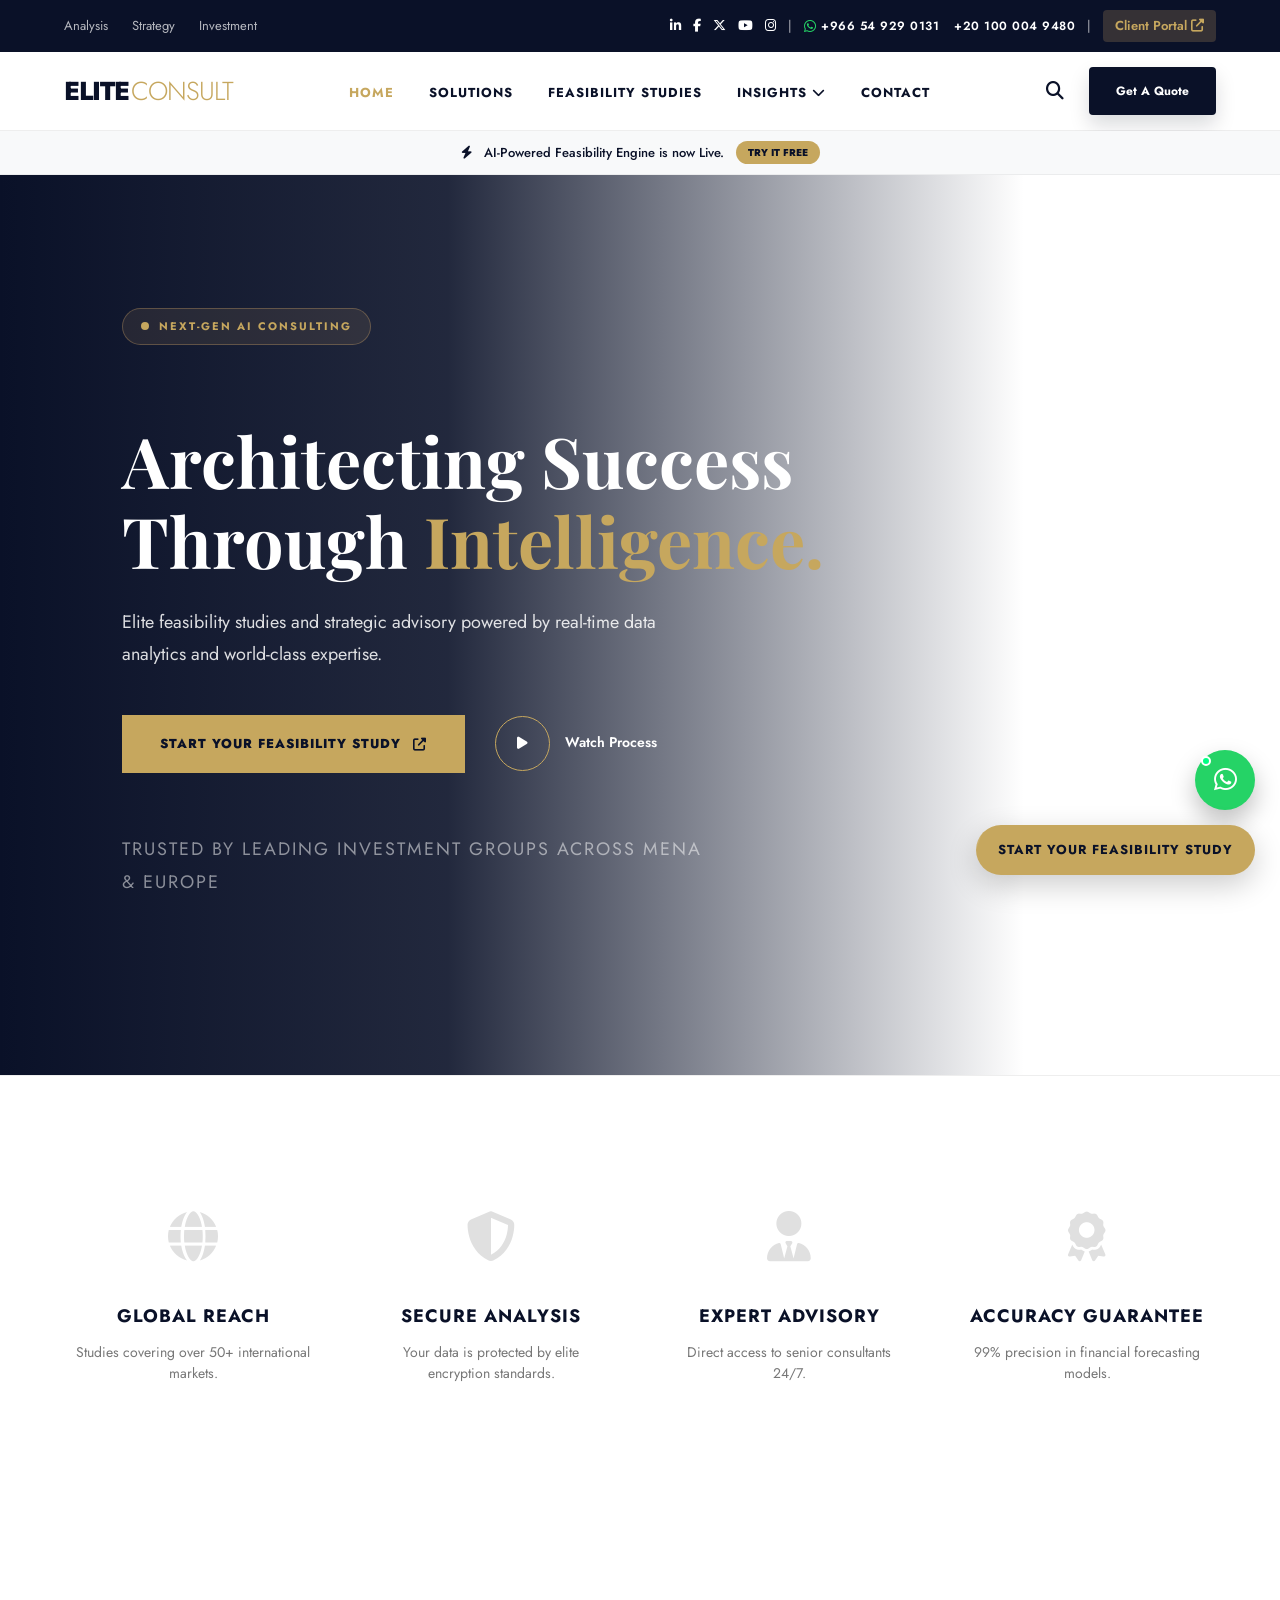
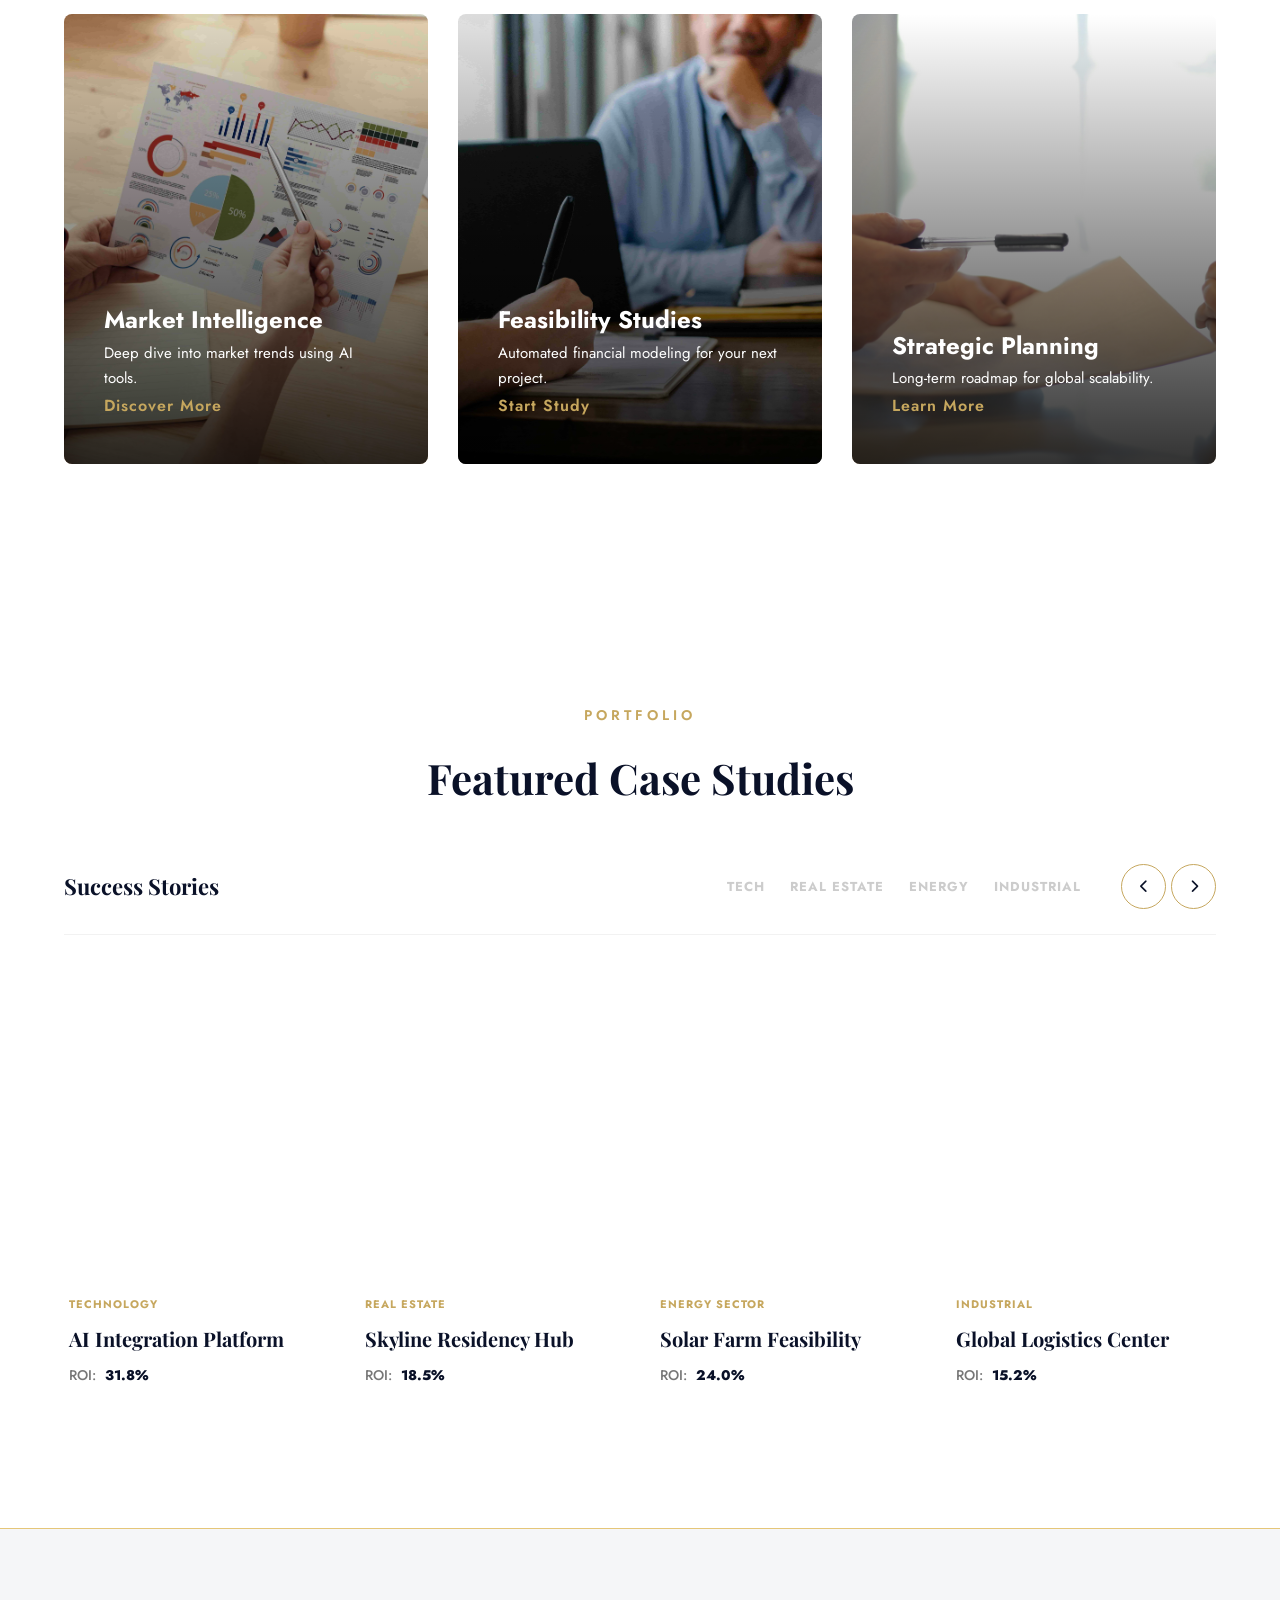
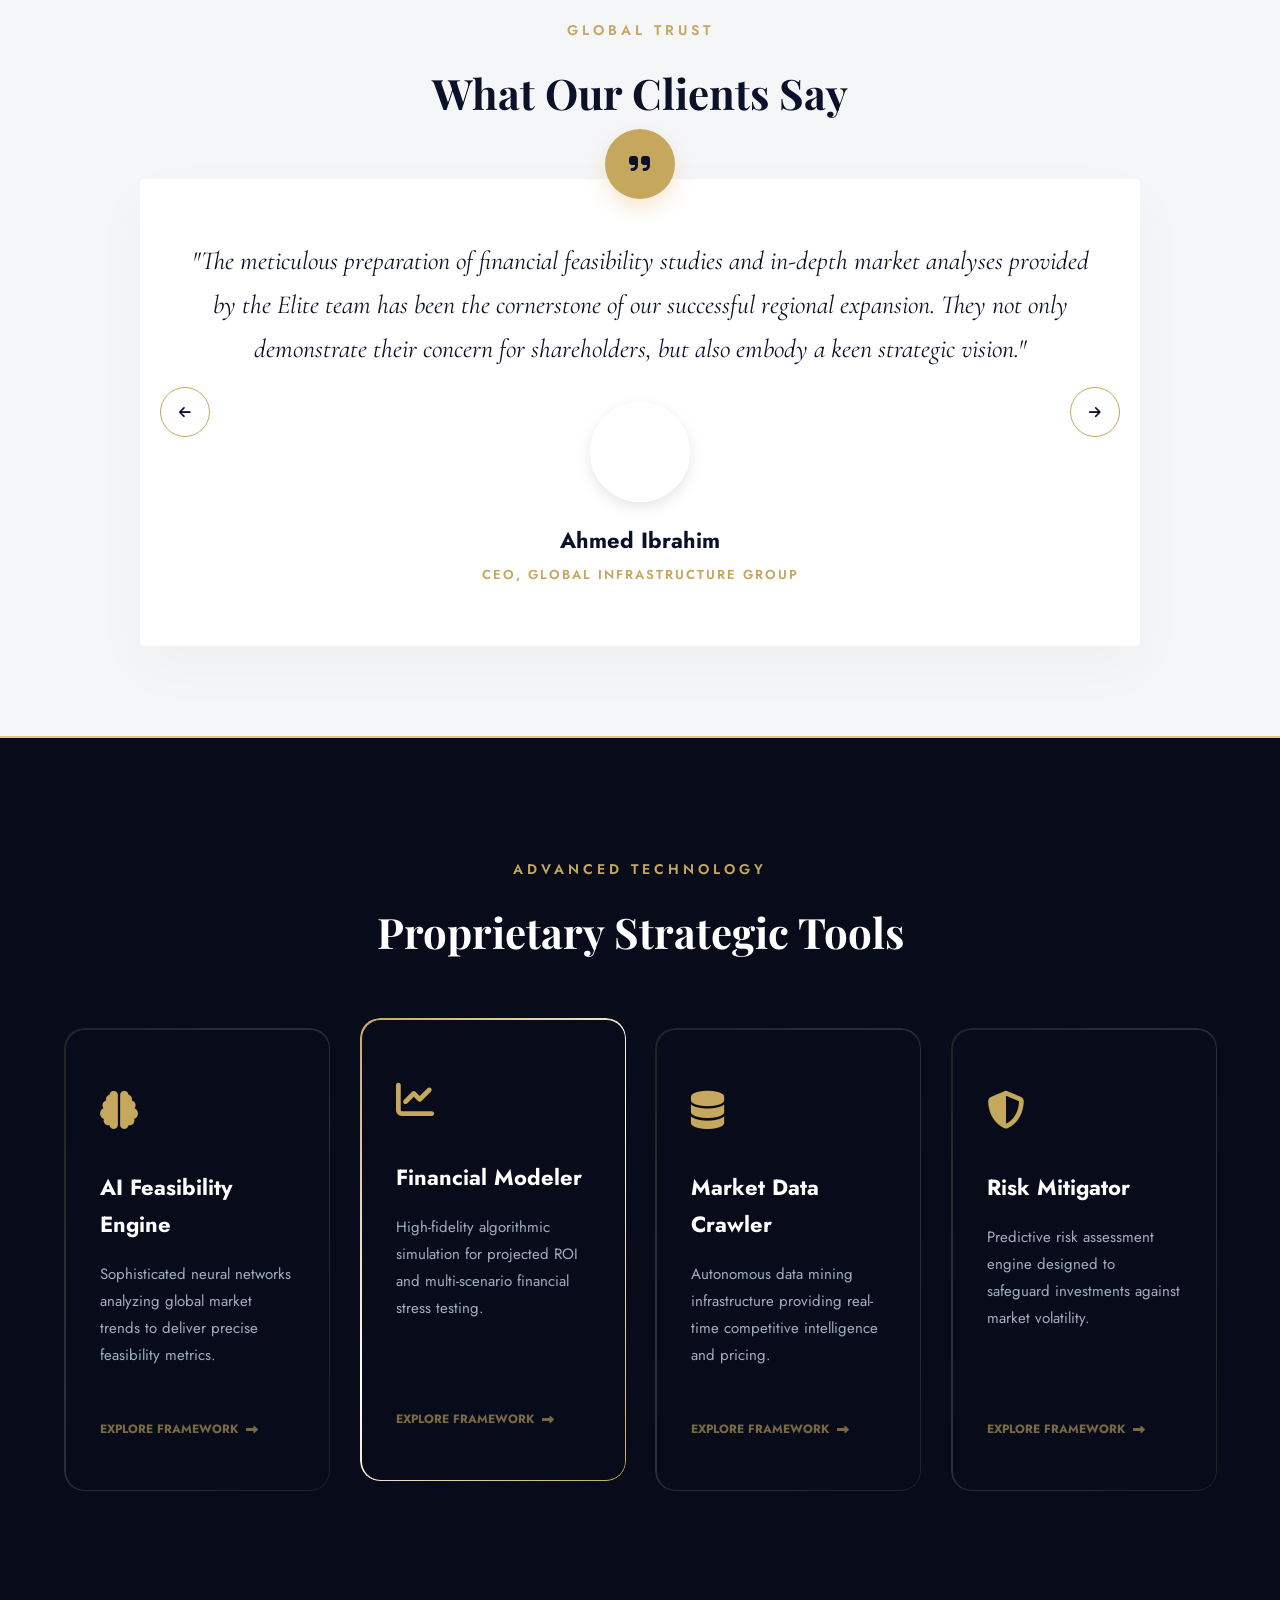
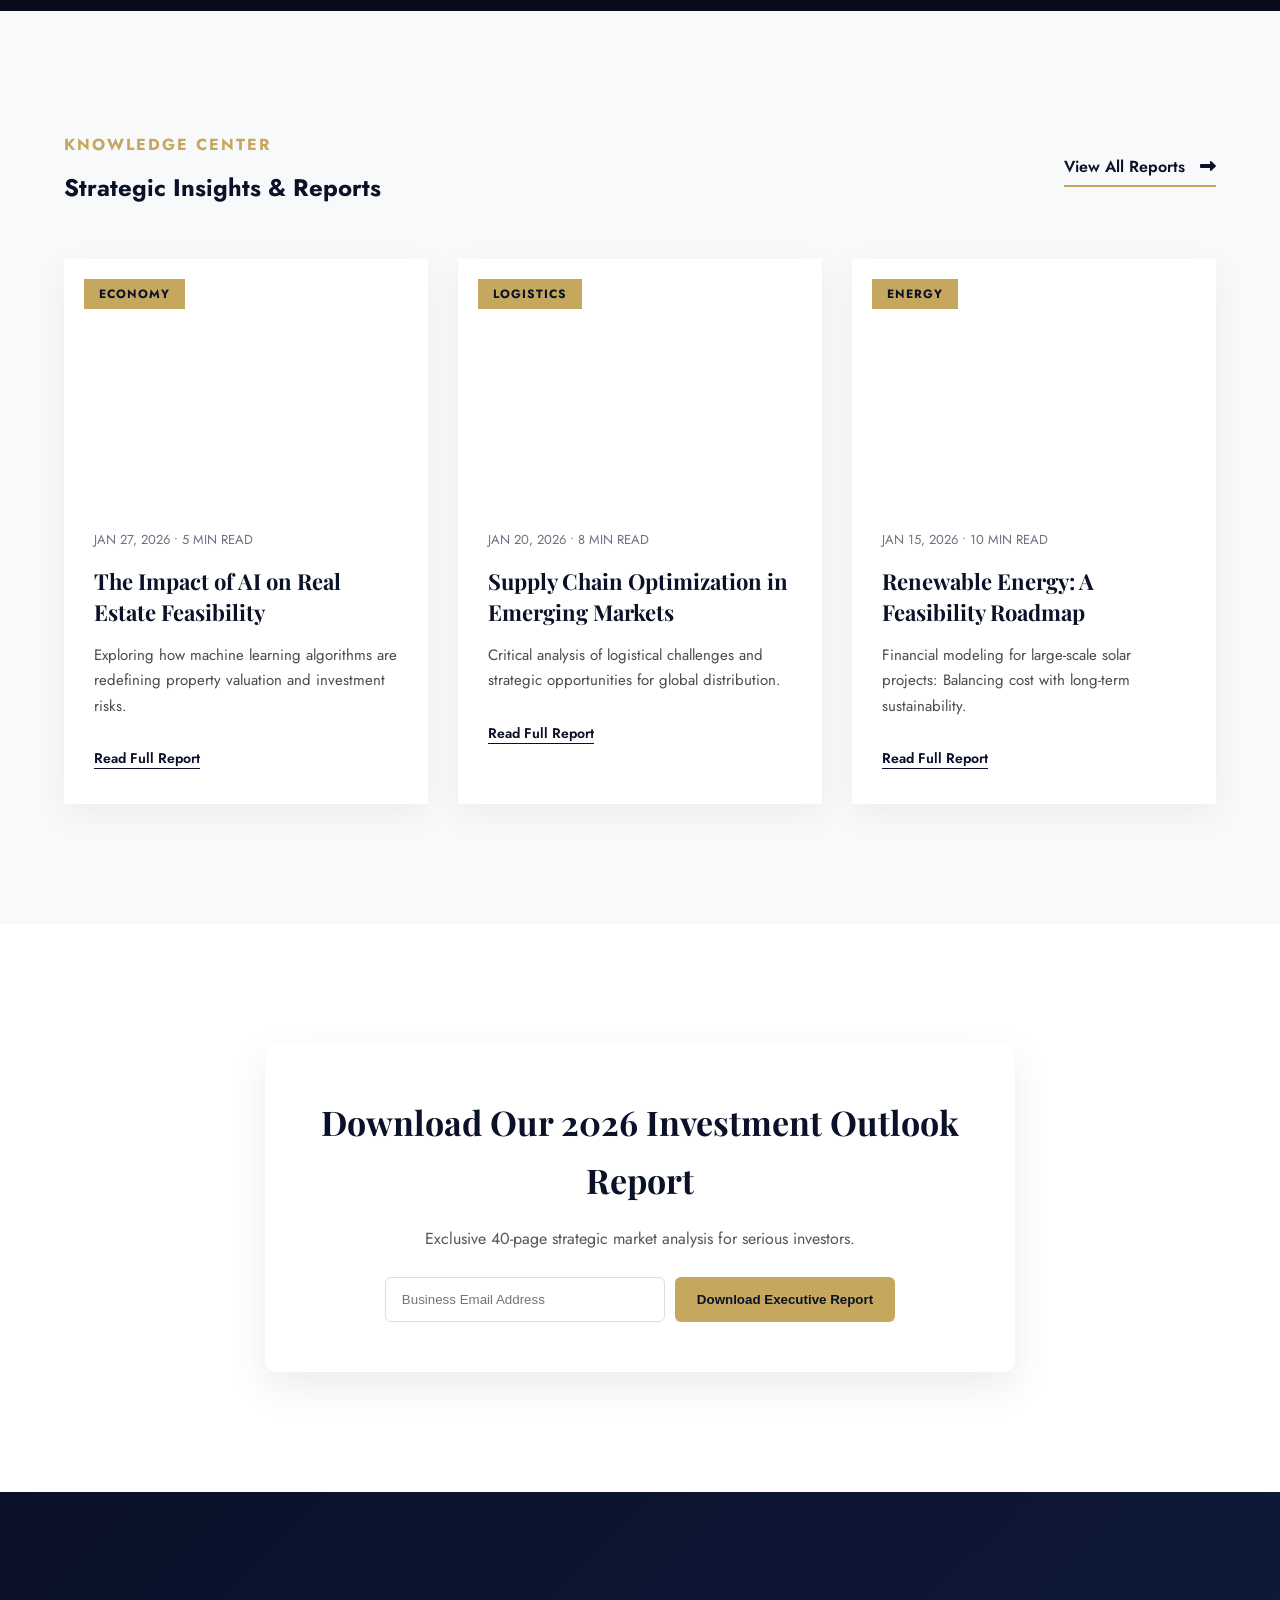
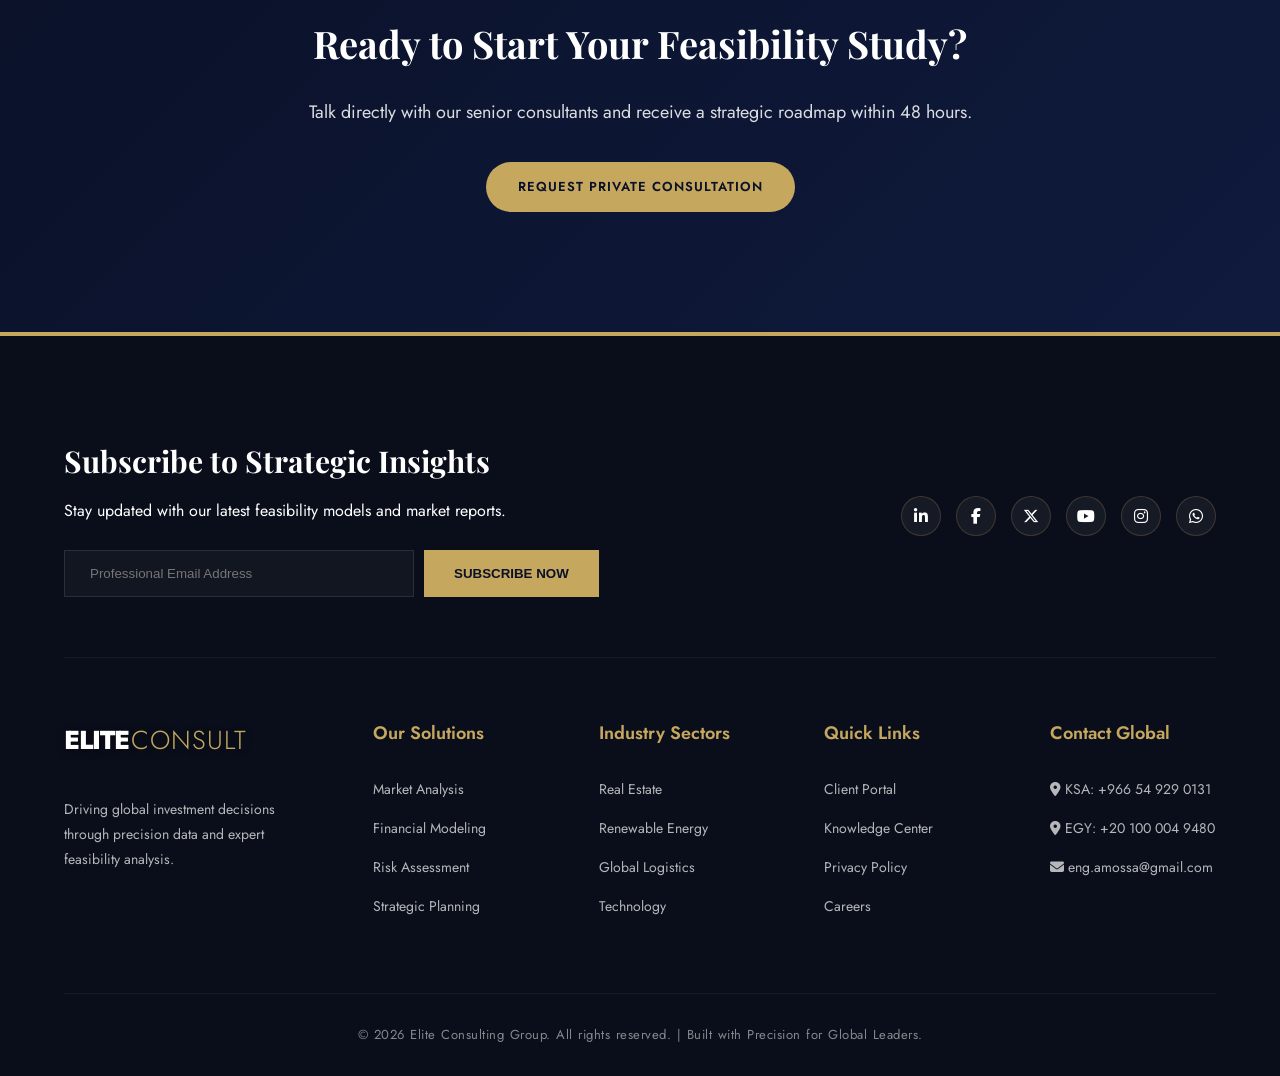
==== index.html @ f47760cb "First Ubload" ====
<!DOCTYPE html>
<html lang="en" dir="ltr">
    <head>
        <meta charset="UTF-8">
        <meta name="viewport" content="width=device-width, initial-scale=1.0">
        <link rel="preconnect" href="https://fonts.googleapis.com">
        <link rel="preconnect" href="https://fonts.gstatic.com" crossorigin>
        <link rel="preload" as="style" href="https://fonts.googleapis.com/css2?family=Jost:wght@300;400;600;700&display=swap">
        <link href="https://fonts.googleapis.com/css2?family=Jost:wght@300;400;600;700&family=Playfair+Display:wght@700&display=swap" rel="stylesheet">
        <link href="https://fonts.googleapis.com/css2?family=Cormorant+Garamond:wght@400;500;600&display=swap" rel="stylesheet">
       
        <title>AI Feasibility Studies & Strategic Advisory in MENA and Europe | Elite Consulting Group</title>
        <link rel="stylesheet" href="https://cdnjs.cloudflare.com/ajax/libs/font-awesome/6.5.1/css/all.min.css">
 
        <link rel="preload" 
            as="image" 
            href="images/hero-section.webp" 
            type="image/webp"
            fetchpriority="high"
        >

        <link rel="stylesheet" href="css/style.css">
    </head>
    <body>

        <header class="site-header">
            <div class="top-bar">
                <div class="container flex-between">
                    <div class="top-links">
                        <a href="#">Analysis</a> <a href="#">Strategy</a> <a href="#">Investment</a>
                    </div>
                    <div class="top-social">
                        <a href="#" title="LinkedIn"><i class="fab fa-linkedin-in"></i></a>
                        <a href="#" title="Facebook"><i class="fab fa-facebook-f"></i></a>
                        <a href="#" title="X (Twitter)"><i class="fa-brands fa-x-twitter"></i></a>
                        <a href="#" title="YouTube"><i class="fab fa-youtube"></i></a>
                        <a href="#" title="Instagram"><i class="fab fa-instagram"></i></a>
                        
                        <span class="divider">|</span>

                        <div class="contact-numbers">
                            <a href="tel:+966549290131" class="phone-link">
                                <i class="fab fa-whatsapp"></i> +966 54 929 0131
                            </a>
                            <a href="tel:+201000049480" class="phone-link">
                                +20 100 004 9480
                            </a>
                        </div>

                        <span class="divider">|</span>
                        <a href="#" class="portal-link">Client Portal <i class="fa fa-external-link-alt"></i></a>
                    </div>
                </div>
            </div>

            <nav class="main-nav">
                <div class="container flex-between">
                    <div class="logo">
                        ELITE<span>CONSULT</span>
                    </div>
                    <ul class="nav-list">
                            <li><a href="#" class="active">Home</a></li>
                            <li><a href="#">Solutions</a></li>
                            <li><a href="#">Feasibility Studies</a></li>
                            <li class="has-mega">
                                <a href="#" aria-haspopup="true" aria-expanded="false">
                                    Insights <i class="fa fa-chevron-down"></i>
                                </a>
                                <div class="mega-dropdown">
                                    <div class="mega-col">
                                        <h3>Digital Tools</h3>
                                        <a href="#">AI Feasibility Tool</a>
                                        <a href="#">Risk Assessment</a>
                                        <a href="#">Market Analysis</a>
                                    </div>
                                    <div class="mega-col">
                                        <h3>Resources</h3>
                                        <a href="#">Annual Reports</a>
                                        <a href="#">Case Studies</a>
                                    </div>
                                </div>
                            </li>
                            <li><a href="#">Contact</a></li>
                    </ul>
                    <div class="nav-actions">
                            <button class="search-btn" aria-label="Search">
                                <i class="fa fa-search"></i>
                            </button>
                            <a href="#" class="btn-quote">Get A Quote</a>
                    </div>
                </div>
            </nav>

            <div class="ticker-bar">
                <p><i class="fa fa-bolt"></i> AI-Powered Feasibility Engine is now Live. <span>Try it Free</span></p>
            </div>
        </header>
        
        <main>
            <section class="hero-section">
                <picture class="hero-bg-picture">
                    <source 
                        srcset="
                        images/hero-section-768w.webp 768w,
                        images/hero-section-1280w.webp 1280w,
                        images/hero-section.webp 1920w"
                        sizes="100vw"
                        type="image/webp">

                    <source 
                        srcset="
                        images/hero-768.jpg 768w,
                        images/hero-1280.jpg 1280w,
                        images/hero-1920.jpg 1920w"
                        sizes="100vw"
                        type="image/jpeg">

                    <img src="images/hero-section.webp"
                        alt="AI executive analyzing data in futuristic environment"
                        fetchpriority="high"
                        decoding="async"
                        loading="lazy">
                </picture>
                <div class="hero-overlay">
                    <div class="container">
                        <div class="hero-content">
                            <div class="hero-badge">
                                <span class="pulse"></span>
                                Next-Gen AI Consulting
                            </div>
                            
                            <h1>Architecting Success Through <span class="highlight">Intelligence.</span></h1>
                            
                            <p>Elite feasibility studies and strategic advisory powered by real-time data analytics and world-class expertise.</p>
                            
                            <div class="hero-btns">
                                <a href="contact.html" class="btn-main">Start Your Feasibility Study <i class="fas fa-external-link-alt"></i></a>
                                <a href="#" class="btn-secondary">
                                    <span class="play-icon"><i class="fa fa-play"></i></span>
                                    Watch Process
                                </a>
                            </div>

                            <div class="hero-trust">
                                <p>Trusted by Leading Investment Groups Across MENA & Europe</p>
                            </div>
                        </div>
                    </div>
                </div>
            </section>

            <section class="global-features section-padding">
                <div class="container">
                    <div class="features-wrapper">
                        <div class="f-item">
                            <div class="icon-stack">
                                <i class="fas fa-globe"></i>
                                <i class="fas fa-globe-americas f-top"></i>
                            </div>
                            <h4>Global Reach</h4>
                            <p>Studies covering over 50+ international markets.</p>
                        </div>

                        <div class="f-item">
                            <div class="icon-stack">
                                <i class="fas fa-shield-alt"></i>
                                <i class="fas fa-lock f-top"></i>
                            </div>
                            <h4>Secure Analysis</h4>
                            <p>Your data is protected by elite encryption standards.</p>
                        </div>

                        <div class="f-item">
                            <div class="icon-stack">
                                <i class="fas fa-user-tie"></i>
                                <i class="fas fa-headset f-top"></i>
                            </div>
                            <h4>Expert Advisory</h4>
                            <p>Direct access to senior consultants 24/7.</p>
                        </div>

                        <div class="f-item">
                            <div class="icon-stack">
                                <i class="fas fa-award"></i>
                                <i class="fas fa-check-circle f-top"></i>
                            </div>
                            <h4>Accuracy Guarantee</h4>
                            <p>99% precision in financial forecasting models.</p>
                        </div>
                    </div>
                </div>
            </section>

            <section class="services-overview container section-padding">
                <div class="glass-grid">
                    <div class="service-card">
                        <div class="card-bg" style="background-image: url('images/Market-Intelligence.jpg');"></div>
                        <div class="card-content">
                            <h2>Market Intelligence</h2>
                            <p>Deep dive into market trends using AI tools.</p>
                            <a href="#" class="arrow-link">Discover More</a>
                        </div>
                    </div>
                    <div class="service-card active">
                        <div class="card-bg" style="background-image: url('images/Feasibility-Studies.jpg');"></div>
                        <div class="card-content">
                            <h2>Feasibility Studies</h2>
                            <p>Automated financial modeling for your next project.</p>
                            <a href="#" class="arrow-link">Start Study</a>
                        </div>
                    </div>
                    <div class="service-card">
                        <div class="card-bg" style="background-image: url('images/Strategic-Planning.webp');"></div>
                        <div class="card-content">
                            <h2>Strategic Planning</h2>
                            <p>Long-term roadmap for global scalability.</p>
                            <a href="#" class="arrow-link">Learn More</a>
                        </div>
                    </div>
                </div>
            </section>

            <section class="projects-section section-padding">
                <div class="container">
                    <div class="section-head-center">
                        <span class="sub-title">Portfolio</span>
                        <h2>Featured Case Studies</h2>
                    </div>

                    <div class="projects-nav-bar">
                        <div class="nav-left">
                            <span class="nav-label">Success Stories</span>
                        </div>
                        <div class="nav-right">
                            <div class="categories-list">
                                <span class="cat-item" data-category="tech">Tech</span>
                                <span class="cat-item" data-category="real">Real Estate</span>
                                <span class="cat-item" data-category="energy">Energy</span>
                                <span class="cat-item" data-category="indus">Industrial</span>
                            </div>
                            <div class="slider-arrows">
                                <button class="prev-slide" aria-label="Previous"><i class="fas fa-chevron-left"></i></button>
                                <button class="next-slide" aria-label="Next"><i class="fas fa-chevron-right"></i></button>
                            </div>
                        </div>
                    </div>
                    
                    <div class="projects-slider">
                        <div class="project-card" data-target="tech">
                            <div class="image-flip-box">
                                <div class="flip-inner">
                                    <div class="flip-front">
                                        <img src="images/Technology-Project.jpg" 
                                            alt="Technology Project"
                                            loading="lazy"
                                            decoding="async">
                                    </div>
                                    <div class="flip-back">
                                        <div class="back-content">
                                            <h4>Technical Review</h4>
                                            <p>Deep dive into AI infrastructure and cloud scalability solutions.</p>
                                            <div class="back-tools">
                                                <div class="tool-wrapper">
                                                    <span class="tooltip">Download Case Study</span>
                                                    <a href="#"><i class="fa fa-file-pdf"></i></a>
                                                </div>
                                                <div class="tool-wrapper">
                                                    <span class="tooltip">Share Project</span>
                                                    <a href="#"><i class="fa fa-share-alt"></i></a>
                                                </div>
                                            </div>
                                        </div>
                                    </div>
                                </div>
                            </div>
                            <div class="static-data">
                                <p class="sector">Technology</p>
                                <h3>AI Integration Platform</h3>
                                <div class="stats">ROI: <span>31.8%</span></div>
                            </div>
                        </div>

                        <div class="project-card" data-target="real">
                            <div class="image-flip-box">
                                <div class="flip-inner">
                                    <div class="flip-front">
                                        <img src="images/Real-Estate-Project.jpg" 
                                        alt="Real Estate Project"
                                        loading="lazy"
                                        decoding="async">
                                    </div>
                                    <div class="flip-back">
                                        <div class="back-content">
                                            <h4>Property Analysis</h4>
                                            <p>Financial modeling for luxury residential towers and urban hubs.</p>
                                            <div class="back-tools">
                                                <div class="tool-wrapper">
                                                    <span class="tooltip">Download Case Study</span>
                                                    <a href="#"><i class="fa fa-file-pdf"></i></a>
                                                </div>
                                                <div class="tool-wrapper">
                                                    <span class="tooltip">Share Project</span>
                                                    <a href="#"><i class="fa fa-share-alt"></i></a>
                                                </div>
                                            </div>
                                        </div>
                                    </div>
                                </div>
                            </div>
                            <div class="static-data">
                                <p class="sector">Real Estate</p>
                                <h3>Skyline Residency Hub</h3>
                                <div class="stats">ROI: <span>18.5%</span></div>
                            </div>
                        </div>

                        <div class="project-card" data-target="energy">
                            <div class="image-flip-box">
                                <div class="flip-inner">
                                    <div class="flip-front">
                                        <img src="images/Energy-Project.jpg" 
                                        alt="Energy Project"
                                        loading="lazy"
                                        decoding="async">
                                    </div>
                                    <div class="flip-back">
                                        <div class="back-content">
                                            <h4>Energy Audit</h4>
                                            <p>Sustainability modeling and long-term grid impact assessment.</p>
                                            <div class="back-tools">
                                                <div class="tool-wrapper">
                                                    <span class="tooltip">Download Case Study</span>
                                                    <a href="#"><i class="fa fa-file-pdf"></i></a>
                                                </div>
                                                <div class="tool-wrapper">
                                                    <span class="tooltip">Share Project</span>
                                                    <a href="#"><i class="fa fa-share-alt"></i></a>
                                                </div>
                                            </div>
                                        </div>
                                    </div>
                                </div>
                            </div>
                            <div class="static-data">
                                <p class="sector">Energy Sector</p>
                                <h3>Solar Farm Feasibility</h3>
                                <div class="stats">ROI: <span>24.0%</span></div>
                            </div>
                        </div>

                        <div class="project-card" data-target="indus">
                            <div class="image-flip-box">
                                <div class="flip-inner">
                                    <div class="flip-front">
                                        <img src="images/Industrial-Project.jpg" 
                                        alt="Industrial Project"
                                        loading="lazy"
                                        decoding="async">
                                    </div>
                                    <div class="flip-back">
                                        <div class="back-content">
                                            <h4>Logistics Plan</h4>
                                            <p>Automation optimization and global supply chain management.</p>
                                            <div class="back-tools">
                                                <div class="tool-wrapper">
                                                    <span class="tooltip">Download Case Study</span>
                                                    <a href="#"><i class="fa fa-file-pdf"></i></a>
                                                </div>
                                                <div class="tool-wrapper">
                                                    <span class="tooltip">Share Project</span>
                                                    <a href="#"><i class="fa fa-share-alt"></i></a>
                                                </div>
                                            </div>
                                        </div>
                                    </div>
                                </div>
                            </div>
                            <div class="static-data">
                                <p class="sector">Industrial</p>
                                <h3>Global Logistics Center</h3>
                                <div class="stats">ROI: <span>15.2%</span></div>
                            </div>
                        </div>
                    </div>
                </div>
            </section>

            <section class="testimonial-section section-padding">
                <div class="container">
                    <div class="section-head-center">
                        <span class="sub-title">Global Trust</span>
                        <h2>What Our Clients Say</h2>
                    </div>

                    <div class="testimonial-wrapper">
                        <div class="quote-icon"><i class="fas fa-quote-right"></i></div>
                        
                        <div class="testimonial-content">
                            <blockquote class="testimonial-text">
                                "The meticulous preparation of financial feasibility studies and in-depth market analyses provided by the Elite team has been the cornerstone of our successful regional expansion. They not only demonstrate their concern for shareholders, but also embody a keen strategic vision."
                            </blockquote>
                            
                            <div class="client-profile">
                                <div class="client-img">
                                    <img src="images/Executive-CEO.webp" 
                                    alt="Executive CEO"
                                    loading="lazy"
                                    decoding="async">
                                </div>
                                <div class="client-info">
                                    <h4>Ahmed Ibrahim</h4>
                                    <p>CEO, Global Infrastructure Group</p>
                                </div>
                            </div>
                        </div>

                        <div class="testimonial-controls">
                            <button class="control-btn prev"><i class="fas fa-arrow-left"></i></button>
                            <button class="control-btn next"><i class="fas fa-arrow-right"></i></button>
                        </div>
                    </div>
                </div>
            </section>

            <section class="tools-section section-padding">
                <div class="container">
                    <div class="section-head-center">
                        <span class="sub-title">Advanced Technology</span>
                        <h2 class="section-main-title">Proprietary Strategic Tools</h2>
                    </div>

                    <div class="tools-grid-final">
                        <div class="pro-tool-card">
                            <div class="pro-tool-inner">
                                <div class="pro-icon-box">
                                    <i class="fas fa-brain"></i>
                                </div>
                                <h3>AI Feasibility Engine</h3>
                                <p>Sophisticated neural networks analyzing global market trends to deliver precise feasibility metrics.</p>
                                <div class="pro-footer">
                                    <a href="#">Explore Framework <i class="fas fa-long-arrow-alt-right"></i></a>
                                </div>
                            </div>
                        </div>

                        <div class="pro-tool-card active">
                            <div class="pro-tool-inner">
                                <div class="pro-icon-box">
                                    <i class="fas fa-chart-line"></i>
                                </div>
                                <h3>Financial Modeler</h3>
                                <p>High-fidelity algorithmic simulation for projected ROI and multi-scenario financial stress testing.</p>
                                <div class="pro-footer">
                                    <a href="#">Explore Framework <i class="fas fa-long-arrow-alt-right"></i></a>
                                </div>
                            </div>
                        </div>

                        <div class="pro-tool-card">
                            <div class="pro-tool-inner">
                                <div class="pro-icon-box">
                                    <i class="fas fa-database"></i>
                                </div>
                                <h3>Market Data Crawler</h3>
                                <p>Autonomous data mining infrastructure providing real-time competitive intelligence and pricing.</p>
                                <div class="pro-footer">
                                    <a href="#">Explore Framework <i class="fas fa-long-arrow-alt-right"></i></a>
                                </div>
                            </div>
                        </div>

                        <div class="pro-tool-card">
                            <div class="pro-tool-inner">
                                <div class="pro-icon-box">
                                    <i class="fas fa-shield-alt"></i>
                                </div>
                                <h3>Risk Mitigator</h3>
                                <p>Predictive risk assessment engine designed to safeguard investments against market volatility.</p>
                                <div class="pro-footer">
                                    <a href="#">Explore Framework <i class="fas fa-long-arrow-alt-right"></i></a>
                                </div>
                            </div>
                        </div>
                    </div>
                </div>
            </section>

            <section class="insights-section section-padding bg-light">
                <div class="container">
                    <div class="section-head flex-between">
                        <div class="title-area">
                            <span class="sub-title">Knowledge Center</span>
                            <h2>Strategic Insights & Reports</h2>
                        </div>
                        <a href="#" class="btn-text">View All Reports <i class="fas fa-long-arrow-alt-right"></i></a>
                    </div>

                    <div class="insights-grid">
                        <article class="insight-card">
                            <div class="insight-img">
                                <img src="images/Market-Report.jpg" 
                                alt="Market Report"
                                loading="lazy"
                                decoding="async">
                                <span class="category">Economy</span>
                            </div>
                            <div class="insight-body">
                                <div class="meta">Jan 27, 2026 • 5 Min Read</div>
                                <h3>The Impact of AI on Real Estate Feasibility</h3>
                                <p>Exploring how machine learning algorithms are redefining property valuation and investment risks.</p>
                                <a href="#" class="read-more">Read Full Report</a>
                            </div>
                        </article>

                        <article class="insight-card">
                            <div class="insight-img">
                                <img src="images/Global-Trade.jpg" 
                                alt="Global Trade"
                                loading="lazy"
                                decoding="async">
                                <span class="category">Logistics</span>
                            </div>
                            <div class="insight-body">
                                <div class="meta">Jan 20, 2026 • 8 Min Read</div>
                                <h3>Supply Chain Optimization in Emerging Markets</h3>
                                <p>Critical analysis of logistical challenges and strategic opportunities for global distribution.</p>
                                <a href="#" class="read-more">Read Full Report</a>
                            </div>
                        </article>

                        <article class="insight-card">
                            <div class="insight-img">
                                <img src="images/Energy-Sector.jpg" 
                                alt="Energy Sector"
                                loading="lazy"
                                decoding="async">
                                <span class="category">Energy</span>
                            </div>
                            <div class="insight-body">
                                <div class="meta">Jan 15, 2026 • 10 Min Read</div>
                                <h3>Renewable Energy: A Feasibility Roadmap</h3>
                                <p>Financial modeling for large-scale solar projects: Balancing cost with long-term sustainability.</p>
                                <a href="#" class="read-more">Read Full Report</a>
                            </div>
                        </article>
                    </div>
                </div>
            </section>

            <section class="lead-magnet section-padding bg-light">
                <div class="container">
                    <div class="lead-box">
                        <h2>Download Our 2026 Investment Outlook Report</h2>
                        <p>Exclusive 40-page strategic market analysis for serious investors.</p>
                        <form class="lead-form" autocomplete="on">
                            <input  type="email"
                                    placeholder="Business Email Address"
                                    required
                                    aria-label="Business Email Address"
                                    autocomplete="email">
                            <button type="submit">Download Executive Report</button>
                        </form>
                    </div>
                </div>
            </section>

            <section id="contact" class="contact-cta section-padding">
            <div class="container">
                <div class="cta-box">
                    <h2>Ready to Start Your Feasibility Study?</h2>
                    <p>Talk directly with our senior consultants and receive a strategic roadmap within 48 hours.</p>
                    <a href="mailto:eng.amossa@gmail.com" class="btn-main">
                        Request Private Consultation
                    </a>
                </div>
            </div>
            </section>
        </main>

        <footer class="main-footer">
            <div class="container">
                <div class="footer-top-row">
                    <div class="footer-subscribe">
                        <h2>Subscribe to Strategic Insights</h2>
                        <p>Stay updated with our latest feasibility models and market reports.</p>
                        <form class="newsletter-form" action="#" method="POST">
                            <input  type="email" 
                                    placeholder="Professional Email Address"
                                    required
                                    aria-label="Professional Email Address">
                            <button class="btn-subscribe">Subscribe Now</button>
                        </form>
                    </div>
                    <div class="footer-social-box">
                        <a href="#" class="social-icon"><i class="fab fa-linkedin-in"></i></a>
                        <a href="#" class="social-icon"><i class="fab fa-facebook-f"></i></a>
                        <a href="#" class="social-icon"><i class="fa-brands fa-x-twitter"></i></a>
                        <a href="#" class="social-icon"><i class="fab fa-youtube"></i></a>
                        <a href="#" class="social-icon"><i class="fab fa-instagram"></i></a>
                        <a href="#" class="social-icon whatsapp-footer"><i class="fab fa-whatsapp"></i></a>
                    </div>
                </div>

                <div class="footer-links-grid">
                    <div class="footer-brand">
                        <div class="logo">ELITE<span>CONSULT</span></div>
                        <p>Driving global investment decisions through precision data and expert feasibility analysis.</p>
                    </div>
                    
                    <div class="link-col">
                        <h3>Our Solutions</h3>
                        <a href="#">Market Analysis</a>
                        <a href="#">Financial Modeling</a>
                        <a href="#">Risk Assessment</a>
                        <a href="#">Strategic Planning</a>
                    </div>

                    <div class="link-col">
                        <h3>Industry Sectors</h3>
                        <a href="#">Real Estate</a>
                        <a href="#">Renewable Energy</a>
                        <a href="#">Global Logistics</a>
                        <a href="#">Technology</a>
                    </div>

                    <div class="link-col">
                        <h3>Quick Links</h3>
                        <a href="#">Client Portal</a>
                        <a href="#">Knowledge Center</a>
                        <a href="#">Privacy Policy</a>
                        <a href="#">Careers</a>
                    </div>

                    <div class="link-col">
                        <h3>Contact Global</h3>
                        <a href="tel:+966549290131" class="footer-contact-item">
                            <i class="fas fa-map-marker-alt"></i> KSA: +966 54 929 0131
                        </a>
                        <a href="tel:+201000049480" class="footer-contact-item">
                            <i class="fas fa-map-marker-alt"></i> EGY: +20 100 004 9480
                        </a>
                        <a href="mailto:eng.amossa@gmail.com" class="footer-contact-item">
                            <i class="fas fa-envelope"></i> eng.amossa@gmail.com
                        </a>
                    </div>
                </div>

                <div class="footer-bottom-bar">
                    <p>&copy; 2026 Elite Consulting Group. All rights reserved. | Built with Precision for Global Leaders.</p>
                </div>
            </div>
        </footer>

        <div class="floating-buttons">
            <a href="https://wa.me/966549290131?text=Hello%20Elite%20Consulting,%20I%20am%20interested%20in%20a%20feasibility%20study." 
            class="floating-whatsapp"
            target="_blank" 
            rel="noopener" 
            aria-label="Chat on WhatsApp"
            loading="lazy">

                <span class="wa-online"></span>
                <i class="fab fa-whatsapp"></i>

                <div class="wa-chat-bubble">
                    <strong>Hello 👋</strong><br>
                    Need help with your feasibility study?
                </div>
            </a>

            <a href="#contact" class="float-study">
                Start Your Feasibility Study
            </a>
        </div>
    </body>
</html>
---- css/style.css ----
/* GLOBAL SETTINGS */
:root {
    --primary: #0A1128;      /* Deep Navy (Luxury) */
    --accent: #C6A75E;       /* Unified Gold */
    --accent-light: #E5C678; /* Gradient Highlight */
    --text: #4A4A4A;
    --light: #F8F9FA;
    --white: #ffffff;
    --transition: all 0.4s cubic-bezier(0.165, 0.84, 0.44, 1);
}

* { 
    margin:0; 
    padding:0; 
    box-sizing:border-box; 
}
body { 
    background-color: #ffffff;
    font-family: 'Jost', 
    sans-serif; color: var(--primary); 
    line-height: 1.7; 
    overflow-x: hidden;
    -webkit-font-smoothing: antialiased;
    -moz-osx-font-smoothing: grayscale;
}
html {
    scroll-behavior: smooth;
}
.container { 
    width: 90%; 
    max-width: 1400px; 
    margin: 0 auto; 
}
.flex-between { 
    display: flex; 
    justify-content: space-between; 
    align-items: center; 
}
.section-padding { 
    padding: 120px 0; 
}
a { 
    text-decoration: none; 
    color: inherit; 
    transition: var(--transition); 
}
img {
    max-width: 100%;
    height: auto;
    display: block;
}
::selection {
    background: var(--accent);
    color: var(--primary);
}

/* --- ELITE CONSULTING HEADER ENGINEERING --- */

.site-header {
    width: 100%;
    z-index: 1000;
    position: relative;
    background: #fff;
}

/* 1. Top Bar - Corporate Language */
.top-bar {
    background: var(--primary);
    padding: 10px 0;
    font-size: 13px;
    color: rgba(255,255,255,0.7);
}

.top-links a {
    margin-right: 20px;
    color: inherit;
    transition: var(--transition);
}

.top-links a:hover { 
    color: var(--accent); 
}

.top-social { 
    display: flex; 
    align-items: center; 
    gap: 12px; 
}
.top-social a { 
    color: #fff; 
    transition: var(--transition); 
}
.top-social a:hover { 
    color: var(--accent); 
    transform: translateY(-2px); 
}

/* The WhatsApp icon is distinguished by its famous color, 
exclusive to Hover, to maintain the elegance of navy blue */
.top-social a:hover .fa-whatsapp {
    color: #25D366;
}
.top-social a:hover .fa-youtube {
    color: #FF0000;
}
.top-social a:hover .fa-facebook-f {
    color: #1877F2;
}
.top-social a:hover .fa-instagram {
    color: #E4405F;
}
.contact-numbers {
    display: flex;
    gap: 15px;
    font-weight: 600;
    letter-spacing: 0.5px;
}
.phone-link {
    color: #fff !important;
    font-size: 12px;
    transition: var(--transition);
    display: flex;
    align-items: center;
    gap: 5px;
}
.phone-link:hover {
    color: var(--accent) !important;
}
.phone-link i {
    color: #25D366;
    font-size: 14px;
}

/* Hide unnecessary links in the top bar */
@media (max-width: 991px) {
    .top-bar .portal-link {
        display: none !important;
    }
    /* Make the top bar centered on the mobile */
    .top-bar .container {
        justify-content: center;
    }
}

/* Hide numbers on very small screens to maintain a clean design */
@media (max-width: 768px) {
    .top-bar .divider {
        display: none !important;
    }
} 
@media (max-width: 768px) {
    .contact-numbers { 
        display: none; 
    }
}

.portal-link { 
    background: rgba(225, 177, 106, 0.2); 
    padding: 5px 12px; 
    border-radius: 4px; 
    color: var(--accent) !important;
    font-weight: 600;
}

/* 2. Main Nav - Professional Navigation */
.main-nav {
    padding: 15px 0;
    border-bottom: 1px solid #eee;
    background: #fff;
}

.logo {
    font-family: 'Jost', sans-serif;
    font-size: 26px;
    font-weight: 800;
    letter-spacing: -1px;
    color: var(--primary);
    position: relative;
    cursor: pointer;
    display: inline-block;
}

.logo span {
    color: var(--accent);
    font-weight: 300;
    margin-left: 2px;
}

.logo::after {
    content: '';
    position: absolute;
    bottom: -2px;
    left: 0;
    width: 0;
    height: 2px;
    background: var(--accent);
    transition: var(--transition);
}

.logo:hover::after { 
    width: 100%; 
}

.nav-list { 
    display: flex; 
    gap: 35px; 
    list-style: none; 
    align-items: center; 
}
.nav-list a { 
    font-weight: 700; 
    color: var(--primary); 
    text-transform: uppercase; 
    font-size: 13px;
    letter-spacing: 1px;
    transition: var(--transition);
}

.nav-list a:hover, .nav-list a.active {
    color: var(--accent); 
}

/* 3. Mega Dropdown - Luxury Implementation */
.has-mega { 
    position: static; 
}

.mega-dropdown {
    position: absolute;
    top: 100%;
    left: 0;
    width: 100%;
    box-shadow: 0 30px 60px rgba(0,0,0,0.1);
    display: grid;
    grid-template-columns: repeat(3, 1fr);
    gap: 40px;
    opacity: 0;
    visibility: hidden;
    transform: translateY(15px);
    z-index: 999;
    border-top: 3px solid var(--accent);
    padding: 50px 10% !important;
    background: linear-gradient(to bottom, #ffffff, #fcfaf7);
    transition: opacity 0.4s ease, visibility 0.4s ease, transform 0.6s ease;
}

.has-mega:hover .mega-dropdown {
    opacity: 1;
    visibility: visible;
    transform: translateY(0);
}

.mega-col h3 {
    color: var(--primary);
    border-bottom: 1px solid #eee;
    padding-bottom: 15px;
    font-family: 'Playfair Display', serif;
    font-size: 20px;
    margin-bottom: 25px;
    font-weight: 700;
}

.mega-col a {
    display: block;
    padding: 10px 0 10px 25px !important;
    font-weight: 500;
    text-transform: none;
    color: #555;
    position: relative;
    font-size: 15px;
    transition: all 0.3s ease !important;
}

.mega-col a::before {
    content: '';
    position: absolute;
    left: 0;
    color: var(--accent);
    opacity: 0;
    transition: var(--transition);
    font-size: 20px;
}

.mega-col a:hover { 
    color: var(--accent); 
    padding-left: 30px !important;
}

.mega-col a:hover::before { 
    opacity: 1; 
}

/* 4. Ticker Bar - Glassmorphism Effect */
.ticker-bar {
    background: rgba(248,249,250,0.95);
    padding: 10px 0;
    text-align: center;
    border-bottom: 1px solid rgba(0,0,0,0.05);
    font-size: 13px;
    font-weight: 500;
    position: sticky;
    top: 0;
    z-index: 998;
}

.ticker-bar p {
    font-family: 'Jost', sans-serif;
    display: flex;
    justify-content: center;
    align-items: center;
    gap: 12px;
}

.ticker-bar span {
    background: var(--accent);
    color: var(--primary);
    padding: 3px 12px;
    border-radius: 20px;
    font-size: 10px;
    font-weight: 800;
    text-transform: uppercase;
    cursor: pointer;
    transition: var(--transition);
}

.ticker-bar span:hover { 
    background: var(--primary); 
    color: #fff; 
}

/* 5. Actions & Buttons */
.nav-actions { 
    display: flex; 
    align-items: center; 
    gap: 25px; 
}
.nav-actions i { 
    color: var(--primary); 
    cursor: pointer; 
    transition: var(--transition); 
}
.nav-actions i:hover { 
    color: var(--accent); 
}

/* ===============================
   SEARCH BUTTON FIX
================================= */

.search-btn {
    background: transparent;
    border: none;
    color: inherit;
    font-size: 18px;
    cursor: pointer;
}

.search-btn:hover {
    opacity: 0.7;
}

.btn-quote {
    background: var(--primary);
    color: #fff !important;
    padding: 12px 25px;
    border-radius: 4px;
    font-size: 12px !important;
    font-weight: 700;
    box-shadow: 0 10px 20px rgba(10, 14, 26, 0.15);
    border: 2px solid var(--primary);
    transition: var(--transition);
}

.btn-quote:hover {
    background: transparent !important;
    color: var(--primary) !important;
    transform: translateY(-3px);
    box-shadow: 0 15px 30px rgba(10, 14, 26, 0.2);
}
@media (max-width: 991px) {
    /* Hide only the separators */
    .top-bar .divider {
        display: none !important;
    }

    /* Minimize the main menu to fit the display */
    .main-nav ul {
        gap: 10px; 
    }

    .main-nav ul li a {
        font-size: 13px; 
        padding: 5px;
    }

    /* Make the logo and menu on two separate lines if necessary to prevent overlap */
    .nav-container {
        flex-direction: column;
        gap: 15px;
        padding: 15px 0;
    }
}

/* ==========================================
    SECTION 1: HERO SECTION (The Simulation) 
============================================== */
.hero-section {
    height: 100vh;
    position: relative;
    overflow: hidden;
    display: flex;
    align-items: center;
}
.hero-bg-picture{
    position:absolute;
    inset:0;
    z-index:0;
    width:100%;
    height:100%;
}

.hero-bg-picture img {
    display:block;
    width: 100%;
    height: 100%;
    object-fit: cover;
    object-position: right center; 
}
@media (max-width:1024px){
  .hero-section{
    background-attachment: scroll;
  }
}
.hero-overlay {
    position: absolute;
    top: 0;
    left: 0;
    width: 100%;
    height: 100%;

    /* The golden touch: The gradient starts from dark blue to ensure 
    the text is legible and ends with complete transparency to show the man */    
    background: linear-gradient(to right, 
        rgba(10, 17, 40, 1) 0%, 
        rgba(10, 17, 40, 0.9) 35%, 
        rgba(10, 17, 40, 0) 80%
    );

    z-index: 1;
    display: flex;
    align-items: center;
}

/* Improved Badge Design */
.hero-badge {
    display: inline-flex;
    align-items: center;
    gap: 10px;
    background: rgba(225, 177, 106, 0.1);
    color: var(--accent);
    padding: 8px 18px;
    border-radius: 50px;
    border: 1px solid rgba(225, 177, 106, 0.3);
    font-size: 11px;
    font-weight: 700;
    text-transform: uppercase;
    letter-spacing: 2px;
    margin-bottom: 75px;
}

/* A pulsating dot gives the impression of Live AI */
.pulse {
    width: 8px;
    height: 8px;
    background: var(--accent);
    border-radius: 50%;
    box-shadow: 0 0 0 rgba(225, 177, 106, 0.4);
    animation: pulse-animation 2s infinite;
}

@keyframes pulse-animation {
    0% { box-shadow: 0 0 0 0 rgba(225, 177, 106, 0.7); }
    70% { box-shadow: 0 0 0 10px rgba(225, 177, 106, 0); }
    100% { box-shadow: 0 0 0 0 rgba(225, 177, 106, 0); }
}

.hero-content {
    position: relative;
    z-index: 2;
    max-width: 800px;
    padding-left: 5%;
}

.hero-content h1 {
    font-family: 'Playfair Display', serif;
    font-size: clamp(38px, 5.5vw, 70px); 
    line-height: 1.15;
    color: var(--white);
    margin-bottom: 25px;
    font-weight: 700;
}

.highlight {
    color: var(--accent);
}

.hero-content p {
    font-size: 18px;
    color: rgba(255,255,255,0.85);
    max-width: 580px;
    line-height: 1.8;
    margin-bottom: 45px;
}

/* Luxury Buttons */
.btn-main {
    background: var(--accent);
    color: var(--primary) !important;
    padding: 18px 38px;
    font-weight: 800;
    text-transform: uppercase;
    font-size: 13px;
    letter-spacing: 1px;
    display: inline-flex;
    align-items: center;
    gap: 12px;
    transition: var(--transition);
}
.btn-main:hover {
    background: var(--white);
    transform: translateY(-5px);
}

.btn-secondary {
    margin-left: 25px;
    color: var(--white);
    font-weight: 600;
    display: inline-flex;
    align-items: center;
    gap: 15px;
    font-size: 14px;
}

.play-icon {
    width: 55px;
    height: 55px;
    border: 1px solid var(--accent);
    border-radius: 50%;
    display: flex;
    align-items: center;
    justify-content: center;
    transition: var(--transition);
}

.btn-secondary:hover .play-icon {
    background: var(--accent);
    color: var(--primary);
}

.hero-trust {
    margin-top: 60px;
    opacity: 0.6;
    font-size: 11px;
    text-transform: uppercase;
    letter-spacing: 2px;
}
.hero-trust::before {
    content: '';
    width: 30px;
    height: 1px;
    background: var(--accent);
}

/* Improved phone to ensure the man appears */
@media (max-width: 768px) {
    .hero-section { 
        background-position: center; 
    }
    .hero-overlay { 
        background: rgba(10, 17, 40, 0.85); 
    }
    .hero-content { 
        padding-left: 20px; 
        text-align: center; 
    }
    .btn-secondary { 
        margin-left: 0; 
        margin-top: 20px; 
    }
}


/* ===================================
    SECTION 2: GLOBAL FEATURES SECTION 
====================================== */

.global-features {
    background: #fff;
    border-top: 1px solid #eee;
}

.features-wrapper {
    display: grid;
    grid-template-columns: repeat(4, 1fr);
    gap: 40px;
    text-align: center;
}

.icon-stack {
    position: relative;
    height: 80px;
    margin-bottom: 25px;
    display: flex;
    justify-content: center;
    align-items: center;
    overflow: hidden; 
}

.icon-stack i {
    font-size: 50px;
    color: #e0e0e0; 
    position: absolute;
    transition: 0.5s cubic-bezier(0.68, -0.55, 0.265, 1.55);
}

.icon-stack .f-top {
    color: var(--accent); 
    transform: translateY(80px); 
    opacity: 0;
}

/* Switching action when the mouse hovers */
.f-item:hover .icon-stack i:first-child {
    transform: translateY(-80px); 
    opacity: 0;
}

.f-item:hover .icon-stack .f-top {
    transform: translateY(0); 
    opacity: 1;
}

.f-item h4 {
    font-size: 18px;
    font-weight: 700;
    color: var(--primary);
    margin-bottom: 10px;
    text-transform: uppercase;
    letter-spacing: 1px;
}

.f-item p {
    font-size: 14px;
    color: #777;
    line-height: 1.5;
    padding: 0 10px;
}

/* ===================================
    SECTION 3: GRID GLASSMORPHISM 
====================================== */

.glass-grid { 
    /* position: relative;  */
    display: grid; 
    grid-template-columns: repeat(3, 1fr); 
    gap: 30px; 
    margin-top: -10px; 
    z-index: 10; 
}

.service-card { 
    position: relative; 
    display: flex; 
    align-items: flex-end; 
    padding: 40px; 
    height: 450px; 
    overflow: hidden; 
    border-radius: 8px; 
    color: #fff; 
}
.service-card::before { 
    content: ''; 
    position: absolute; 
    inset: 0; 
    background: linear-gradient(to top, rgba(0,0,0,0.8), transparent); 
    z-index: 0;
}
.card-bg {
    /* These features ensure that the image intelligently fills the space */
    position: absolute; 
    inset: 0; 
    background-size: cover; 
    background-position: center;
    background-repeat: no-repeat;
    width: 100%;
    height: 100%;
    transition: transform 1s ease;
    z-index: -1; 
}
.card-content p {
    font-size: 15px;
}
.service-card .card-content {
    z-index: 2; 
}
.arrow-link {
    position: relative;
    display: inline-block;
    color: var(--accent);
    font-weight: 600;
    padding-bottom: 5px;
    letter-spacing: 1px;
}
.arrow-link::after {
    content: '';
    position: absolute;
    width: 0;
    height: 2px;
    bottom: 0;
    left: 0;
    background-color: var(--accent);
    transition: var(--transition);
}
.service-card .card-content h2 {
    transition: var(--transition);
}
.service-card:hover .card-bg { 
    transform: scale(1.1); 
}
.service-card:hover .arrow-link::after {
    width: 100%; 
}
.service-card:hover .card-content h2 {
    transform: translateY(-20px); 
}
.service-card,
.flip-inner,
.pro-tool-card {
    will-change: transform;
}


/* ===================================
    SECTION 4: PROJECTS (The Trend)
====================================== */

/* --- SECTION STYLING --- */
.section-head-center { 
    text-align: center; 
    margin-bottom: 50px; 
}
.sub-title { 
    color: var(--accent); 
    font-weight: 700; 
    letter-spacing: 2px; 
    text-transform: uppercase; 
    display: block; 
    margin-bottom: 10px; 
}
.section-head-center h2 { 
    font-family: 'Playfair Display', serif; 
    font-size: 40px; 
    color: var(--primary); 
}

/* --- NAVIGATION BAR --- */
.projects-nav-bar {
    display: flex; 
    justify-content: space-between; 
    align-items: center;
    border-bottom: 1px solid rgba(0,0,0,0.05); 
    padding-bottom: 25px; 
    margin-bottom: 40px;
}
.nav-label { 
    font-size: 22px; 
    font-weight: 700; 
    color: var(--primary); 
    font-family: 'Playfair Display', serif; 
}
.nav-right { 
    display: flex; 
    align-items: center; 
    gap: 40px; 
}
.categories-list { 
    display: flex; 
    gap: 25px; 
}
.cat-item { 
    font-size: 13px; 
    font-weight: 700; 
    color: #ccc; 
    text-transform: uppercase; 
    letter-spacing: 1px; 
    transition: 0.3s ease;
}
.cat-item.active { 
    color: var(--accent); 
}

.slider-arrows button {
    background: transparent; 
    border: 1.5px solid var(--accent); 
    color: var(--primary);
    width: 45px; 
    height: 45px; 
    border-radius: 50%; 
    cursor: pointer; 
    transition: 0.5s cubic-bezier(0.4, 0, 0.2, 1);
}
.slider-arrows button:hover { 
    background: var(--accent); 
    color: #fff; 
}

/* --- PROJECT CARDS GRID --- */
.projects-slider { 
    display: grid; 
    grid-template-columns: repeat(4, 1fr); 
    gap: 30px; 
}

/* --- IMAGE FLIP (SLOWER & SMOOTHER) --- */
.image-flip-box { 
    height: 300px; 
    perspective: 1200px; 
}
.flip-inner {
    position: relative; 
    width: 100%; 
    height: 100%;
    transition: transform 1.2s cubic-bezier(0.23, 1, 0.32, 1); 
    transform-style: preserve-3d;
}
.project-card:hover .flip-inner { 
    transform: rotateY(180deg); 
}

.flip-front, .flip-back { 
    position: absolute; 
    width: 100%; 
    height: 100%; 
    backface-visibility: hidden; 
    border-radius: 15px; 
}
.flip-front img { 
    width: 100%; 
    height: 100%; 
    object-fit: cover; 
    border-radius: 15px; 
}

.flip-back {
    background: var(--primary); 
    transform: rotateY(180deg);
    display: flex; 
    align-items: center; 
    justify-content: center;
    padding: 30px; 
    color: #fff; 
    text-align: center; 
    border-radius: 15px;
    box-shadow: 0 15px 40px rgba(0,0,0,0.15);
}

/* --- BACK CONTENT & BOTTOM TOOLTIP --- */
.back-content h4 { 
    font-family: 'Playfair Display', serif; 
    color: var(--accent); 
    font-size: 20px; 
    margin-bottom: 12px; 
}
.back-content p { 
    font-size: 13px; 
    line-height: 1.6; 
    opacity: 0.8; 
    margin-bottom: 25px; 
}

.back-tools { 
    display: flex; 
    gap: 20px; 
    justify-content: center; 
}
.tool-wrapper { 
    position: relative; 
    display: inline-block; 
}

/* The Tooltip (Now appearing from Bottom) */
.tooltip {
    position: absolute; 
    top: 110%; 
    left: 50%; 
    transform: translateX(-50%);
    background: var(--accent); 
    color: var(--primary); 
    padding: 6px 14px;
    font-size: 10px; 
    font-weight: 800; 
    border-radius: 4px; 
    white-space: nowrap;
    opacity: 0; 
    visibility: hidden; 
    transition: 0.4s ease;
    box-shadow: 0 5px 15px rgba(0,0,0,0.1);
    z-index: 10;
}
.tooltip::before { 
    /* Small triangle pointing Up */
    content: ''; 
    position: absolute; 
    bottom: 100%; left: 50%; 
    transform: translateX(-50%);
    border-width: 5px; 
    border-style: solid; 
    border-color: transparent transparent var(--accent) transparent;
}
.tool-wrapper:hover .tooltip { 
    opacity: 1; 
    visibility: visible; 
    top: 125%; 
}

.back-tools a {
    width: 50px; 
    height: 50px; 
    border: 1px solid rgba(255,255,255,0.2);
    color: #fff; 
    border-radius: 50%; 
    display: flex; 
    align-items: center; 
    justify-content: center;
    transition: 0.3s ease;
}
.back-tools a:hover { 
    background: var(--accent); 
    color: var(--primary); 
    border-color: var(--accent); 
    transform: translateY(3px); 
}

/* --- STATIC DATA --- */
.static-data { 
    padding: 20px 5px; 
}
.sector { 
    color: var(--accent); 
    font-weight: 700; 
    font-size: 11px; 
    text-transform: uppercase; 
    letter-spacing: 1px; 
}
.static-data h3 { 
    font-size: 20px; 
    color: var(--primary); 
    margin: 8px 0; 
    font-family: 'Playfair Display', serif; 
    transition: 0.3s; 
}
.project-card:hover .static-data h3 { 
    color: var(--accent); 
}
.stats { 
    font-size: 14px; 
    color: #777; 
    font-weight: 500; 
}
.stats span { 
    color: var(--primary); 
    font-weight: 800; 
    margin-left: 5px; 
}

/*  ====================================================
     SECTION 5: TESTIMONIAL SECTION (THE EXECUTIVE LOOK)
    ====================================================  */

.testimonial-section {
    background-color: #F5F6F8; 
    padding: 90px 0;
    position: relative;
    overflow: hidden;
    border-top: 1px solid var(--accent-light);
    border-bottom: 2px solid var(--accent-light);
}

/* Section title in the middle */
.section-head-center {
    text-align: center;
    margin-bottom: 50px;
}

.section-head-center .sub-title {
    display: block;
    font-family: 'Jost', sans-serif;
    color: var(--accent); 
    text-transform: uppercase;
    letter-spacing: 4px;
    font-weight: 600;
    font-size: 14px;
    margin-bottom: 15px;
}

.section-head-center h2 {
    font-family: 'Playfair Display', serif;
    font-size: 42px;
    color: var(--primary); 
    font-weight: 700;
}

/* Certificate Container */
.testimonial-wrapper {
    max-width: 1000px;
    margin: 0 auto;
    position: relative;
    padding: 60px 40px;
    background: #ffffff;
    box-shadow: 0 20px 60px rgba(0,0,0,0.03); 
    border-radius: 4px;
}

/* Classic Quote Icon */
.quote-icon {
    position: absolute;
    top: -30px;
    left: 50%;
    transform: translateX(-50%) translateY(-20px); 
    width: 70px;
    height: 70px;
    background: var(--accent);
    color: var(--primary);
    display: flex;
    align-items: center;
    justify-content: center;
    border-radius: 50%;
    font-size: 24px;
    box-shadow: 0 10px 20px rgba(225, 177, 106, 0.3);
    z-index: 2;
}

/* Quoted certificate text */
.testimonial-text {
    font-family: 'Cormorant Garamond', serif;
    font-size: 26px;
    line-height: 1.7;
    color: var(--primary);
    font-style: italic;
    margin-bottom: 30px;
    text-align: center;
    position: relative;
}

/* Client Profile */
.client-profile {
    display: flex;
    flex-direction: column;
    align-items: center;
    text-align: center;
}

.client-img {
    width: 100px;
    height: 100px;
    margin-bottom: 20px;
    position: relative;
}

.client-img img {
    width: 100%;
    height: 100%;
    object-fit: cover;
    border-radius: 50%;
    filter: grayscale(30%); 
    border: 4px solid #fff;
    box-shadow: 0 5px 15px rgba(0,0,0,0.1);
}

.client-info h4 {
    font-family: 'Jost', sans-serif;
    font-size: 22px;
    font-weight: 700;
    color: var(--primary);
    margin-bottom: 5px;
}

.client-info p {
    font-family: 'Jost', sans-serif;
    font-size: 13px;
    color: var(--accent);
    text-transform: uppercase;
    letter-spacing: 2px;
    font-weight: 600;
}

/* Control buttons (Prev/Next) */
.testimonial-controls {
    display: flex;
    justify-content: space-between;
    width: 100%;
    position: absolute;
    top: 50%;
    left: 0;
    transform: translateY(-50%);
    padding: 0 20px;
    pointer-events: none; 
}

.control-btn {
    width: 50px;
    height: 50px;
    border: 1px solid var(--accent);
    color: var(--primary);
    background: transparent;
    border-radius: 50%;
    display: flex;
    align-items: center;
    justify-content: center;
    cursor: pointer;
    transition: var(--transition);
    pointer-events: auto; 
}

.control-btn:hover {
    background: var(--accent);
    color: var(--primary);
    transform: scale(1.1);
}

/* Improved responsiveness for small screens */
@media (max-width: 768px) {
    .testimonial-text { font-size: 20px; }
    .testimonial-controls { 
        position: static; 
        transform: none; 
        margin-top: 30px; 
        justify-content: center; 
    }
}

/*  ================================================
        SECTION 6: PURE BORDER GRADIENT PROTOCOL
    ================================================  */

.tools-section {
    background: #080c1a; 
    padding: 120px 0;
}

.section-main-title {
    color: #ffffff !important;
    font-size: 42px;
    font-family: 'Playfair Display', serif;
    margin-top: 15px;
}

.tools-grid-final {
    display: grid;
    grid-template-columns: repeat(4, 1fr);
    gap: 30px;
    margin-top: 60px;
}

.pro-tool-card {
    position: relative;
    border-radius: 20px;
    /* This is the transparent border that will hold the gradient */
    border: 1.5px solid transparent; 
    background: #080c1a; 
    transition: all 0.5s cubic-bezier(0.4, 0, 0.2, 1);
    z-index: 1;
}

/* Hidden gradient layer behind the border */
.pro-tool-card::before {
    content: '';
    position: absolute;
    inset: -1.5px; 
    border-radius: 20px;
    padding: 1.5px; 
    background: linear-gradient(135deg, var(--accent), #fff, var(--accent));
    
    /* Global technology for removing the center and showing only the border */
    -webkit-mask: linear-gradient(#fff 0 0) content-box, linear-gradient(#fff 0 0);
    mask: linear-gradient(#fff 0 0) content-box, linear-gradient(#fff 0 0);
    -webkit-mask-composite: xor;
    mask-composite: exclude;

    opacity: 0.15; 
    transition: 0.5s ease;
    pointer-events: none; 
}

.pro-tool-inner {
    padding: 50px 35px;
    height: 100%;
    display: flex;
    flex-direction: column;
    z-index: 2; 
    cursor: default;
}

.pro-icon-box {
    font-size: 38px;
    color: var(--accent);
    margin-bottom: 25px;
    transition: 0.5s ease;
}

.pro-tool-card h3 {
    color: #ffffff;
    font-size: 22px;
    font-family: 'Jost', sans-serif;
    margin-bottom: 18px;
}

.pro-tool-card p {
    color: #a0aec0; 
    font-size: 15px;
    line-height: 1.8;
    margin-bottom: 30px;
}

.pro-footer {
    margin-top: auto; 
    padding-top: 20px;
}

.pro-link {
    display: inline-flex;
    align-items: center;
    gap: 10px;
    font-size: 11px;
    font-weight: 800;
    color: var(--accent);
    text-transform: uppercase;
    letter-spacing: 2px;
    text-decoration: none;
    cursor: pointer;
    position: relative;
    z-index: 10; 
    transition: all 0.3s ease;
}

.pro-footer a {
    font-size: 12px;
    font-weight: 700;
    color: var(--accent);
    text-transform: uppercase;
    display: flex;
    align-items: center;
    gap: 8px;
    opacity: 0.6;
    transition: 0.3s;
}


/* Arrow movement when hovering over the link */
.pro-link i {
    transition: transform 0.3s cubic-bezier(0.6, -0.28, 0.735, 0.045);
}

.pro-link:hover {
    color: #ffffff;
}

.pro-link:hover i {
    transform: translateX(8px);
}
a:focus,
button:focus {
    outline: 2px solid var(--accent);
    outline-offset: 3px;
}


/* --- HOVER STATE: ONLY BORDER CHANGES --- */
.pro-tool-card:hover, 
.pro-tool-card.active {
    transform: translateY(-10px);
}

/* The color gradient only illuminates at the border */
.pro-tool-card:hover::before,
.pro-tool-card.active::before {
    opacity: 1;
    background: linear-gradient(135deg, var(--accent), #fff, var(--accent));
}

.pro-tool-card:hover .pro-icon-box {
    transform: scale(1.1);
    text-shadow: 0 0 15px rgba(236, 186, 85, 0.4);
}

.pro-tool-card:hover p {
    color: #ffffff;
}

.pro-tool-card:hover .pro-footer a {
    opacity: 1;
    gap: 12px;
}

/*  ================================================
        SECTION 7: STRATEGIC INSIGHTS SECTION
    ================================================  */


.insights-section {
    background-color: #f8f9fa;
}

.insights-grid {
    display: grid;
    grid-template-columns: repeat(3, 1fr);
    gap: 30px;
    margin-top: 50px;
}

.insight-card {
    background: #fff;
    border-radius: 0; 
    overflow: hidden;
    box-shadow: 0 10px 30px rgba(0,0,0,0.05);
    transition: var(--transition);
    border-bottom: 3px solid transparent;
}

.insight-card:hover {
    transform: translateY(-10px);
    border-color: var(--accent); 
}

.insight-img {
    position: relative;
    height: 240px;
    overflow: hidden;
}

.insight-img img {
    width: 100%;
    height: 100%;
    object-fit: cover;
    transition: 1s cubic-bezier(0.4, 0, 0.2, 1);
}

.insight-card:hover .insight-img img {
    transform: scale(1.1);
}

.insight-img .category {
    position: absolute;
    top: 20px;
    left: 20px;
    background: var(--accent);
    color: var(--primary);
    padding: 5px 15px;
    font-size: 12px;
    font-weight: 700;
    text-transform: uppercase;
    letter-spacing: 1px;
}

.insight-body {
    padding: 30px;
}

.insight-body .meta {
    font-size: 13px;
    color: #6b7280;
    margin-bottom: 15px;
    text-transform: uppercase;
}

.insight-body h3 {
    font-family: 'Playfair Display', serif;
    font-size: 22px;
    line-height: 1.4;
    color: var(--primary);
    margin-bottom: 15px;
    font-weight: 700;
}

.insight-body p {
    font-size: 15px;
    color: var(--text);
    margin-bottom: 25px;

    display: -webkit-box; 
    -webkit-box-orient: vertical;
    overflow: hidden;

    text-overflow: ellipsis;
}

.read-more {
    font-size: 14px;
    font-weight: 600;
    color: var(--primary);
    text-decoration: underline !important;
    text-underline-offset: 5px;
}

.read-more:hover {
    color: var(--accent);
}

/* Formatting for the top button */
.btn-text {
    font-weight: 600;
    color: var(--primary);
    border-bottom: 2px solid var(--accent);
    padding-bottom: 5px;
}

.btn-text i {
    margin-left: 10px;
    transition: 0.3s;
}

.btn-text:hover i {
    transform: translateX(5px);
}

/* ===============================
   SECTION 8: LEAD MAGNET SECTION
================================= */

.lead-magnet {
    text-align: center;
}

.lead-box {
    max-width: 750px;
    margin: auto;
    background: #ffffff;
    padding: 50px;
    border-radius: 12px;
    box-shadow: 0 15px 40px rgba(0,0,0,0.08);
}

.lead-box h2 {
    font-family: 'Playfair Display', serif;
    font-size: 34px;
    margin-bottom: 15px;
    color: #0A1128;
}

.lead-box p {
    margin-bottom: 25px;
    color: #555;
}

.lead-form {
    display: flex;
    gap: 10px;
    justify-content: center;
    flex-wrap: wrap;
}

.lead-form input {
    padding: 14px 16px;
    width: 280px;
    border: 1px solid #ddd;
    border-radius: 6px;
}

.lead-form button {
    padding: 14px 22px;
    background: var(--accent);
    border: none;
    color: #0A1128;
    font-weight: 600;
    cursor: pointer;
    border-radius: 6px;
    transition: 0.3s ease;
}

.lead-form button:hover {
    transform: translateY(-3px);
}

/* ===============================
    SECTION 9: CONTACT CTA SECTION
================================= */

.contact-cta {
    background: linear-gradient(135deg, #0A1128 0%, #0F1A3D 100%);
    color: #fff;
    text-align: center;
}

.cta-box {
    max-width: 800px;
    margin: auto;
}

.contact-cta h2 {
    font-family: 'Playfair Display', serif;
    font-size: 38px;
    margin-bottom: 20px;
}

.contact-cta p {
    font-size: 18px;
    opacity: 0.85;
    margin-bottom: 35px;
}

.contact-cta .btn-main {
    display: inline-block;
    padding: 14px 32px;
    background: var(--accent);
    color: #0A1128;
    font-weight: 600;
    border-radius: 40px;
    text-decoration: none;
    transition: all 0.3s ease;
}

.contact-cta .btn-main:hover {
    transform: translateY(-4px);
    box-shadow: 0 12px 25px rgba(0,0,0,0.3);
}


/* --- FOOTER ENGINEERING --- */

.main-footer {
    background: #0a0e1a; 
    color: #fff;
    padding: 100px 0 30px;
    border-top: 4px solid var(--accent); 
}

/* Div 1 Styling */
.footer-top-row {
    display: flex;
    justify-content: space-between;
    align-items: center;
    padding-bottom: 60px;
    border-bottom: 1px solid rgba(255,255,255,0.05);
    margin-bottom: 60px;
}

.footer-subscribe h2 {
    font-family: 'Playfair Display', serif;
    font-size: 30px;
    margin-bottom: 10px;
}

.newsletter-form {
    display: flex;
    margin-top: 25px;
    gap: 10px;
}
.newsletter-form input {
    padding: 15px 25px;
    background: rgba(255,255,255,0.03);
    border: 1px solid rgba(255,255,255,0.1);
    color: #fff;
    width: 350px;
    transition: 0.3s;
}
.newsletter-form input:focus {
    border-color: var(--accent);
    outline: none;
}

.btn-subscribe {
    background: var(--accent);
    color: var(--primary);
    padding: 0 30px;
    border: none;
    font-weight: 700;
    text-transform: uppercase;
    cursor: pointer;
    transition: 0.4s;
}
.btn-subscribe:hover {
    background: #fff;
    transform: translateY(-3px);
}

.footer-social-box {
    display: flex;
    gap: 15px;
}
.social-icon {
    width: 40px;
    height: 40px;
    background: rgba(255, 255, 255, 0.05);
    display: flex;
    align-items: center;
    justify-content: center;
    border-radius: 50%;
    border: 1px solid rgba(225, 177, 106, 0.2);
    transition: var(--transition);
}
.social-icon:hover {
    background: var(--accent);
    color: var(--primary) !important;
    transform: translateY(-5px);
}

/* Div 2: Grid Styling */
.footer-links-grid {
    display: grid;
    grid-template-columns: 1.5fr 1fr 1fr 1fr 1fr;
    gap: 60px;
    margin-bottom: 60px;
}
.footer-links-grid .logo {
    font-family: 'Jost', sans-serif;
    font-size: 26px;
    font-weight: 800;
    letter-spacing: -1px;
    color: white;
    position: relative;
    cursor: pointer;
    display: inline-block;
    margin-bottom: 20px; 
    text-shadow: 0 2px 10px rgba(0, 0, 0, 0.3);
}
.footer-links-grid .logo span {
    font-weight: 300; 
    letter-spacing: 1px;
}

.footer-brand p {
    margin-top: 20px;
    color: rgba(255,255,255,0.7);
    line-height: 1.8;
    font-size: 14px;
    margin-top: 15px;
    max-width: 320px; 
}


.link-col h3 {
    font-size: 18px;
    color: var(--accent);
    margin-bottom: 30px;
    font-weight: 600;
}

.link-col a {
    display: block;
    color: rgba(255,255,255,0.7);
    margin-bottom: 15px;
    font-size: 14px;
    transition: 0.3s;
}

.link-col a:hover {
    color: #fff;
    padding-left: 8px; 
}

/* Div 3: Bottom Bar */
.footer-bottom-bar p {
    border-top: 1px solid rgba(255,255,255,0.05);
    padding-top: 30px;
    font-size: 13px; 
    color: rgba(255, 255, 255, 0.5); 
    letter-spacing: 0.5px;
    word-spacing: 1px;
    text-align: center;
}


/* Solving overall responsiveness problems */
@media (max-width: 992px) {
    /* Section 1: Services */
    .glass-grid { 
        grid-template-columns: repeat(2, 1fr) !important; 
    }
    /* Section 3: Services */
    .features-wrapper { 
        grid-template-columns: repeat(2, 1fr) !important; 
    }
    /* Section 5: Services */
    .projects-slider { 
        grid-template-columns: repeat(2, 1fr); 
    }
    /* Section 7: Services */
    .tools-grid-final  { 
        grid-template-columns: repeat(2, 1fr); 
    }
    /* Section 8: Services */
    .insights-grid { 
        grid-template-columns: repeat(2, 1fr) !important; 
    }

    /* Footer: Solution to the overlap between the hood and height */
    .footer-links-grid {
        grid-template-columns: 1fr 1fr !important; 
        gap: 30px;
    }
    .footer-top-row {
        flex-direction: column;
        text-align: center;
        gap: 30px;
    }
    .newsletter-form {
        flex-direction: column;
        align-items: center;
    }
    .newsletter-form input { 
        width: 100%; 
        max-width: 400px; 
    }
}

@media (max-width: 600px) {
    /* Converting everything to a single column in the small mobile phone */
    .glass-grid, 
    .projects-slider, 
    .tools-grid-final, 
    .insights-grid, 
    .features-wrapper, 
    .footer-links-grid {
        grid-template-columns: 1fr !important;
    }
    .section-padding { 
        padding: 60px 0;
    }
}

/* ===============================
   FLOATING BUTTONS
================================= */

.floating-buttons {
    position: fixed;
    right: 25px;
    bottom: 25px;
    display: flex;
    flex-direction: column;
    align-items: flex-end;
    gap: 15px;
    z-index: 9999;

    transition: opacity 0.3s ease, transform 0.3s ease;
}

/* Buttons disappeared */
.floating-buttons.hidden {
    opacity: 0;
    pointer-events: none;
    transform: translateY(20px);
}

/* ===============================
   WHATSAPP BUTTON
================================= */

.floating-whatsapp {
    position: relative;
    width: 60px;
    height: 60px;
    background: #25D366;
    color: #fff;
    font-size: 26px;
    border-radius: 50%;

    display: flex;
    align-items: center;
    justify-content: center;

    box-shadow: 0 12px 25px rgba(0,0,0,0.25);
    transition: 0.3s ease;

    animation: whatsappPulse 2.5s infinite;
}

.floating-whatsapp:hover {
    transform: scale(1.1);
}

/* ===============================
   PULSE ANIMATION
================================= */

@keyframes whatsappPulse {
    0% { 
        box-shadow: 0 0 0 0 rgba(37,211,102,0.6); 
    }
    70% { 
        box-shadow: 0 0 0 15px rgba(37,211,102,0); 
    }
    100% { 
        box-shadow: 0 0 0 0 rgba(37,211,102,0); 
    }
}

/* ===============================
   ONLINE BADGE
================================= */

.wa-online {
    position: absolute;
    top: 6px;
    left: 6px;
    width: 10px;
    height: 10px;
    background: #00ff84;
    border-radius: 50%;
    border: 2px solid white;
}

/* ===============================
   WHATSAPP CHAT BUBBLE
================================= */

.wa-chat-bubble{

    position:absolute;

    right:60px;
    bottom:50px;

    background:#fff;
    color:#111;

    font-size:13px;
    line-height:1.4;

    padding:10px 14px;

    border-radius:10px;

    box-shadow:0 10px 25px rgba(0,0,0,0.15);

    white-space:nowrap;

    opacity:0;
    transform: translateY(0) translateX(0);

    transition:0.4s ease;

    pointer-events:none;
}

/* Show on Hover or Touch */
.floating-whatsapp:hover .wa-chat-bubble,
.floating-whatsapp.show-bubble .wa-chat-bubble {
    opacity:1;
    transform: translateY(0%) translateX(0);
}

/* ===============================
   FLOAT STUDY BUTTON UX BOOST
================================= */

.float-study {
    position: relative;
    overflow: hidden;

    background: var(--accent);
    color: var(--primary);

    padding: 14px 22px;

    font-size: 13px;
    font-weight: 700;

    text-transform: uppercase;
    letter-spacing: 1px;

    border-radius: 30px;

    box-shadow: 0 10px 30px rgba(0,0,0,0.2);

    transition: 0.3s ease, transform 0.3s ease, box-shadow 0.3s ease;
}
.float-study::after{
    content:"";
    position:absolute;
    left:-100%;
    top:0;
    width:100%;
    height:100%;
    background:rgba(255,255,255,0.1);
    transform:skewX(-20deg);
    transition:0.6s;
}
.float-study:hover::after{
    left:200%;
}

.float-study:hover, .float-study.auto-glow{
    transform:translateY(-3px) scale(1.02);
    box-shadow:0 12px 30px rgba(0,0,0,0.25);
}

/* ===============================
   Media Query
================================= */
@media(max-width:768px){
    .floating-buttons { right: 15px; bottom: 15px; }
    .wa-chat-bubble { display:none; }
}
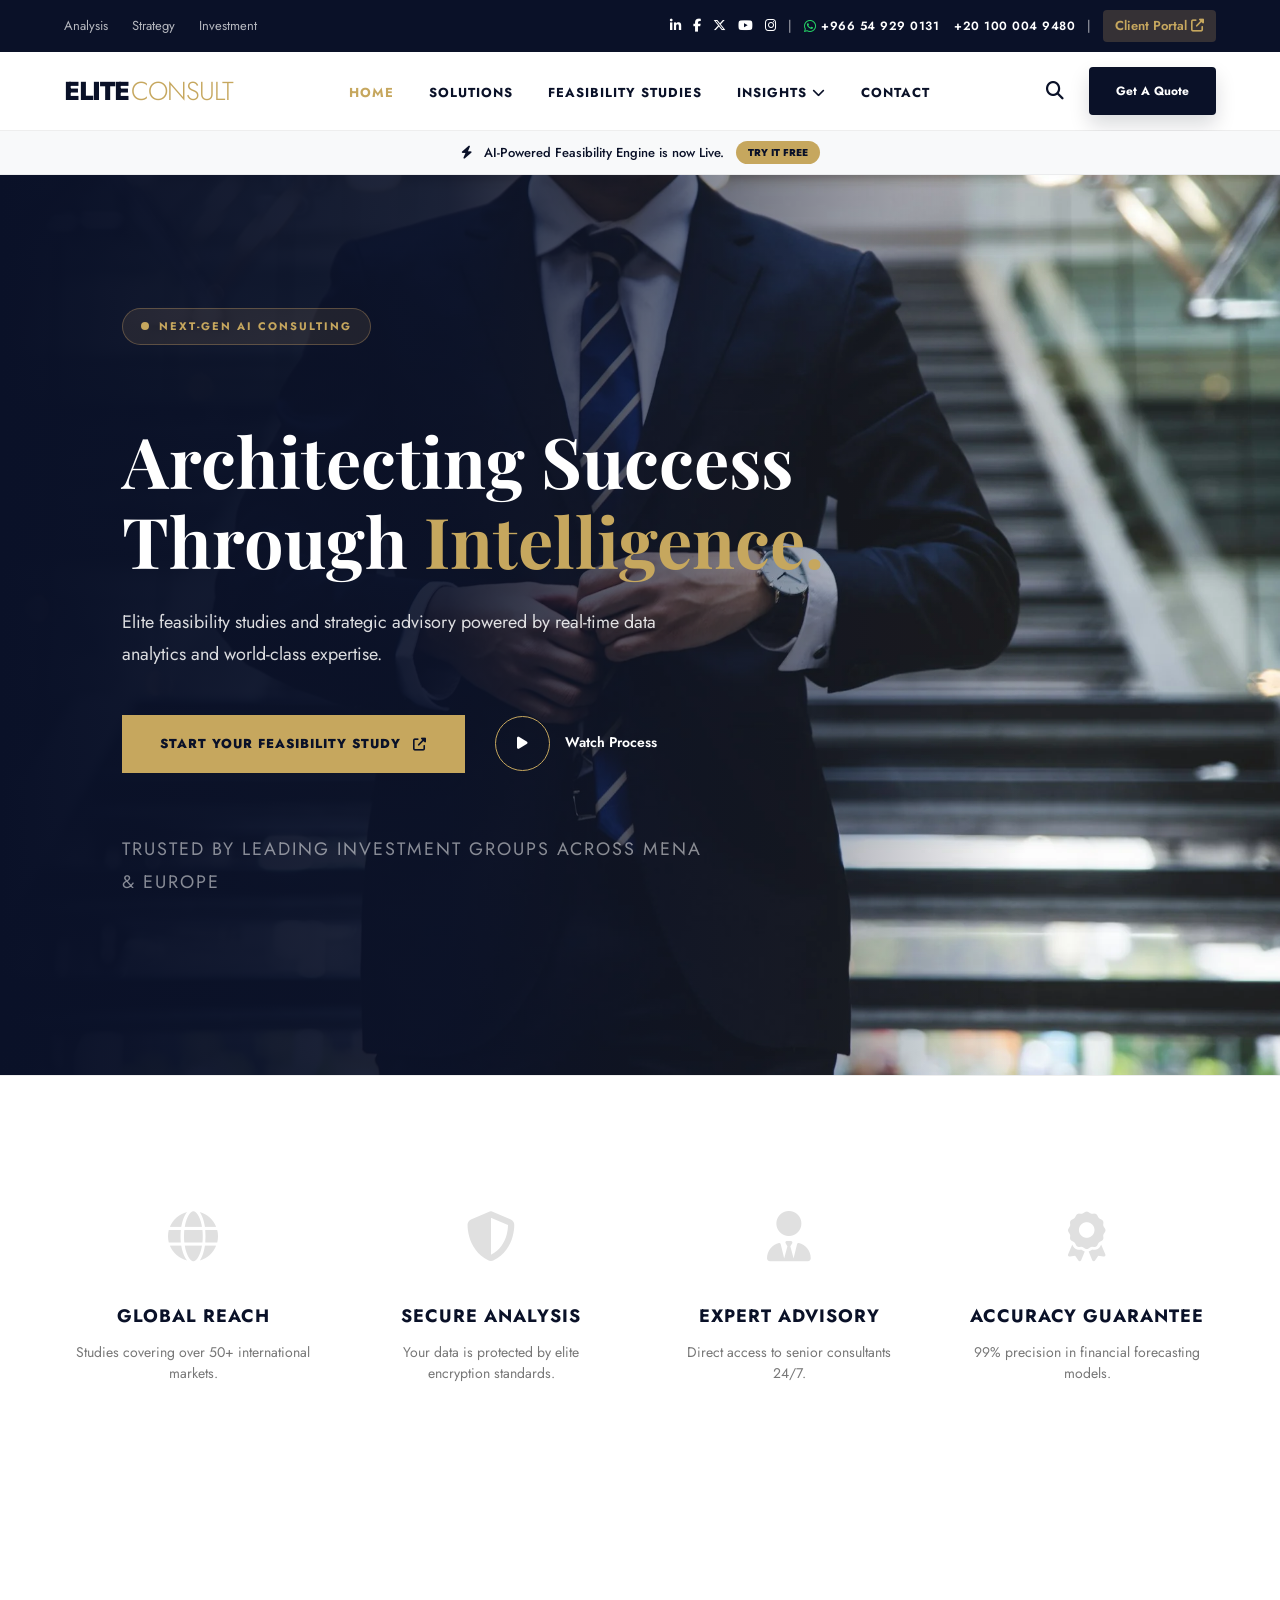
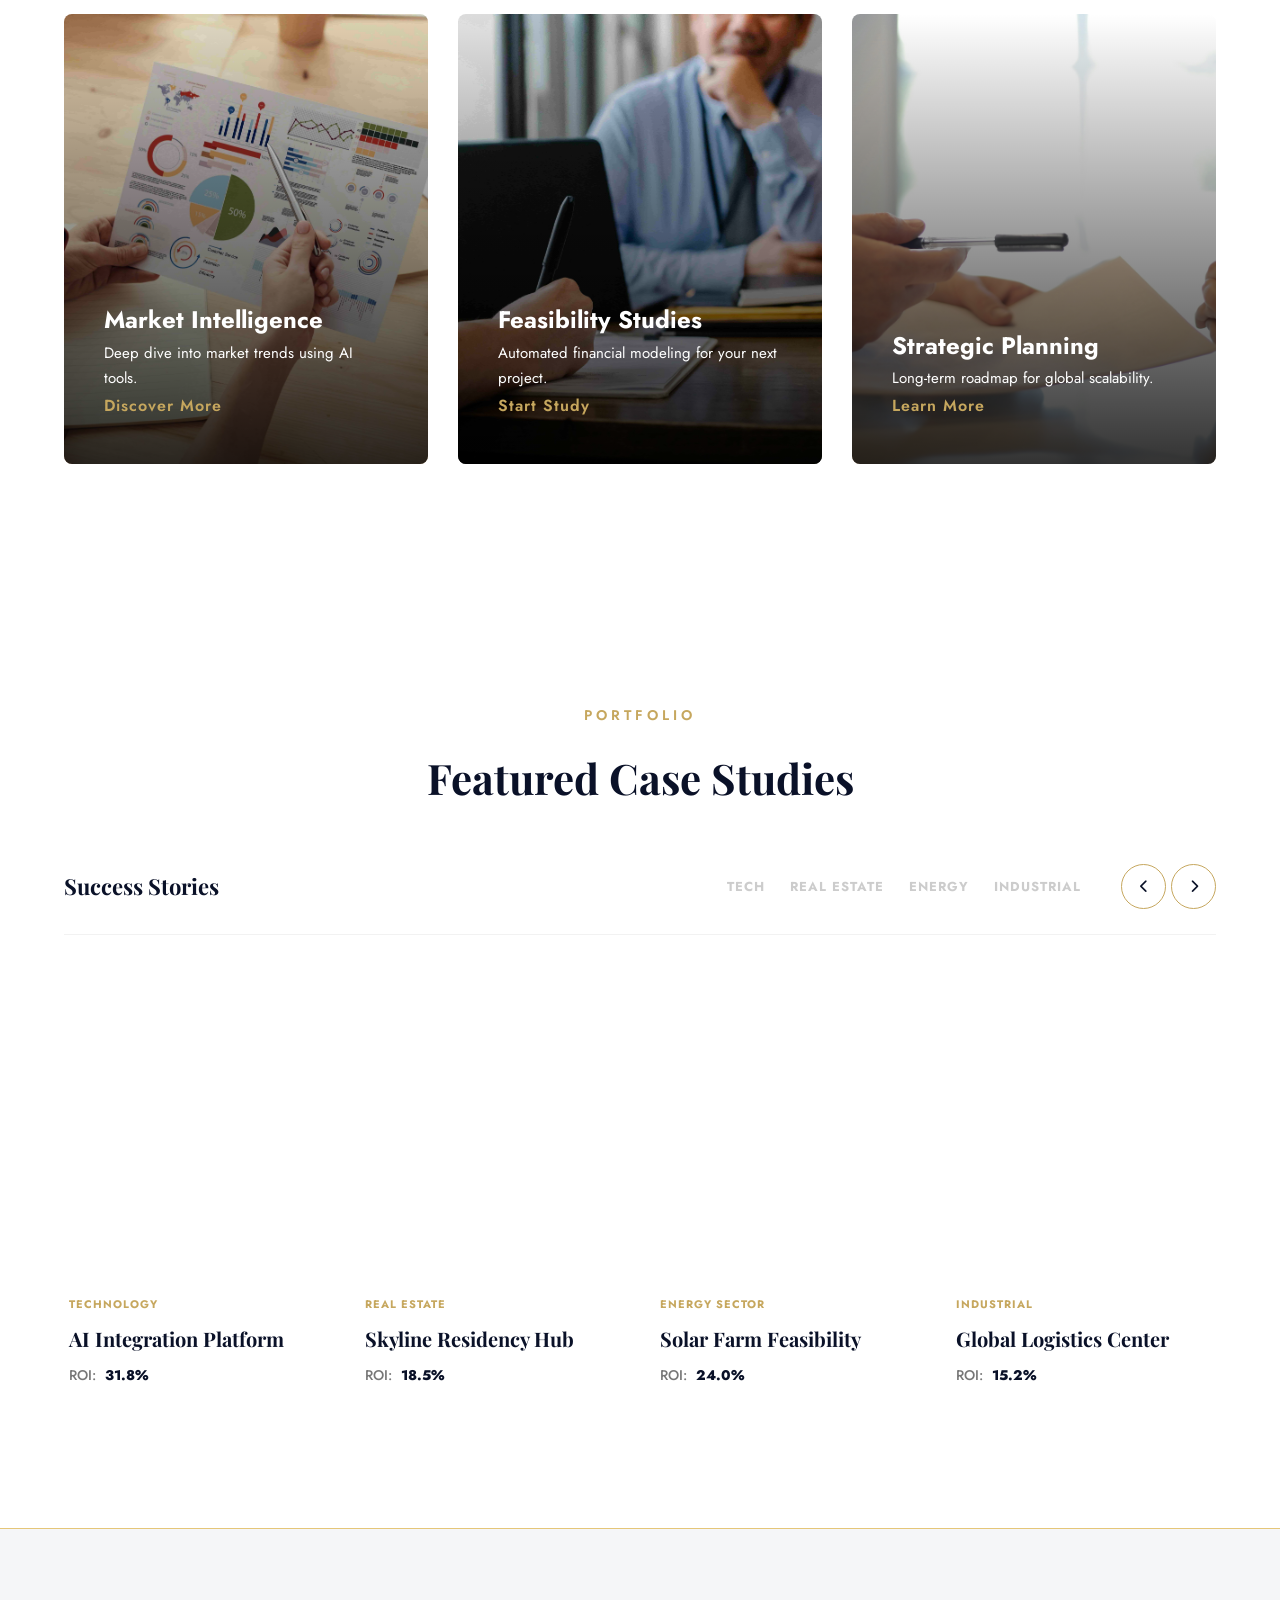
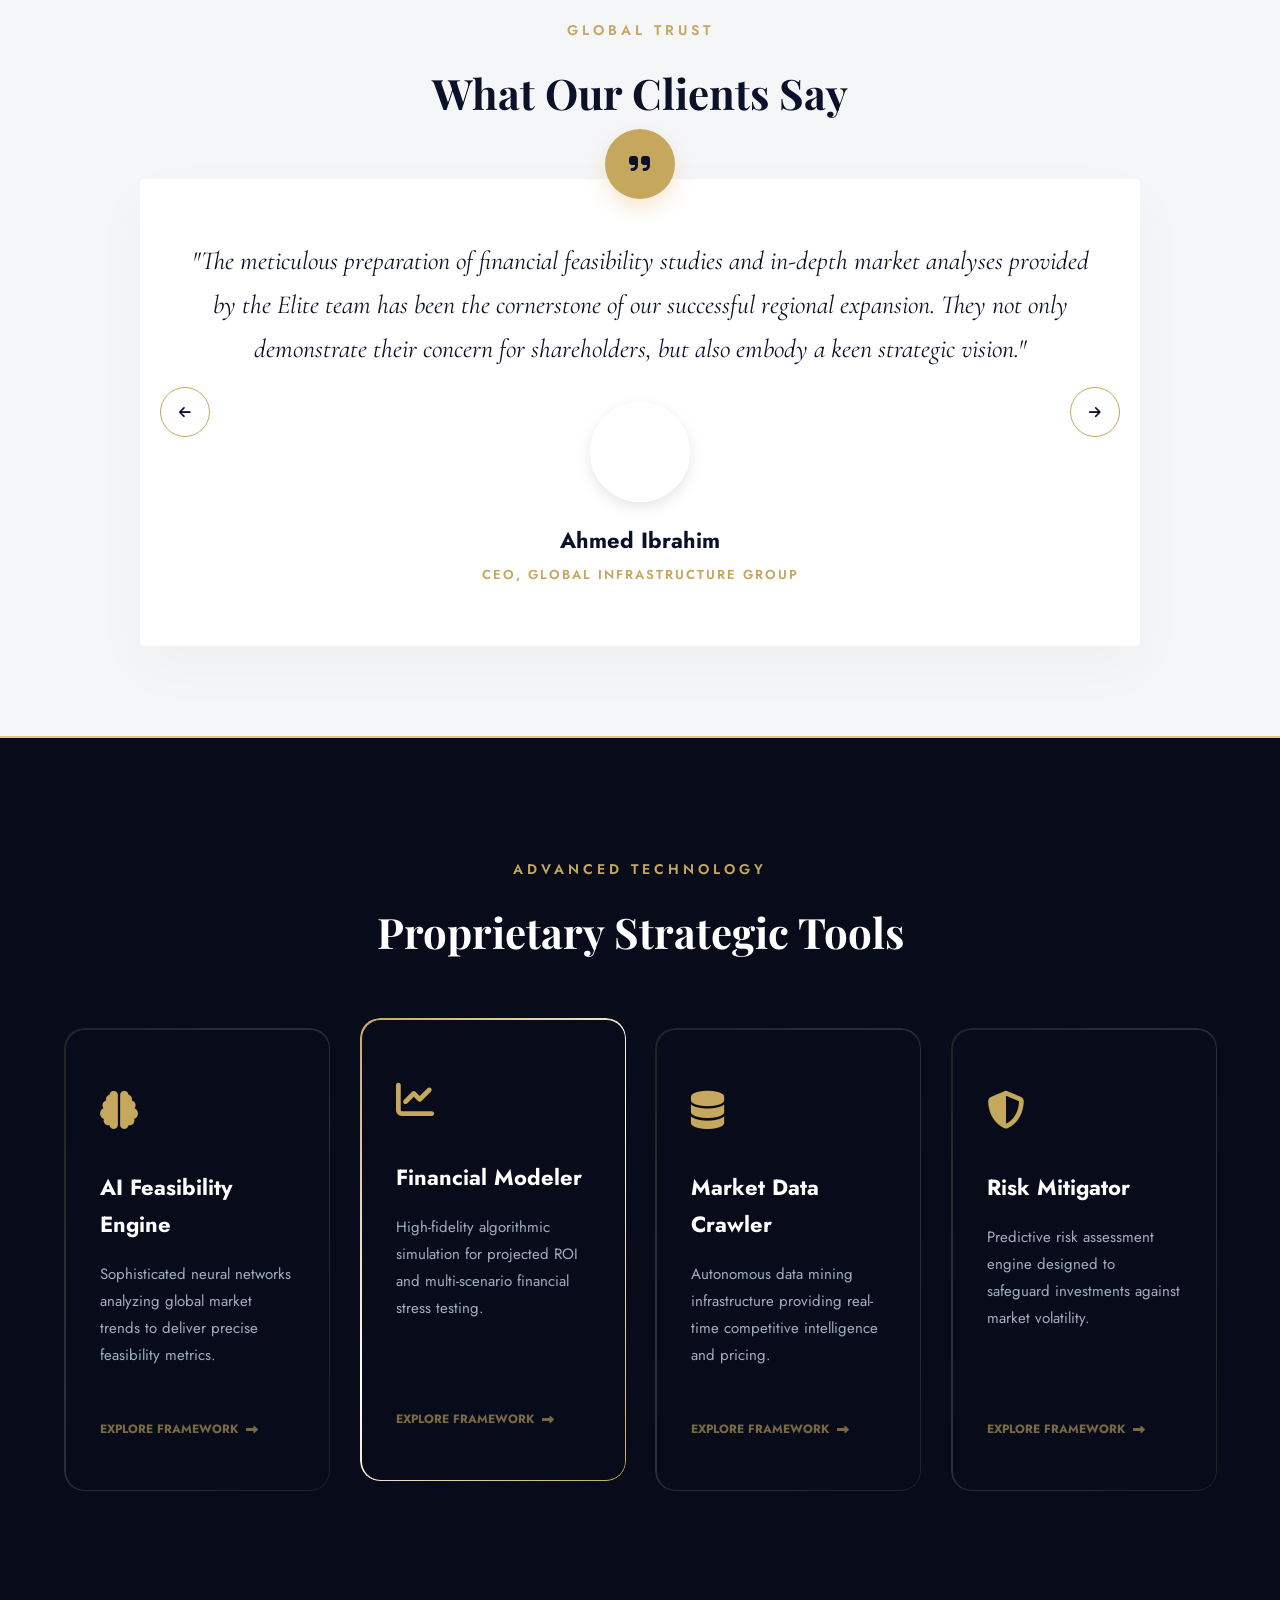
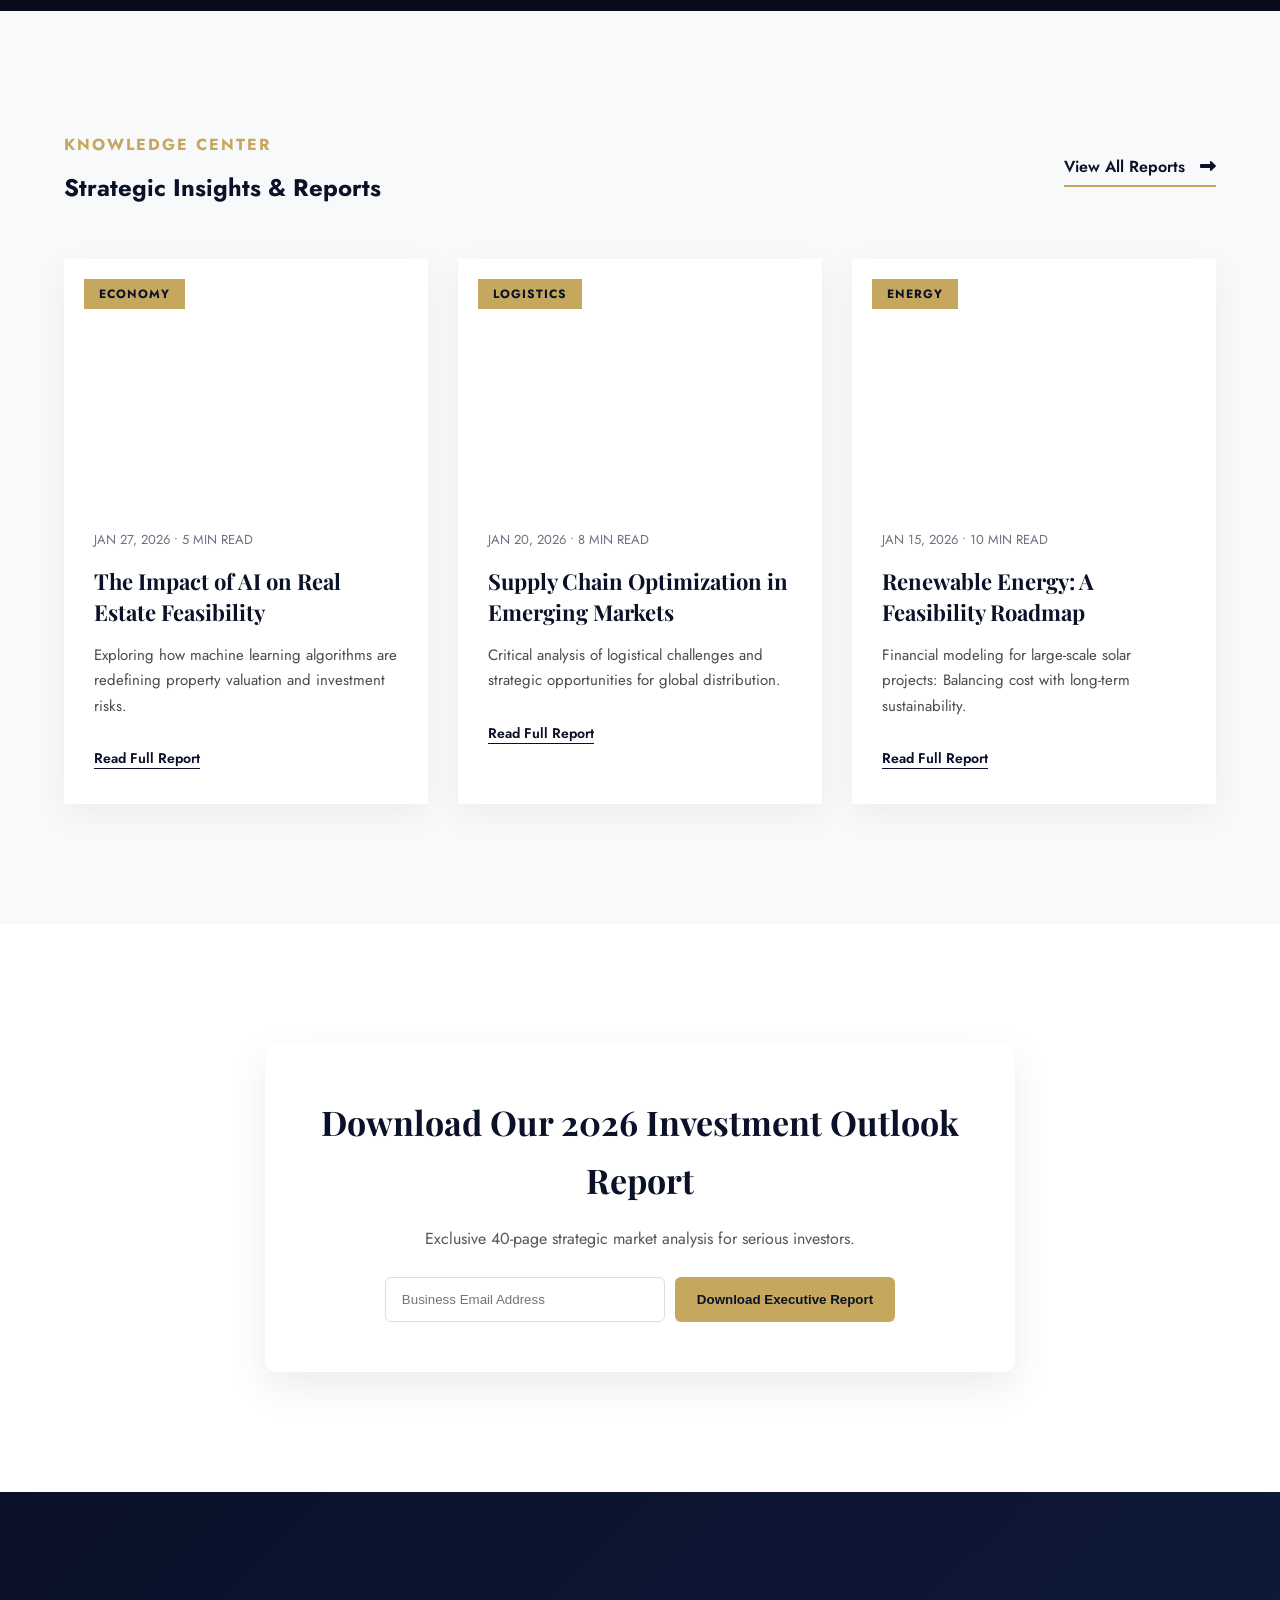
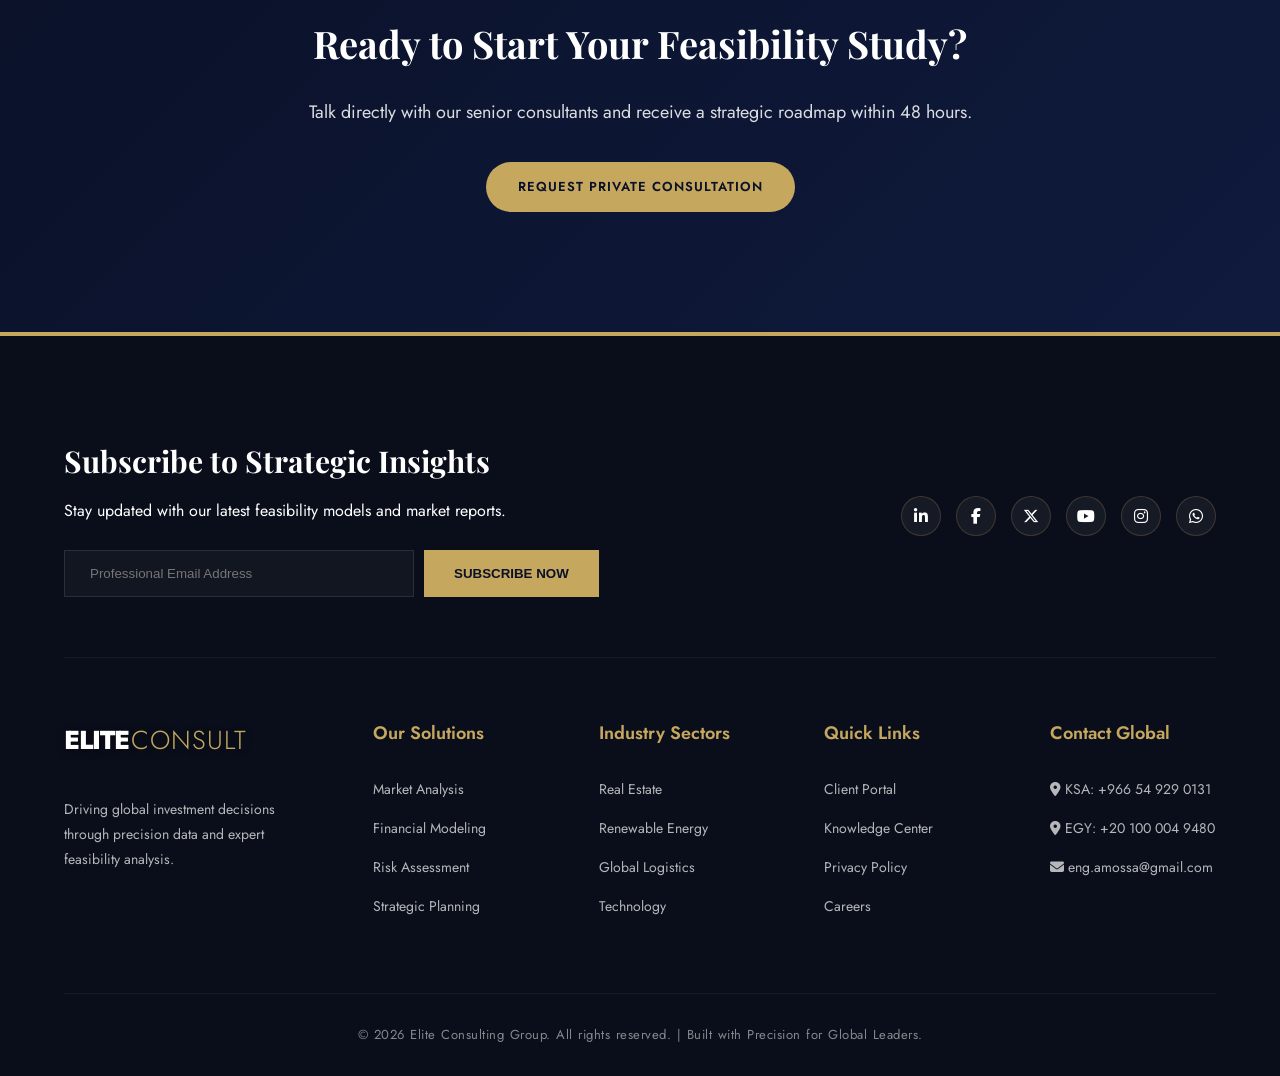
==== commit 75118b83: "index update" ====
--- a/index.html
+++ b/index.html
@@ -20,6 +20,88 @@
         >
 
         <link rel="stylesheet" href="css/style.css">
+
+        <link rel="canonical" href="https://yourdomain.com/">
+
+        <link rel="alternate" hreflang="en" href="https://yourdomain.com/">
+        <link rel="alternate" hreflang="ar" href="https://yourdomain.com/ar/">
+        <link rel="alternate" hreflang="x-default" href="https://yourdomain.com/">
+
+        <meta name="description" content="AI-powered feasibility studies and strategic advisory across MENA and global markets.">
+
+        <meta property="og:title" content="Elite Consulting | AI Strategic Advisory">
+        <meta property="og:description" content="Elite feasibility studies powered by real-time analytics.">
+        <meta property="og:type" content="website">
+        <meta property="og:image" content="images/og-preview.jpg">
+
+        <meta property="og:url" content="https://yourdomain.com/">
+        <meta property="og:site_name" content="Elite Consulting">
+        <meta name="twitter:card" content="summary_large_image">
+        <meta name="twitter:title" content="AI Feasibility Studies & Strategic Advisory">
+        <meta name="twitter:description" content="Elite feasibility studies powered by real-time analytics.">
+        <meta name="twitter:image" content="https://yourdomain.com/images/og-preview.jpg">
+
+        <meta name="theme-color" content="#0A1128">
+
+        <link rel="icon" href="images/favicon.ico" type="image/x-icon">
+
+        <script type="application/ld+json">
+        {
+            "@context": "https://schema.org",
+            "@type": "Organization",
+            "name": "Elite Consulting Group",
+            "url": "https://yourdomain.com",
+            "logo": "https://yourdomain.com/images/logo.png",
+            "sameAs": [
+                "https://linkedin.com/company/yourpage",
+                "https://twitter.com/yourpage"
+            ],
+            "contactPoint": {
+                "@type": "ContactPoint",
+                "telephone": "+966549290131",
+                "contactType": "customer service",
+                "areaServed": "Worldwide"
+            }
+        }
+        </script>
+
+
+        <script>
+            document.addEventListener("DOMContentLoaded", function() {
+                const hero = document.querySelector(".hero-section");
+                const floatingButtons = document.querySelector(".floating-buttons");
+                const studyBtn = document.querySelector(".float-study");
+                const whatsappBtn = document.querySelector(".floating-whatsapp");
+
+                if (!hero || !floatingButtons) return;
+
+                // Intersection Observer: إخفاء / إظهار الأزرار حسب الهيرو
+                const observer = new IntersectionObserver(entries => {
+                    entries.forEach(entry => {
+                        if (entry.isIntersecting) {
+                            floatingButtons.classList.add("hidden");
+                        } else {
+                            floatingButtons.classList.remove("hidden");
+                        }
+                    });
+                }, { threshold: 0.3 });
+                observer.observe(hero);
+
+                // Bubble Tooltip يظهر على Touch Devices
+                setTimeout(()=>{
+                    if(whatsappBtn) whatsappBtn.classList.add("show-bubble");
+                    setTimeout(()=> whatsappBtn.classList.remove("show-bubble"), 5000);
+                }, 3000);
+
+                // Glow effect تلقائي لزر Start Study
+                setTimeout(()=>{
+                    if(studyBtn){
+                        studyBtn.classList.add("auto-glow");
+                        setTimeout(()=> studyBtn.classList.remove("auto-glow"),2000);
+                    }
+                },10000);
+            });
+            </script>
     </head>
     <body>
 
@@ -118,8 +200,7 @@
                     <img src="images/hero-section.webp"
                         alt="AI executive analyzing data in futuristic environment"
                         fetchpriority="high"
-                        decoding="async"
-                        loading="lazy">
+                        decoding="async">
                 </picture>
                 <div class="hero-overlay">
                     <div class="container">
@@ -148,6 +229,18 @@
                     </div>
                 </div>
             </section>
+
+            <!-- <section class="trust-logos">
+                <div class="container">
+                    <div class="logos-grid">
+                        <img src="images/logo1.png" alt="Client Logo" loading="lazy">
+                        <img src="images/logo2.png" alt="Client Logo" loading="lazy">
+                        <img src="images/logo3.png" alt="Client Logo" loading="lazy">
+                        <img src="images/logo4.png" alt="Client Logo" loading="lazy">
+                    </div>
+                </div>
+            </section>
+         -->
 
             <section class="global-features section-padding">
                 <div class="container">
@@ -654,10 +747,7 @@
         <div class="floating-buttons">
             <a href="https://wa.me/966549290131?text=Hello%20Elite%20Consulting,%20I%20am%20interested%20in%20a%20feasibility%20study." 
             class="floating-whatsapp"
-            target="_blank" 
-            rel="noopener" 
-            aria-label="Chat on WhatsApp"
-            loading="lazy">
+            target="_blank" rel="noopener" aria-label="Chat on WhatsApp">
 
                 <span class="wa-online"></span>
                 <i class="fab fa-whatsapp"></i>
@@ -672,5 +762,7 @@
                 Start Your Feasibility Study
             </a>
         </div>
+
+        <script defer src="js/main.js"></script>
     </body>
 </html>
--- a/css/style.css
+++ b/css/style.css
@@ -1,1905 +1,2174 @@
-/* GLOBAL SETTINGS */
-:root {
-    --primary: #0A1128;      /* Deep Navy (Luxury) */
-    --accent: #C6A75E;       /* Unified Gold */
-    --accent-light: #E5C678; /* Gradient Highlight */
-    --text: #4A4A4A;
-    --light: #F8F9FA;
-    --white: #ffffff;
-    --transition: all 0.4s cubic-bezier(0.165, 0.84, 0.44, 1);
-}
-
-* { 
-    margin:0; 
-    padding:0; 
-    box-sizing:border-box; 
-}
-body { 
-    background-color: #ffffff;
-    font-family: 'Jost', 
-    sans-serif; color: var(--primary); 
-    line-height: 1.7; 
-    overflow-x: hidden;
-    -webkit-font-smoothing: antialiased;
-    -moz-osx-font-smoothing: grayscale;
-}
-html {
-    scroll-behavior: smooth;
-}
-.container { 
-    width: 90%; 
-    max-width: 1400px; 
-    margin: 0 auto; 
-}
-.flex-between { 
-    display: flex; 
-    justify-content: space-between; 
-    align-items: center; 
-}
-.section-padding { 
-    padding: 120px 0; 
-}
-a { 
-    text-decoration: none; 
-    color: inherit; 
-    transition: var(--transition); 
-}
-img {
-    max-width: 100%;
-    height: auto;
-    display: block;
-}
-::selection {
-    background: var(--accent);
-    color: var(--primary);
-}
-
-/* --- ELITE CONSULTING HEADER ENGINEERING --- */
-
-.site-header {
-    width: 100%;
-    z-index: 1000;
-    position: relative;
-    background: #fff;
-}
-
-/* 1. Top Bar - Corporate Language */
-.top-bar {
-    background: var(--primary);
-    padding: 10px 0;
-    font-size: 13px;
-    color: rgba(255,255,255,0.7);
-}
-
-.top-links a {
-    margin-right: 20px;
-    color: inherit;
-    transition: var(--transition);
-}
-
-.top-links a:hover { 
-    color: var(--accent); 
-}
-
-.top-social { 
-    display: flex; 
-    align-items: center; 
-    gap: 12px; 
-}
-.top-social a { 
-    color: #fff; 
-    transition: var(--transition); 
-}
-.top-social a:hover { 
-    color: var(--accent); 
-    transform: translateY(-2px); 
-}
-
-/* The WhatsApp icon is distinguished by its famous color, 
-exclusive to Hover, to maintain the elegance of navy blue */
-.top-social a:hover .fa-whatsapp {
-    color: #25D366;
-}
-.top-social a:hover .fa-youtube {
-    color: #FF0000;
-}
-.top-social a:hover .fa-facebook-f {
-    color: #1877F2;
-}
-.top-social a:hover .fa-instagram {
-    color: #E4405F;
-}
-.contact-numbers {
-    display: flex;
-    gap: 15px;
-    font-weight: 600;
-    letter-spacing: 0.5px;
-}
-.phone-link {
-    color: #fff !important;
-    font-size: 12px;
-    transition: var(--transition);
-    display: flex;
-    align-items: center;
-    gap: 5px;
-}
-.phone-link:hover {
-    color: var(--accent) !important;
-}
-.phone-link i {
-    color: #25D366;
-    font-size: 14px;
-}
-
-/* Hide unnecessary links in the top bar */
-@media (max-width: 991px) {
-    .top-bar .portal-link {
-        display: none !important;
-    }
-    /* Make the top bar centered on the mobile */
-    .top-bar .container {
+/*
+=========================================================
+STYLESHEET: Elite Consulting Design Protocol
+PROJECT: Basira Economic Intelligence Platform
+AUTHOR: Ahmed Ibrahim Mossa
+DESIGN SYSTEM: Corporate Luxury / Precision Engineering
+
+DESCRIPTION:
+Advanced CSS architecture for a high-end consulting 
+interface, focusing on neural-style animations, 
+glassmorphism, and sophisticated border gradients.
+
+TECHNICAL HIGHLIGHTS:
+✔ Unified CSS Custom Properties for scalability.
+✔ Advanced Mask-Composite for glow borders.
+✔ Smooth 3D Flip interactions for project cards.
+✔ Mobile-First Fluid Typography (Clamp logic).
+
+ARCHITECTURE OVERVIEW:
+01. ROOT VARIABLES: Primary Navy & Unified Gold palette.
+02. GLOBAL RESET: Semantic base & typography scaling.
+03. HEADER LOGIC: Glassmorphism & Mega-Menu system.
+04. HERO SECTION: Pulse animations & AI-driven overlays.
+05. COMPONENTS: Service Cards, Flip Effects, Tooltips.
+06. STRATEGIC TOOLS: Pure Border Gradient Protocol.
+07. UX ELEMENTS: Floating WhatsApp & Action buttons.
+08. RESPONSIVITY: Fluid breakpoints for MENA markets.
+
+LAST UPDATED: 2026
+=========================================================
+*/
+
+/* =====================================================
+[01] ROOT VARIABLES & GLOBAL RESET
+=====================================================
+Purpose:
+- Establish a consistent luxury color palette.
+- Define smooth cubic-bezier transitions for premium feel.
+- Set up a solid typographic foundation using 'Jost'.
+=====================================================
+*/
+
+
+    
+    /* GLOBAL SETTINGS */
+    :root {
+        --primary: #0A1128;      /* Deep Navy (Luxury) */
+        --accent: #C6A75E;       /* Unified Gold */
+        --accent-light: #E5C678; /* Gradient Highlight */
+        --text: #4A4A4A;
+        --light: #F8F9FA;
+        --white: #ffffff;
+        --transition: all 0.4s cubic-bezier(0.165, 0.84, 0.44, 1);
+    }
+
+    /* =====================================================
+    [02] GLOBAL RESET & BASE TYPOGRAPHY
+    =====================================================
+    Purpose:
+    - Reset default browser margins and paddings.
+    - Set up the semantic foundation for the document.
+    - Apply high-end anti-aliasing for professional font rendering.
+    - Ensure smooth scrolling for internal anchor links.
+    =====================================================
+    */
+    * { 
+        margin:0; 
+        padding:0; 
+        box-sizing:border-box; 
+    }
+    body { 
+        background-color: #ffffff;
+        font-family: 'Jost', 
+        sans-serif; color: var(--primary); 
+        line-height: 1.7; 
+        overflow-x: hidden;
+        -webkit-font-smoothing: antialiased;
+        -moz-osx-font-smoothing: grayscale;
+    }
+    html {
+        scroll-behavior: smooth;
+    }
+
+    .container { 
+        width: 90%; 
+        max-width: 1400px; 
+        margin: 0 auto; 
+    }
+    .flex-between { 
+        display: flex; 
+        justify-content: space-between; 
+        align-items: center; 
+    }
+    .section-padding { 
+        padding: 120px 0; 
+    }
+    a { 
+        text-decoration: none; 
+        color: inherit; 
+        transition: var(--transition); 
+    }
+    img {
+        max-width: 100%;
+        height: auto;
+        display: block;
+    }
+    ::selection {
+        background: var(--accent);
+        color: var(--primary);
+    }
+
+    /* =====================================================
+    [03] ELITE CONSULTING HEADER ENGINEERING
+    =====================================================
+    Description:
+    Multi-layered navigation system designed for professional
+    hierarchy and luxury user experience.
+
+    Architecture:
+    1. Top Bar: High-level corporate links and social media.
+    2. Main Nav: Primary brand identity and navigation menu.
+    3. Mega Dropdown: Grid-based advanced menu with 
+    smooth visibility transitions.
+
+    UI Features:
+    - WhatsApp branded hover states.
+    - Animated logo underline.
+    - Luxury grid layout for services.
+    =====================================================
+    */
+    /* --- ELITE CONSULTING HEADER ENGINEERING --- */
+    .site-header {
+        width: 100%;
+        z-index: 1000;
+        position: relative;
+        background: #fff;
+    }
+
+    /* 1. Top Bar - Corporate Language */
+    .top-bar {
+        background: var(--primary);
+        padding: 10px 0;
+        font-size: 13px;
+        color: rgba(255,255,255,0.7);
+    }
+
+    .top-links a {
+        margin-right: 20px;
+        color: inherit;
+        transition: var(--transition);
+    }
+
+    .top-links a:hover { 
+        color: var(--accent); 
+    }
+
+    .top-social { 
+        display: flex; 
+        align-items: center; 
+        gap: 12px; 
+    }
+    .top-social a { 
+        color: #fff; 
+        transition: var(--transition); 
+    }
+    .top-social a:hover { 
+        color: var(--accent); 
+        transform: translateY(-2px); 
+    }
+
+    /* The WhatsApp icon is distinguished by its famous color, 
+    exclusive to Hover, to maintain the elegance of navy blue */
+    .top-social a:hover .fa-whatsapp {
+        color: #25D366;
+    }
+    .top-social a:hover .fa-youtube {
+        color: #FF0000;
+    }
+    .top-social a:hover .fa-facebook-f {
+        color: #1877F2;
+    }
+    .top-social a:hover .fa-instagram {
+        color: #E4405F;
+    }
+    .contact-numbers {
+        display: flex;
+        gap: 15px;
+        font-weight: 600;
+        letter-spacing: 0.5px;
+    }
+    .phone-link {
+        color: #fff !important;
+        font-size: 12px;
+        transition: var(--transition);
+        display: flex;
+        align-items: center;
+        gap: 5px;
+    }
+    .phone-link:hover {
+        color: var(--accent) !important;
+    }
+    .phone-link i {
+        color: #25D366; /* WhatsApp's distinctive green color */
+        font-size: 14px;
+    }
+
+    /* Hide unnecessary links in the top bar */
+    @media (max-width: 991px) {
+        .top-bar .portal-link {
+            display: none !important;
+        }
+        /* Make the top bar centered on the mobile */
+        .top-bar .container {
+            justify-content: center;
+        }
+    }
+
+    /* Hide numbers on very small screens to maintain a clean design */
+    @media (max-width: 768px) {
+        .top-bar .divider {
+            display: none !important;
+        }
+    } 
+    @media (max-width: 768px) {
+        .contact-numbers { 
+            display: none; 
+        }
+    }
+
+    .portal-link { 
+        background: rgba(225, 177, 106, 0.2); 
+        padding: 5px 12px; 
+        border-radius: 4px; 
+        color: var(--accent) !important;
+        font-weight: 600;
+    }
+
+    /* 2. Main Nav - Professional Navigation */
+    .main-nav {
+        padding: 15px 0;
+        border-bottom: 1px solid #eee;
+        background: #fff;
+    }
+
+    .logo {
+        font-family: 'Jost', sans-serif;
+        font-size: 26px;
+        font-weight: 800;
+        letter-spacing: -1px;
+        color: var(--primary);
+        position: relative;
+        cursor: pointer;
+        display: inline-block;
+    }
+
+    .logo span {
+        color: var(--accent);
+        font-weight: 300;
+        margin-left: 2px;
+    }
+
+    .logo::after {
+        content: '';
+        position: absolute;
+        bottom: -2px;
+        left: 0;
+        width: 0;
+        height: 2px;
+        background: var(--accent);
+        transition: var(--transition);
+    }
+
+    .logo:hover::after { 
+        width: 100%; 
+    }
+
+    .nav-list { 
+        display: flex; 
+        gap: 35px; 
+        list-style: none; 
+        align-items: center; 
+    }
+    .nav-list a { 
+        font-weight: 700; 
+        color: var(--primary); 
+        text-transform: uppercase; 
+        font-size: 13px;
+        letter-spacing: 1px;
+        transition: var(--transition);
+    }
+
+    .nav-list a:hover, .nav-list a.active {
+        color: var(--accent); 
+    }
+
+    /* ---3. MEGA DROPDOWN: LUXURY IMPLEMENTATION --- */
+    /* Logic: 
+    Uses absolute positioning and grid layout to present 
+    complex service categories in a clean, organized manner. 
+    Includes transition effects for opacity and transform.
+    */
+    .has-mega { 
+        position: static; 
+    }
+
+    .mega-dropdown {
+        position: absolute;
+        top: 100%;
+        left: 0;
+        width: 100%;
+        box-shadow: 0 30px 60px rgba(0,0,0,0.1);
+        display: grid;
+        grid-template-columns: repeat(3, 1fr);
+        gap: 40px;
+        opacity: 0;
+        visibility: hidden;
+        transform: translateY(15px);
+        z-index: 999;
+        border-top: 3px solid var(--accent);
+        padding: 50px 10% !important;
+        background: linear-gradient(to bottom, #ffffff, #fcfaf7);
+        transition: opacity 0.4s ease, visibility 0.4s ease, transform 0.6s ease;
+    }
+
+    .has-mega:hover .mega-dropdown {
+        opacity: 1;
+        visibility: visible;
+        transform: translateY(0);
+    }
+
+    .mega-col h3 {
+        color: var(--primary);
+        border-bottom: 1px solid #eee;
+        padding-bottom: 15px;
+        font-family: 'Playfair Display', serif;
+        font-size: 20px;
+        margin-bottom: 25px;
+        font-weight: 700;
+    }
+
+    .mega-col a {
+        display: block;
+        padding: 10px 0 10px 25px !important;
+        font-weight: 500;
+        text-transform: none;
+        color: #555;
+        position: relative;
+        font-size: 15px;
+        transition: all 0.3s ease !important;
+    }
+
+    .mega-col a::before {
+        content: '';
+        position: absolute;
+        left: 0;
+        color: var(--accent);
+        opacity: 0;
+        transition: var(--transition);
+        font-size: 20px;
+    }
+
+    .mega-col a:hover { 
+        color: var(--accent); 
+        padding-left: 30px !important;
+    }
+
+    .mega-col a:hover::before { 
+        opacity: 1; 
+    }
+
+    /* ---4. TICKER BAR: GLASSMORPHISM EFFECT --- */
+    /* Purpose: 
+    Sticky information bar with subtle glass effect 
+    for important alerts or quick updates.
+    */
+    .ticker-bar {
+        background: rgba(248,249,250,0.95);
+        padding: 10px 0;
+        text-align: center;
+        border-bottom: 1px solid rgba(0,0,0,0.05);
+        font-size: 13px;
+        font-weight: 500;
+        position: sticky;
+        top: 0;
+        z-index: 998;
+    }
+
+    .ticker-bar p {
+        font-family: 'Jost', sans-serif;
+        display: flex;
         justify-content: center;
-    }
-}
-
-/* Hide numbers on very small screens to maintain a clean design */
-@media (max-width: 768px) {
-    .top-bar .divider {
-        display: none !important;
-    }
-} 
-@media (max-width: 768px) {
-    .contact-numbers { 
-        display: none; 
-    }
-}
-
-.portal-link { 
-    background: rgba(225, 177, 106, 0.2); 
-    padding: 5px 12px; 
-    border-radius: 4px; 
-    color: var(--accent) !important;
-    font-weight: 600;
-}
-
-/* 2. Main Nav - Professional Navigation */
-.main-nav {
-    padding: 15px 0;
-    border-bottom: 1px solid #eee;
-    background: #fff;
-}
-
-.logo {
-    font-family: 'Jost', sans-serif;
-    font-size: 26px;
-    font-weight: 800;
-    letter-spacing: -1px;
-    color: var(--primary);
-    position: relative;
-    cursor: pointer;
-    display: inline-block;
-}
-
-.logo span {
-    color: var(--accent);
-    font-weight: 300;
-    margin-left: 2px;
-}
-
-.logo::after {
-    content: '';
-    position: absolute;
-    bottom: -2px;
-    left: 0;
-    width: 0;
-    height: 2px;
-    background: var(--accent);
-    transition: var(--transition);
-}
-
-.logo:hover::after { 
-    width: 100%; 
-}
-
-.nav-list { 
-    display: flex; 
-    gap: 35px; 
-    list-style: none; 
-    align-items: center; 
-}
-.nav-list a { 
-    font-weight: 700; 
-    color: var(--primary); 
-    text-transform: uppercase; 
-    font-size: 13px;
-    letter-spacing: 1px;
-    transition: var(--transition);
-}
-
-.nav-list a:hover, .nav-list a.active {
-    color: var(--accent); 
-}
-
-/* 3. Mega Dropdown - Luxury Implementation */
-.has-mega { 
-    position: static; 
-}
-
-.mega-dropdown {
-    position: absolute;
-    top: 100%;
-    left: 0;
-    width: 100%;
-    box-shadow: 0 30px 60px rgba(0,0,0,0.1);
-    display: grid;
-    grid-template-columns: repeat(3, 1fr);
-    gap: 40px;
-    opacity: 0;
-    visibility: hidden;
-    transform: translateY(15px);
-    z-index: 999;
-    border-top: 3px solid var(--accent);
-    padding: 50px 10% !important;
-    background: linear-gradient(to bottom, #ffffff, #fcfaf7);
-    transition: opacity 0.4s ease, visibility 0.4s ease, transform 0.6s ease;
-}
-
-.has-mega:hover .mega-dropdown {
-    opacity: 1;
-    visibility: visible;
-    transform: translateY(0);
-}
-
-.mega-col h3 {
-    color: var(--primary);
-    border-bottom: 1px solid #eee;
-    padding-bottom: 15px;
-    font-family: 'Playfair Display', serif;
-    font-size: 20px;
-    margin-bottom: 25px;
-    font-weight: 700;
-}
-
-.mega-col a {
-    display: block;
-    padding: 10px 0 10px 25px !important;
-    font-weight: 500;
-    text-transform: none;
-    color: #555;
-    position: relative;
-    font-size: 15px;
-    transition: all 0.3s ease !important;
-}
-
-.mega-col a::before {
-    content: '';
-    position: absolute;
-    left: 0;
-    color: var(--accent);
-    opacity: 0;
-    transition: var(--transition);
-    font-size: 20px;
-}
-
-.mega-col a:hover { 
-    color: var(--accent); 
-    padding-left: 30px !important;
-}
-
-.mega-col a:hover::before { 
-    opacity: 1; 
-}
-
-/* 4. Ticker Bar - Glassmorphism Effect */
-.ticker-bar {
-    background: rgba(248,249,250,0.95);
-    padding: 10px 0;
-    text-align: center;
-    border-bottom: 1px solid rgba(0,0,0,0.05);
-    font-size: 13px;
-    font-weight: 500;
-    position: sticky;
-    top: 0;
-    z-index: 998;
-}
-
-.ticker-bar p {
-    font-family: 'Jost', sans-serif;
-    display: flex;
-    justify-content: center;
-    align-items: center;
-    gap: 12px;
-}
-
-.ticker-bar span {
-    background: var(--accent);
-    color: var(--primary);
-    padding: 3px 12px;
-    border-radius: 20px;
-    font-size: 10px;
-    font-weight: 800;
-    text-transform: uppercase;
-    cursor: pointer;
-    transition: var(--transition);
-}
-
-.ticker-bar span:hover { 
-    background: var(--primary); 
-    color: #fff; 
-}
-
-/* 5. Actions & Buttons */
-.nav-actions { 
-    display: flex; 
-    align-items: center; 
-    gap: 25px; 
-}
-.nav-actions i { 
-    color: var(--primary); 
-    cursor: pointer; 
-    transition: var(--transition); 
-}
-.nav-actions i:hover { 
-    color: var(--accent); 
-}
-
-/* ===============================
-   SEARCH BUTTON FIX
-================================= */
-
-.search-btn {
-    background: transparent;
-    border: none;
-    color: inherit;
-    font-size: 18px;
-    cursor: pointer;
-}
-
-.search-btn:hover {
-    opacity: 0.7;
-}
-
-.btn-quote {
-    background: var(--primary);
-    color: #fff !important;
-    padding: 12px 25px;
-    border-radius: 4px;
-    font-size: 12px !important;
-    font-weight: 700;
-    box-shadow: 0 10px 20px rgba(10, 14, 26, 0.15);
-    border: 2px solid var(--primary);
-    transition: var(--transition);
-}
-
-.btn-quote:hover {
-    background: transparent !important;
-    color: var(--primary) !important;
-    transform: translateY(-3px);
-    box-shadow: 0 15px 30px rgba(10, 14, 26, 0.2);
-}
-@media (max-width: 991px) {
-    /* Hide only the separators */
-    .top-bar .divider {
-        display: none !important;
-    }
-
-    /* Minimize the main menu to fit the display */
-    .main-nav ul {
-        gap: 10px; 
-    }
-
-    .main-nav ul li a {
+        align-items: center;
+        gap: 12px;
+    }
+
+    .ticker-bar span {
+        background: var(--accent);
+        color: var(--primary);
+        padding: 3px 12px;
+        border-radius: 20px;
+        font-size: 10px;
+        font-weight: 800;
+        text-transform: uppercase;
+        cursor: pointer;
+        transition: var(--transition);
+    }
+
+    .ticker-bar span:hover { 
+        background: var(--primary); 
+        color: #fff; 
+    }
+
+    /* ==================================================
+         ACTIONS & BUTTONS (Navigation Specific)
+    =====================================================
+    Components:
+    - Search Button Fix: Transparent logic for search trigger.
+    - Quote Button: High-contrast CTA with luxury shadow and 
+    hover transform effects.
+    =====================================================
+    */
+    .nav-actions { 
+        display: flex; 
+        align-items: center; 
+        gap: 25px; 
+    }
+    .nav-actions i { 
+        color: var(--primary); 
+        cursor: pointer; 
+        transition: var(--transition); 
+    }
+    .nav-actions i:hover { 
+        color: var(--accent); 
+    }
+
+    /* ===============================
+            SEARCH BUTTON FIX
+    ================================= */
+    .search-btn {
+        background: transparent;
+        border: none;
+        color: inherit;
+        font-size: 18px;
+        cursor: pointer;
+    }
+
+    .search-btn:hover {
+        opacity: 0.7;
+    }
+
+    .btn-quote {
+        background: var(--primary);
+        color: #fff !important;
+        padding: 12px 25px;
+        border-radius: 4px;
+        font-size: 12px !important;
+        font-weight: 700;
+        box-shadow: 0 10px 20px rgba(10, 14, 26, 0.15);
+        border: 2px solid var(--primary);
+        transition: var(--transition);
+    }
+
+    .btn-quote:hover {
+        background: transparent !important;
+        color: var(--primary) !important;
+        transform: translateY(-3px);
+        box-shadow: 0 15px 30px rgba(10, 14, 26, 0.2);
+    }
+    @media (max-width: 991px) {
+        /* Hide only the separators */
+        .top-bar .divider {
+            display: none !important;
+        }
+
+        /* Minimize the main menu to fit the display */
+        .main-nav ul {
+            gap: 10px; /* Reduce the distance between links */
+        }
+
+        .main-nav ul li a {
+            font-size: 13px; /* Reduce font size slightly */
+            padding: 5px;
+        }
+
+        /* Make the logo and menu on two separate lines if necessary to prevent overlap */
+        .nav-container {
+            flex-direction: column;
+            gap: 15px;
+            padding: 15px 0;
+        }
+    }
+
+
+    /* =====================================================
+    [04] SECTION: HERO SECTION (The Simulation) 
+    =====================================================
+    Description:
+    The primary high-impact area designed to capture interest 
+    immediately through visual storytelling and AI cues.
+
+    Features:
+    - Responsive Background: Intelligent object-fit logic to 
+    keep visual focus on key elements across devices.
+    - Neural Pulse: A pulsating animation giving the 
+    impression of live, active AI-driven feasibility.
+    - Luxury Gradient: A sophisticated dark-to-transparent 
+    overlay for maximum text legibility.
+    - Flexible Typography: Uses CSS clamp() for fluid 
+    scaling of headlines on different screen sizes.
+    =====================================================
+    */
+
+    .hero-section {
+        height: 100vh;
+        position: relative;
+        overflow: hidden;
+        display: flex;
+        align-items: center;
+    }
+    .hero-bg-picture{
+        position:absolute;
+        inset:0;
+        z-index:0;
+        width:100%;
+        height:100%;
+    }
+
+    .hero-bg-picture img {
+        display:block;
+        width: 100%;
+        height: 100%;
+        object-fit: cover;
+        object-position: right center; /* Keeps the man on the right */
+    }
+    @media (max-width:1024px){
+    .hero-section{
+        background-attachment: scroll;
+    }
+    }
+    .hero-overlay {
+        position: absolute;
+        top: 0;
+        left: 0;
+        width: 100%;
+        height: 100%;
+
+        /* The golden touch: The gradient starts from dark blue to ensure 
+        the text is legible and ends with complete transparency to show the man */    
+        background: linear-gradient(to right, 
+            rgba(10, 17, 40, 1) 0%, 
+            rgba(10, 17, 40, 0.9) 35%, 
+            rgba(10, 17, 40, 0) 80%
+        );
+
+        z-index: 1;
+        display: flex;
+        align-items: center;
+    }
+
+    /* Improved Badge Design */
+    .hero-badge {
+        display: inline-flex;
+        align-items: center;
+        gap: 10px;
+        background: rgba(225, 177, 106, 0.1);
+        color: var(--accent);
+        padding: 8px 18px;
+        border-radius: 50px;
+        border: 1px solid rgba(225, 177, 106, 0.3);
+        font-size: 11px;
+        font-weight: 700;
+        text-transform: uppercase;
+        letter-spacing: 2px;
+        margin-bottom: 75px;
+    }
+
+    /* A pulsating dot gives the impression of Live AI */
+    .pulse {
+        width: 8px;
+        height: 8px;
+        background: var(--accent);
+        border-radius: 50%;
+        box-shadow: 0 0 0 rgba(225, 177, 106, 0.4);
+        animation: pulse-animation 2s infinite;
+    }
+
+    @keyframes pulse-animation {
+        0% { box-shadow: 0 0 0 0 rgba(225, 177, 106, 0.7); }
+        70% { box-shadow: 0 0 0 10px rgba(225, 177, 106, 0); }
+        100% { box-shadow: 0 0 0 0 rgba(225, 177, 106, 0); }
+    }
+
+    .hero-content {
+        position: relative;
+        z-index: 2;
+        max-width: 800px;
+        padding-left: 5%; /* Breathing space for the text from the left */
+    }
+
+    .hero-content h1 {
+        font-family: 'Playfair Display', serif;
+        font-size: clamp(38px, 5.5vw, 70px); /* Flexible font size according to screen */
+        line-height: 1.15;
+        color: var(--white);
+        margin-bottom: 25px;
+        font-weight: 700;
+    }
+
+    .highlight {
+        color: var(--accent);
+    }
+
+    .hero-content p {
+        font-size: 18px;
+        color: rgba(255,255,255,0.85);
+        max-width: 580px;
+        line-height: 1.8;
+        margin-bottom: 45px;
+    }
+
+    /* Luxury Buttons */
+    .btn-main {
+        background: var(--accent);
+        color: var(--primary) !important;
+        padding: 18px 38px;
+        font-weight: 800;
+        text-transform: uppercase;
+        font-size: 13px;
+        letter-spacing: 1px;
+        display: inline-flex;
+        align-items: center;
+        gap: 12px;
+        transition: var(--transition);
+    }
+    .btn-main:hover {
+        background: var(--white);
+        transform: translateY(-5px);
+    }
+
+    .btn-secondary {
+        margin-left: 25px;
+        color: var(--white);
+        font-weight: 600;
+        display: inline-flex;
+        align-items: center;
+        gap: 15px;
+        font-size: 14px;
+    }
+
+    .play-icon {
+        width: 55px;
+        height: 55px;
+        border: 1px solid var(--accent);
+        border-radius: 50%;
+        display: flex;
+        align-items: center;
+        justify-content: center;
+        transition: var(--transition);
+    }
+
+    .btn-secondary:hover .play-icon {
+        background: var(--accent);
+        color: var(--primary);
+    }
+
+    .hero-trust {
+        margin-top: 60px;
+        opacity: 0.6;
+        font-size: 11px;
+        text-transform: uppercase;
+        letter-spacing: 2px;
+    }
+    .hero-trust::before {
+        content: '';
+        width: 30px;
+        height: 1px;
+        background: var(--accent);
+    }
+
+    /* Improved phone to ensure the man appears */
+    @media (max-width: 768px) {
+        .hero-section { 
+            background-position: center; 
+        }
+        .hero-overlay { 
+            background: rgba(10, 17, 40, 0.85); 
+        }
+        .hero-content { 
+            padding-left: 20px; 
+            text-align: center; 
+        }
+        .btn-secondary { 
+            margin-left: 0; 
+            margin-top: 20px; 
+        }
+    }
+
+    /* ===============================
+             TRUST LOGOS STRIP
+    ================================= */
+
+    .trust-logos {
+        padding: 40px 0;
+        background: #fff;
+    }
+
+    .logos-grid {
+        display: flex;
+        justify-content: space-between;
+        align-items: center;
+        gap: 40px;
+        flex-wrap: wrap;
+    }
+
+    .logos-grid img {
+        max-height: 50px;
+        opacity: 0.6;
+        transition: 0.3s ease;
+    }
+
+    .logos-grid img:hover {
+        opacity: 1;
+    }
+
+    /* ===================================
+            GLOBAL FEATURES SECTION 
+    ====================================== */
+
+    .global-features {
+        background: #fff;
+        border-top: 1px solid #eee;
+    }
+
+    .features-wrapper {
+        display: grid;
+        grid-template-columns: repeat(4, 1fr);
+        gap: 40px;
+        text-align: center;
+    }
+
+    .icon-stack {
+        position: relative;
+        height: 80px;
+        margin-bottom: 25px;
+        display: flex;
+        justify-content: center;
+        align-items: center;
+        overflow: hidden; /* To ensure the disappearance of the exiting icon */
+    }
+
+    .icon-stack i {
+        font-size: 50px;
+        color: #e0e0e0; /* Pale color for the background icon */
+        position: absolute;
+        transition: 0.5s cubic-bezier(0.68, -0.55, 0.265, 1.55);
+    }
+
+    .icon-stack .f-top {
+        color: var(--accent); /* Gold color for the active icon */
+        transform: translateY(80px); /* Starting from the bottom outside the frame */
+        opacity: 0;
+    }
+
+    /* Switching action when the mouse hovers */
+    .f-item:hover .icon-stack i:first-child {
+        transform: translateY(-80px); /* The old icon rises to the top and disappears */
+        opacity: 0;
+    }
+
+    .f-item:hover .icon-stack .f-top {
+        transform: translateY(0); /* The new icon enters from the bottom to the center */
+        opacity: 1;
+    }
+
+    .f-item h4 {
+        font-size: 18px;
+        font-weight: 700;
+        color: var(--primary);
+        margin-bottom: 10px;
+        text-transform: uppercase;
+        letter-spacing: 1px;
+    }
+
+    .f-item p {
+        font-size: 14px;
+        color: #777;
+        line-height: 1.5;
+        padding: 0 10px;
+    }
+
+
+    /* =====================================================
+    [05] COMPONENTS: GRID & GLASSMORPHISM
+    =====================================================
+    Purpose:
+    Interactive service containers that blend with the 
+    background while providing clear visual hierarchy.
+
+    UI Protocol:
+    - Card-Bg Scale: Smooth 1s transition on background images.
+    - Content Lift: Titles move upward on hover to reveal details.
+    - Arrow Link: Progressive underline animation for 
+    call-to-action elements.
+    =====================================================
+    */
+
+    .glass-grid { 
+        /* position: relative;  */
+        display: grid; 
+        grid-template-columns: repeat(3, 1fr); 
+        gap: 30px; 
+        margin-top: -10px; 
+        z-index: 10; 
+    }
+
+    .service-card { 
+        position: relative; 
+        display: flex; 
+        align-items: flex-end; 
+        padding: 40px; 
+        height: 450px; 
+        overflow: hidden; 
+        border-radius: 8px; 
+        color: #fff; 
+    }
+    .service-card::before { 
+        content: ''; 
+        position: absolute; 
+        inset: 0; 
+        background: linear-gradient(to top, rgba(0,0,0,0.8), transparent); 
+        z-index: 0;
+    }
+    .card-bg {
+        /* These features ensure that the image intelligently fills the space */
+        position: absolute; 
+        inset: 0; 
+        background-size: cover; 
+        background-position: center;
+        background-repeat: no-repeat;
+        width: 100%;
+        height: 100%;
+        transition: transform 1s ease;
+        z-index: -1; 
+    }
+    .card-content p {
+        font-size: 15px;
+    }
+    .service-card .card-content {
+        z-index: 2; /* overlay */
+    }
+    .arrow-link {
+        position: relative;
+        display: inline-block;
+        color: var(--accent);
+        font-weight: 600;
+        padding-bottom: 5px;
+        letter-spacing: 1px;
+    }
+    .arrow-link::after {
+        content: '';
+        position: absolute;
+        width: 0;
+        height: 2px;
+        bottom: 0;
+        left: 0;
+        background-color: var(--accent);
+        transition: var(--transition);
+    }
+    .service-card .card-content h2 {
+        transition: var(--transition);
+    }
+    .service-card:hover .card-bg { 
+        transform: scale(1.1); 
+    }
+    .service-card:hover .arrow-link::after {
+        width: 100%; /* The line extends when hovering over the entire card */
+    }
+    .service-card:hover .card-content h2 {
+        transform: translateY(-20px); /* The title's upward movement at the Hoover */
+    }
+    .service-card,
+    .flip-inner,
+    .pro-tool-card {
+        will-change: transform;
+    }
+
+
+    /* =====================================================
+    [06] SECTION: PROJECTS (The Trend)
+    =====================================================
+    Description:
+    A high-end showcase for ventures and investment projects 
+    using advanced 3D interaction logic.
+
+    Logic:
+    Uses 'perspective' and 'rotateY' for a sophisticated 
+    card flip. Slower transition (1.2s) chosen for a 
+    heavyweight, professional feel.
+
+    Technical Highlights:
+    - Image Flip Box: Uses 1200px perspective for 3D depth.
+    - Flip Logic: Slow 1.2s cubic-bezier rotation for luxury feel.
+    - Tooltip System: Bottom-aligned informational labels that 
+    reveal tech stacks on hover.
+
+    Includes:
+    - Image Flip Box (Front/Back)
+    - Bottom-up Tooltips for tech stacks.
+    =====================================================
+    */
+
+    /* --- SECTION STYLING --- */
+    .section-head-center { 
+        text-align: center; 
+        margin-bottom: 50px; 
+    }
+    .sub-title { 
+        color: var(--accent); 
+        font-weight: 700; 
+        letter-spacing: 2px; 
+        text-transform: uppercase; 
+        display: block; 
+        margin-bottom: 10px; 
+    }
+    .section-head-center h2 { 
+        font-family: 'Playfair Display', serif; 
+        font-size: 40px; 
+        color: var(--primary); 
+    }
+
+    /* --- NAVIGATION BAR --- */
+    .projects-nav-bar {
+        display: flex; 
+        justify-content: space-between; 
+        align-items: center;
+        border-bottom: 1px solid rgba(0,0,0,0.05); 
+        padding-bottom: 25px; 
+        margin-bottom: 40px;
+    }
+    .nav-label { 
+        font-size: 22px; 
+        font-weight: 700; 
+        color: var(--primary); 
+        font-family: 'Playfair Display', serif; 
+    }
+    .nav-right { 
+        display: flex; 
+        align-items: center; 
+        gap: 40px; 
+    }
+    .categories-list { 
+        display: flex; 
+        gap: 25px; 
+    }
+    .cat-item { 
         font-size: 13px; 
-        padding: 5px;
-    }
-
-    /* Make the logo and menu on two separate lines if necessary to prevent overlap */
-    .nav-container {
-        flex-direction: column;
-        gap: 15px;
-        padding: 15px 0;
-    }
-}
-
-/* ==========================================
-    SECTION 1: HERO SECTION (The Simulation) 
-============================================== */
-.hero-section {
-    height: 100vh;
-    position: relative;
-    overflow: hidden;
-    display: flex;
-    align-items: center;
-}
-.hero-bg-picture{
-    position:absolute;
-    inset:0;
-    z-index:0;
-    width:100%;
-    height:100%;
-}
-
-.hero-bg-picture img {
-    display:block;
-    width: 100%;
-    height: 100%;
-    object-fit: cover;
-    object-position: right center; 
-}
-@media (max-width:1024px){
-  .hero-section{
-    background-attachment: scroll;
-  }
-}
-.hero-overlay {
-    position: absolute;
-    top: 0;
-    left: 0;
-    width: 100%;
-    height: 100%;
-
-    /* The golden touch: The gradient starts from dark blue to ensure 
-    the text is legible and ends with complete transparency to show the man */    
-    background: linear-gradient(to right, 
-        rgba(10, 17, 40, 1) 0%, 
-        rgba(10, 17, 40, 0.9) 35%, 
-        rgba(10, 17, 40, 0) 80%
-    );
-
-    z-index: 1;
-    display: flex;
-    align-items: center;
-}
-
-/* Improved Badge Design */
-.hero-badge {
-    display: inline-flex;
-    align-items: center;
-    gap: 10px;
-    background: rgba(225, 177, 106, 0.1);
-    color: var(--accent);
-    padding: 8px 18px;
-    border-radius: 50px;
-    border: 1px solid rgba(225, 177, 106, 0.3);
-    font-size: 11px;
-    font-weight: 700;
-    text-transform: uppercase;
-    letter-spacing: 2px;
-    margin-bottom: 75px;
-}
-
-/* A pulsating dot gives the impression of Live AI */
-.pulse {
-    width: 8px;
-    height: 8px;
-    background: var(--accent);
-    border-radius: 50%;
-    box-shadow: 0 0 0 rgba(225, 177, 106, 0.4);
-    animation: pulse-animation 2s infinite;
-}
-
-@keyframes pulse-animation {
-    0% { box-shadow: 0 0 0 0 rgba(225, 177, 106, 0.7); }
-    70% { box-shadow: 0 0 0 10px rgba(225, 177, 106, 0); }
-    100% { box-shadow: 0 0 0 0 rgba(225, 177, 106, 0); }
-}
-
-.hero-content {
-    position: relative;
-    z-index: 2;
-    max-width: 800px;
-    padding-left: 5%;
-}
-
-.hero-content h1 {
-    font-family: 'Playfair Display', serif;
-    font-size: clamp(38px, 5.5vw, 70px); 
-    line-height: 1.15;
-    color: var(--white);
-    margin-bottom: 25px;
-    font-weight: 700;
-}
-
-.highlight {
-    color: var(--accent);
-}
-
-.hero-content p {
-    font-size: 18px;
-    color: rgba(255,255,255,0.85);
-    max-width: 580px;
-    line-height: 1.8;
-    margin-bottom: 45px;
-}
-
-/* Luxury Buttons */
-.btn-main {
-    background: var(--accent);
-    color: var(--primary) !important;
-    padding: 18px 38px;
-    font-weight: 800;
-    text-transform: uppercase;
-    font-size: 13px;
-    letter-spacing: 1px;
-    display: inline-flex;
-    align-items: center;
-    gap: 12px;
-    transition: var(--transition);
-}
-.btn-main:hover {
-    background: var(--white);
-    transform: translateY(-5px);
-}
-
-.btn-secondary {
-    margin-left: 25px;
-    color: var(--white);
-    font-weight: 600;
-    display: inline-flex;
-    align-items: center;
-    gap: 15px;
-    font-size: 14px;
-}
-
-.play-icon {
-    width: 55px;
-    height: 55px;
-    border: 1px solid var(--accent);
-    border-radius: 50%;
-    display: flex;
-    align-items: center;
-    justify-content: center;
-    transition: var(--transition);
-}
-
-.btn-secondary:hover .play-icon {
-    background: var(--accent);
-    color: var(--primary);
-}
-
-.hero-trust {
-    margin-top: 60px;
-    opacity: 0.6;
-    font-size: 11px;
-    text-transform: uppercase;
-    letter-spacing: 2px;
-}
-.hero-trust::before {
-    content: '';
-    width: 30px;
-    height: 1px;
-    background: var(--accent);
-}
-
-/* Improved phone to ensure the man appears */
-@media (max-width: 768px) {
-    .hero-section { 
-        background-position: center; 
-    }
-    .hero-overlay { 
-        background: rgba(10, 17, 40, 0.85); 
-    }
-    .hero-content { 
-        padding-left: 20px; 
+        font-weight: 700; 
+        color: #ccc; 
+        text-transform: uppercase; 
+        letter-spacing: 1px; 
+        transition: 0.3s ease;
+    }
+    .cat-item.active { 
+        color: var(--accent); 
+    }
+
+    .slider-arrows button {
+        background: transparent; 
+        border: 1.5px solid var(--accent); 
+        color: var(--primary);
+        width: 45px; 
+        height: 45px; 
+        border-radius: 50%; 
+        cursor: pointer; 
+        transition: 0.5s cubic-bezier(0.4, 0, 0.2, 1);
+    }
+    .slider-arrows button:hover { 
+        background: var(--accent); 
+        color: #fff; 
+    }
+
+    /* --- PROJECT CARDS GRID --- */
+    .projects-slider { 
+        display: grid; 
+        grid-template-columns: repeat(4, 1fr); 
+        gap: 30px; 
+    }
+
+    /* --- IMAGE FLIP (SLOWER & SMOOTHER) --- */
+    .image-flip-box { 
+        height: 300px; 
+        perspective: 1200px; 
+    }
+    .flip-inner {
+        position: relative; 
+        width: 100%; 
+        height: 100%;
+        /* Speed changed to 1.2s for a more luxury feel */
+        transition: transform 1.2s cubic-bezier(0.23, 1, 0.32, 1); 
+        transform-style: preserve-3d;
+    }
+    .project-card:hover .flip-inner { 
+        transform: rotateY(180deg); 
+    }
+
+    .flip-front, .flip-back { 
+        position: absolute; 
+        width: 100%; 
+        height: 100%; 
+        backface-visibility: hidden; 
+        border-radius: 15px; 
+    }
+    .flip-front img { 
+        width: 100%; 
+        height: 100%; 
+        object-fit: cover; 
+        border-radius: 15px; 
+    }
+
+    .flip-back {
+        background: var(--primary); 
+        transform: rotateY(180deg);
+        display: flex; 
+        align-items: center; 
+        justify-content: center;
+        padding: 30px; 
+        color: #fff; 
         text-align: center; 
-    }
-    .btn-secondary { 
-        margin-left: 0; 
-        margin-top: 20px; 
-    }
-}
-
-
-/* ===================================
-    SECTION 2: GLOBAL FEATURES SECTION 
-====================================== */
-
-.global-features {
-    background: #fff;
-    border-top: 1px solid #eee;
-}
-
-.features-wrapper {
-    display: grid;
-    grid-template-columns: repeat(4, 1fr);
-    gap: 40px;
-    text-align: center;
-}
-
-.icon-stack {
-    position: relative;
-    height: 80px;
-    margin-bottom: 25px;
-    display: flex;
-    justify-content: center;
-    align-items: center;
-    overflow: hidden; 
-}
-
-.icon-stack i {
-    font-size: 50px;
-    color: #e0e0e0; 
-    position: absolute;
-    transition: 0.5s cubic-bezier(0.68, -0.55, 0.265, 1.55);
-}
-
-.icon-stack .f-top {
-    color: var(--accent); 
-    transform: translateY(80px); 
-    opacity: 0;
-}
-
-/* Switching action when the mouse hovers */
-.f-item:hover .icon-stack i:first-child {
-    transform: translateY(-80px); 
-    opacity: 0;
-}
-
-.f-item:hover .icon-stack .f-top {
-    transform: translateY(0); 
-    opacity: 1;
-}
-
-.f-item h4 {
-    font-size: 18px;
-    font-weight: 700;
-    color: var(--primary);
-    margin-bottom: 10px;
-    text-transform: uppercase;
-    letter-spacing: 1px;
-}
-
-.f-item p {
-    font-size: 14px;
-    color: #777;
-    line-height: 1.5;
-    padding: 0 10px;
-}
-
-/* ===================================
-    SECTION 3: GRID GLASSMORPHISM 
-====================================== */
-
-.glass-grid { 
-    /* position: relative;  */
-    display: grid; 
-    grid-template-columns: repeat(3, 1fr); 
-    gap: 30px; 
-    margin-top: -10px; 
-    z-index: 10; 
-}
-
-.service-card { 
-    position: relative; 
-    display: flex; 
-    align-items: flex-end; 
-    padding: 40px; 
-    height: 450px; 
-    overflow: hidden; 
-    border-radius: 8px; 
-    color: #fff; 
-}
-.service-card::before { 
-    content: ''; 
-    position: absolute; 
-    inset: 0; 
-    background: linear-gradient(to top, rgba(0,0,0,0.8), transparent); 
-    z-index: 0;
-}
-.card-bg {
-    /* These features ensure that the image intelligently fills the space */
-    position: absolute; 
-    inset: 0; 
-    background-size: cover; 
-    background-position: center;
-    background-repeat: no-repeat;
-    width: 100%;
-    height: 100%;
-    transition: transform 1s ease;
-    z-index: -1; 
-}
-.card-content p {
-    font-size: 15px;
-}
-.service-card .card-content {
-    z-index: 2; 
-}
-.arrow-link {
-    position: relative;
-    display: inline-block;
-    color: var(--accent);
-    font-weight: 600;
-    padding-bottom: 5px;
-    letter-spacing: 1px;
-}
-.arrow-link::after {
-    content: '';
-    position: absolute;
-    width: 0;
-    height: 2px;
-    bottom: 0;
-    left: 0;
-    background-color: var(--accent);
-    transition: var(--transition);
-}
-.service-card .card-content h2 {
-    transition: var(--transition);
-}
-.service-card:hover .card-bg { 
-    transform: scale(1.1); 
-}
-.service-card:hover .arrow-link::after {
-    width: 100%; 
-}
-.service-card:hover .card-content h2 {
-    transform: translateY(-20px); 
-}
-.service-card,
-.flip-inner,
-.pro-tool-card {
-    will-change: transform;
-}
-
-
-/* ===================================
-    SECTION 4: PROJECTS (The Trend)
-====================================== */
-
-/* --- SECTION STYLING --- */
-.section-head-center { 
-    text-align: center; 
-    margin-bottom: 50px; 
-}
-.sub-title { 
-    color: var(--accent); 
-    font-weight: 700; 
-    letter-spacing: 2px; 
-    text-transform: uppercase; 
-    display: block; 
-    margin-bottom: 10px; 
-}
-.section-head-center h2 { 
-    font-family: 'Playfair Display', serif; 
-    font-size: 40px; 
-    color: var(--primary); 
-}
-
-/* --- NAVIGATION BAR --- */
-.projects-nav-bar {
-    display: flex; 
-    justify-content: space-between; 
-    align-items: center;
-    border-bottom: 1px solid rgba(0,0,0,0.05); 
-    padding-bottom: 25px; 
-    margin-bottom: 40px;
-}
-.nav-label { 
-    font-size: 22px; 
-    font-weight: 700; 
-    color: var(--primary); 
-    font-family: 'Playfair Display', serif; 
-}
-.nav-right { 
-    display: flex; 
-    align-items: center; 
-    gap: 40px; 
-}
-.categories-list { 
-    display: flex; 
-    gap: 25px; 
-}
-.cat-item { 
-    font-size: 13px; 
-    font-weight: 700; 
-    color: #ccc; 
-    text-transform: uppercase; 
-    letter-spacing: 1px; 
-    transition: 0.3s ease;
-}
-.cat-item.active { 
-    color: var(--accent); 
-}
-
-.slider-arrows button {
-    background: transparent; 
-    border: 1.5px solid var(--accent); 
-    color: var(--primary);
-    width: 45px; 
-    height: 45px; 
-    border-radius: 50%; 
-    cursor: pointer; 
-    transition: 0.5s cubic-bezier(0.4, 0, 0.2, 1);
-}
-.slider-arrows button:hover { 
-    background: var(--accent); 
-    color: #fff; 
-}
-
-/* --- PROJECT CARDS GRID --- */
-.projects-slider { 
-    display: grid; 
-    grid-template-columns: repeat(4, 1fr); 
-    gap: 30px; 
-}
-
-/* --- IMAGE FLIP (SLOWER & SMOOTHER) --- */
-.image-flip-box { 
-    height: 300px; 
-    perspective: 1200px; 
-}
-.flip-inner {
-    position: relative; 
-    width: 100%; 
-    height: 100%;
-    transition: transform 1.2s cubic-bezier(0.23, 1, 0.32, 1); 
-    transform-style: preserve-3d;
-}
-.project-card:hover .flip-inner { 
-    transform: rotateY(180deg); 
-}
-
-.flip-front, .flip-back { 
-    position: absolute; 
-    width: 100%; 
-    height: 100%; 
-    backface-visibility: hidden; 
-    border-radius: 15px; 
-}
-.flip-front img { 
-    width: 100%; 
-    height: 100%; 
-    object-fit: cover; 
-    border-radius: 15px; 
-}
-
-.flip-back {
-    background: var(--primary); 
-    transform: rotateY(180deg);
-    display: flex; 
-    align-items: center; 
-    justify-content: center;
-    padding: 30px; 
-    color: #fff; 
-    text-align: center; 
-    border-radius: 15px;
-    box-shadow: 0 15px 40px rgba(0,0,0,0.15);
-}
-
-/* --- BACK CONTENT & BOTTOM TOOLTIP --- */
-.back-content h4 { 
-    font-family: 'Playfair Display', serif; 
-    color: var(--accent); 
-    font-size: 20px; 
-    margin-bottom: 12px; 
-}
-.back-content p { 
-    font-size: 13px; 
-    line-height: 1.6; 
-    opacity: 0.8; 
-    margin-bottom: 25px; 
-}
-
-.back-tools { 
-    display: flex; 
-    gap: 20px; 
-    justify-content: center; 
-}
-.tool-wrapper { 
-    position: relative; 
-    display: inline-block; 
-}
-
-/* The Tooltip (Now appearing from Bottom) */
-.tooltip {
-    position: absolute; 
-    top: 110%; 
-    left: 50%; 
-    transform: translateX(-50%);
-    background: var(--accent); 
-    color: var(--primary); 
-    padding: 6px 14px;
-    font-size: 10px; 
-    font-weight: 800; 
-    border-radius: 4px; 
-    white-space: nowrap;
-    opacity: 0; 
-    visibility: hidden; 
-    transition: 0.4s ease;
-    box-shadow: 0 5px 15px rgba(0,0,0,0.1);
-    z-index: 10;
-}
-.tooltip::before { 
-    /* Small triangle pointing Up */
-    content: ''; 
-    position: absolute; 
-    bottom: 100%; left: 50%; 
-    transform: translateX(-50%);
-    border-width: 5px; 
-    border-style: solid; 
-    border-color: transparent transparent var(--accent) transparent;
-}
-.tool-wrapper:hover .tooltip { 
-    opacity: 1; 
-    visibility: visible; 
-    top: 125%; 
-}
-
-.back-tools a {
-    width: 50px; 
-    height: 50px; 
-    border: 1px solid rgba(255,255,255,0.2);
-    color: #fff; 
-    border-radius: 50%; 
-    display: flex; 
-    align-items: center; 
-    justify-content: center;
-    transition: 0.3s ease;
-}
-.back-tools a:hover { 
-    background: var(--accent); 
-    color: var(--primary); 
-    border-color: var(--accent); 
-    transform: translateY(3px); 
-}
-
-/* --- STATIC DATA --- */
-.static-data { 
-    padding: 20px 5px; 
-}
-.sector { 
-    color: var(--accent); 
-    font-weight: 700; 
-    font-size: 11px; 
-    text-transform: uppercase; 
-    letter-spacing: 1px; 
-}
-.static-data h3 { 
-    font-size: 20px; 
-    color: var(--primary); 
-    margin: 8px 0; 
-    font-family: 'Playfair Display', serif; 
-    transition: 0.3s; 
-}
-.project-card:hover .static-data h3 { 
-    color: var(--accent); 
-}
-.stats { 
-    font-size: 14px; 
-    color: #777; 
-    font-weight: 500; 
-}
-.stats span { 
-    color: var(--primary); 
-    font-weight: 800; 
-    margin-left: 5px; 
-}
-
-/*  ====================================================
-     SECTION 5: TESTIMONIAL SECTION (THE EXECUTIVE LOOK)
-    ====================================================  */
-
-.testimonial-section {
-    background-color: #F5F6F8; 
-    padding: 90px 0;
-    position: relative;
-    overflow: hidden;
-    border-top: 1px solid var(--accent-light);
-    border-bottom: 2px solid var(--accent-light);
-}
-
-/* Section title in the middle */
-.section-head-center {
-    text-align: center;
-    margin-bottom: 50px;
-}
-
-.section-head-center .sub-title {
-    display: block;
-    font-family: 'Jost', sans-serif;
-    color: var(--accent); 
-    text-transform: uppercase;
-    letter-spacing: 4px;
-    font-weight: 600;
-    font-size: 14px;
-    margin-bottom: 15px;
-}
-
-.section-head-center h2 {
-    font-family: 'Playfair Display', serif;
-    font-size: 42px;
-    color: var(--primary); 
-    font-weight: 700;
-}
-
-/* Certificate Container */
-.testimonial-wrapper {
-    max-width: 1000px;
-    margin: 0 auto;
-    position: relative;
-    padding: 60px 40px;
-    background: #ffffff;
-    box-shadow: 0 20px 60px rgba(0,0,0,0.03); 
-    border-radius: 4px;
-}
-
-/* Classic Quote Icon */
-.quote-icon {
-    position: absolute;
-    top: -30px;
-    left: 50%;
-    transform: translateX(-50%) translateY(-20px); 
-    width: 70px;
-    height: 70px;
-    background: var(--accent);
-    color: var(--primary);
-    display: flex;
-    align-items: center;
-    justify-content: center;
-    border-radius: 50%;
-    font-size: 24px;
-    box-shadow: 0 10px 20px rgba(225, 177, 106, 0.3);
-    z-index: 2;
-}
-
-/* Quoted certificate text */
-.testimonial-text {
-    font-family: 'Cormorant Garamond', serif;
-    font-size: 26px;
-    line-height: 1.7;
-    color: var(--primary);
-    font-style: italic;
-    margin-bottom: 30px;
-    text-align: center;
-    position: relative;
-}
-
-/* Client Profile */
-.client-profile {
-    display: flex;
-    flex-direction: column;
-    align-items: center;
-    text-align: center;
-}
-
-.client-img {
-    width: 100px;
-    height: 100px;
-    margin-bottom: 20px;
-    position: relative;
-}
-
-.client-img img {
-    width: 100%;
-    height: 100%;
-    object-fit: cover;
-    border-radius: 50%;
-    filter: grayscale(30%); 
-    border: 4px solid #fff;
-    box-shadow: 0 5px 15px rgba(0,0,0,0.1);
-}
-
-.client-info h4 {
-    font-family: 'Jost', sans-serif;
-    font-size: 22px;
-    font-weight: 700;
-    color: var(--primary);
-    margin-bottom: 5px;
-}
-
-.client-info p {
-    font-family: 'Jost', sans-serif;
-    font-size: 13px;
-    color: var(--accent);
-    text-transform: uppercase;
-    letter-spacing: 2px;
-    font-weight: 600;
-}
-
-/* Control buttons (Prev/Next) */
-.testimonial-controls {
-    display: flex;
-    justify-content: space-between;
-    width: 100%;
-    position: absolute;
-    top: 50%;
-    left: 0;
-    transform: translateY(-50%);
-    padding: 0 20px;
-    pointer-events: none; 
-}
-
-.control-btn {
-    width: 50px;
-    height: 50px;
-    border: 1px solid var(--accent);
-    color: var(--primary);
-    background: transparent;
-    border-radius: 50%;
-    display: flex;
-    align-items: center;
-    justify-content: center;
-    cursor: pointer;
-    transition: var(--transition);
-    pointer-events: auto; 
-}
-
-.control-btn:hover {
-    background: var(--accent);
-    color: var(--primary);
-    transform: scale(1.1);
-}
-
-/* Improved responsiveness for small screens */
-@media (max-width: 768px) {
-    .testimonial-text { font-size: 20px; }
-    .testimonial-controls { 
-        position: static; 
-        transform: none; 
-        margin-top: 30px; 
+        border-radius: 15px;
+        box-shadow: 0 15px 40px rgba(0,0,0,0.15);
+    }
+
+    /* --- BACK CONTENT & BOTTOM TOOLTIP --- */
+    .back-content h4 { 
+        font-family: 'Playfair Display', serif; 
+        color: var(--accent); 
+        font-size: 20px; 
+        margin-bottom: 12px; 
+    }
+    .back-content p { 
+        font-size: 13px; 
+        line-height: 1.6; 
+        opacity: 0.8; 
+        margin-bottom: 25px; 
+    }
+
+    .back-tools { 
+        display: flex; 
+        gap: 20px; 
         justify-content: center; 
     }
-}
-
-/*  ================================================
-        SECTION 6: PURE BORDER GRADIENT PROTOCOL
-    ================================================  */
-
-.tools-section {
-    background: #080c1a; 
-    padding: 120px 0;
-}
-
-.section-main-title {
-    color: #ffffff !important;
-    font-size: 42px;
-    font-family: 'Playfair Display', serif;
-    margin-top: 15px;
-}
-
-.tools-grid-final {
-    display: grid;
-    grid-template-columns: repeat(4, 1fr);
-    gap: 30px;
-    margin-top: 60px;
-}
-
-.pro-tool-card {
-    position: relative;
-    border-radius: 20px;
-    /* This is the transparent border that will hold the gradient */
-    border: 1.5px solid transparent; 
-    background: #080c1a; 
-    transition: all 0.5s cubic-bezier(0.4, 0, 0.2, 1);
-    z-index: 1;
-}
-
-/* Hidden gradient layer behind the border */
-.pro-tool-card::before {
-    content: '';
-    position: absolute;
-    inset: -1.5px; 
-    border-radius: 20px;
-    padding: 1.5px; 
-    background: linear-gradient(135deg, var(--accent), #fff, var(--accent));
-    
-    /* Global technology for removing the center and showing only the border */
-    -webkit-mask: linear-gradient(#fff 0 0) content-box, linear-gradient(#fff 0 0);
-    mask: linear-gradient(#fff 0 0) content-box, linear-gradient(#fff 0 0);
-    -webkit-mask-composite: xor;
-    mask-composite: exclude;
-
-    opacity: 0.15; 
-    transition: 0.5s ease;
-    pointer-events: none; 
-}
-
-.pro-tool-inner {
-    padding: 50px 35px;
-    height: 100%;
-    display: flex;
-    flex-direction: column;
-    z-index: 2; 
-    cursor: default;
-}
-
-.pro-icon-box {
-    font-size: 38px;
-    color: var(--accent);
-    margin-bottom: 25px;
-    transition: 0.5s ease;
-}
-
-.pro-tool-card h3 {
-    color: #ffffff;
-    font-size: 22px;
-    font-family: 'Jost', sans-serif;
-    margin-bottom: 18px;
-}
-
-.pro-tool-card p {
-    color: #a0aec0; 
-    font-size: 15px;
-    line-height: 1.8;
-    margin-bottom: 30px;
-}
-
-.pro-footer {
-    margin-top: auto; 
-    padding-top: 20px;
-}
-
-.pro-link {
-    display: inline-flex;
-    align-items: center;
-    gap: 10px;
-    font-size: 11px;
-    font-weight: 800;
-    color: var(--accent);
-    text-transform: uppercase;
-    letter-spacing: 2px;
-    text-decoration: none;
-    cursor: pointer;
-    position: relative;
-    z-index: 10; 
-    transition: all 0.3s ease;
-}
-
-.pro-footer a {
-    font-size: 12px;
-    font-weight: 700;
-    color: var(--accent);
-    text-transform: uppercase;
-    display: flex;
-    align-items: center;
-    gap: 8px;
-    opacity: 0.6;
-    transition: 0.3s;
-}
-
-
-/* Arrow movement when hovering over the link */
-.pro-link i {
-    transition: transform 0.3s cubic-bezier(0.6, -0.28, 0.735, 0.045);
-}
-
-.pro-link:hover {
-    color: #ffffff;
-}
-
-.pro-link:hover i {
-    transform: translateX(8px);
-}
-a:focus,
-button:focus {
-    outline: 2px solid var(--accent);
-    outline-offset: 3px;
-}
-
-
-/* --- HOVER STATE: ONLY BORDER CHANGES --- */
-.pro-tool-card:hover, 
-.pro-tool-card.active {
-    transform: translateY(-10px);
-}
-
-/* The color gradient only illuminates at the border */
-.pro-tool-card:hover::before,
-.pro-tool-card.active::before {
-    opacity: 1;
-    background: linear-gradient(135deg, var(--accent), #fff, var(--accent));
-}
-
-.pro-tool-card:hover .pro-icon-box {
-    transform: scale(1.1);
-    text-shadow: 0 0 15px rgba(236, 186, 85, 0.4);
-}
-
-.pro-tool-card:hover p {
-    color: #ffffff;
-}
-
-.pro-tool-card:hover .pro-footer a {
-    opacity: 1;
-    gap: 12px;
-}
-
-/*  ================================================
-        SECTION 7: STRATEGIC INSIGHTS SECTION
-    ================================================  */
-
-
-.insights-section {
-    background-color: #f8f9fa;
-}
-
-.insights-grid {
-    display: grid;
-    grid-template-columns: repeat(3, 1fr);
-    gap: 30px;
-    margin-top: 50px;
-}
-
-.insight-card {
-    background: #fff;
-    border-radius: 0; 
-    overflow: hidden;
-    box-shadow: 0 10px 30px rgba(0,0,0,0.05);
-    transition: var(--transition);
-    border-bottom: 3px solid transparent;
-}
-
-.insight-card:hover {
-    transform: translateY(-10px);
-    border-color: var(--accent); 
-}
-
-.insight-img {
-    position: relative;
-    height: 240px;
-    overflow: hidden;
-}
-
-.insight-img img {
-    width: 100%;
-    height: 100%;
-    object-fit: cover;
-    transition: 1s cubic-bezier(0.4, 0, 0.2, 1);
-}
-
-.insight-card:hover .insight-img img {
-    transform: scale(1.1);
-}
-
-.insight-img .category {
-    position: absolute;
-    top: 20px;
-    left: 20px;
-    background: var(--accent);
-    color: var(--primary);
-    padding: 5px 15px;
-    font-size: 12px;
-    font-weight: 700;
-    text-transform: uppercase;
-    letter-spacing: 1px;
-}
-
-.insight-body {
-    padding: 30px;
-}
-
-.insight-body .meta {
-    font-size: 13px;
-    color: #6b7280;
-    margin-bottom: 15px;
-    text-transform: uppercase;
-}
-
-.insight-body h3 {
-    font-family: 'Playfair Display', serif;
-    font-size: 22px;
-    line-height: 1.4;
-    color: var(--primary);
-    margin-bottom: 15px;
-    font-weight: 700;
-}
-
-.insight-body p {
-    font-size: 15px;
-    color: var(--text);
-    margin-bottom: 25px;
-
-    display: -webkit-box; 
-    -webkit-box-orient: vertical;
-    overflow: hidden;
-
-    text-overflow: ellipsis;
-}
-
-.read-more {
-    font-size: 14px;
-    font-weight: 600;
-    color: var(--primary);
-    text-decoration: underline !important;
-    text-underline-offset: 5px;
-}
-
-.read-more:hover {
-    color: var(--accent);
-}
-
-/* Formatting for the top button */
-.btn-text {
-    font-weight: 600;
-    color: var(--primary);
-    border-bottom: 2px solid var(--accent);
-    padding-bottom: 5px;
-}
-
-.btn-text i {
-    margin-left: 10px;
-    transition: 0.3s;
-}
-
-.btn-text:hover i {
-    transform: translateX(5px);
-}
-
-/* ===============================
-   SECTION 8: LEAD MAGNET SECTION
-================================= */
-
-.lead-magnet {
-    text-align: center;
-}
-
-.lead-box {
-    max-width: 750px;
-    margin: auto;
-    background: #ffffff;
-    padding: 50px;
-    border-radius: 12px;
-    box-shadow: 0 15px 40px rgba(0,0,0,0.08);
-}
-
-.lead-box h2 {
-    font-family: 'Playfair Display', serif;
-    font-size: 34px;
-    margin-bottom: 15px;
-    color: #0A1128;
-}
-
-.lead-box p {
-    margin-bottom: 25px;
-    color: #555;
-}
-
-.lead-form {
-    display: flex;
-    gap: 10px;
-    justify-content: center;
-    flex-wrap: wrap;
-}
-
-.lead-form input {
-    padding: 14px 16px;
-    width: 280px;
-    border: 1px solid #ddd;
-    border-radius: 6px;
-}
-
-.lead-form button {
-    padding: 14px 22px;
-    background: var(--accent);
-    border: none;
-    color: #0A1128;
-    font-weight: 600;
-    cursor: pointer;
-    border-radius: 6px;
-    transition: 0.3s ease;
-}
-
-.lead-form button:hover {
-    transform: translateY(-3px);
-}
-
-/* ===============================
-    SECTION 9: CONTACT CTA SECTION
-================================= */
-
-.contact-cta {
-    background: linear-gradient(135deg, #0A1128 0%, #0F1A3D 100%);
-    color: #fff;
-    text-align: center;
-}
-
-.cta-box {
-    max-width: 800px;
-    margin: auto;
-}
-
-.contact-cta h2 {
-    font-family: 'Playfair Display', serif;
-    font-size: 38px;
-    margin-bottom: 20px;
-}
-
-.contact-cta p {
-    font-size: 18px;
-    opacity: 0.85;
-    margin-bottom: 35px;
-}
-
-.contact-cta .btn-main {
-    display: inline-block;
-    padding: 14px 32px;
-    background: var(--accent);
-    color: #0A1128;
-    font-weight: 600;
-    border-radius: 40px;
-    text-decoration: none;
-    transition: all 0.3s ease;
-}
-
-.contact-cta .btn-main:hover {
-    transform: translateY(-4px);
-    box-shadow: 0 12px 25px rgba(0,0,0,0.3);
-}
-
-
-/* --- FOOTER ENGINEERING --- */
-
-.main-footer {
-    background: #0a0e1a; 
-    color: #fff;
-    padding: 100px 0 30px;
-    border-top: 4px solid var(--accent); 
-}
-
-/* Div 1 Styling */
-.footer-top-row {
-    display: flex;
-    justify-content: space-between;
-    align-items: center;
-    padding-bottom: 60px;
-    border-bottom: 1px solid rgba(255,255,255,0.05);
-    margin-bottom: 60px;
-}
-
-.footer-subscribe h2 {
-    font-family: 'Playfair Display', serif;
-    font-size: 30px;
-    margin-bottom: 10px;
-}
-
-.newsletter-form {
-    display: flex;
-    margin-top: 25px;
-    gap: 10px;
-}
-.newsletter-form input {
-    padding: 15px 25px;
-    background: rgba(255,255,255,0.03);
-    border: 1px solid rgba(255,255,255,0.1);
-    color: #fff;
-    width: 350px;
-    transition: 0.3s;
-}
-.newsletter-form input:focus {
-    border-color: var(--accent);
-    outline: none;
-}
-
-.btn-subscribe {
-    background: var(--accent);
-    color: var(--primary);
-    padding: 0 30px;
-    border: none;
-    font-weight: 700;
-    text-transform: uppercase;
-    cursor: pointer;
-    transition: 0.4s;
-}
-.btn-subscribe:hover {
-    background: #fff;
-    transform: translateY(-3px);
-}
-
-.footer-social-box {
-    display: flex;
-    gap: 15px;
-}
-.social-icon {
-    width: 40px;
-    height: 40px;
-    background: rgba(255, 255, 255, 0.05);
-    display: flex;
-    align-items: center;
-    justify-content: center;
-    border-radius: 50%;
-    border: 1px solid rgba(225, 177, 106, 0.2);
-    transition: var(--transition);
-}
-.social-icon:hover {
-    background: var(--accent);
-    color: var(--primary) !important;
-    transform: translateY(-5px);
-}
-
-/* Div 2: Grid Styling */
-.footer-links-grid {
-    display: grid;
-    grid-template-columns: 1.5fr 1fr 1fr 1fr 1fr;
-    gap: 60px;
-    margin-bottom: 60px;
-}
-.footer-links-grid .logo {
-    font-family: 'Jost', sans-serif;
-    font-size: 26px;
-    font-weight: 800;
-    letter-spacing: -1px;
-    color: white;
-    position: relative;
-    cursor: pointer;
-    display: inline-block;
-    margin-bottom: 20px; 
-    text-shadow: 0 2px 10px rgba(0, 0, 0, 0.3);
-}
-.footer-links-grid .logo span {
-    font-weight: 300; 
-    letter-spacing: 1px;
-}
-
-.footer-brand p {
-    margin-top: 20px;
-    color: rgba(255,255,255,0.7);
-    line-height: 1.8;
-    font-size: 14px;
-    margin-top: 15px;
-    max-width: 320px; 
-}
-
-
-.link-col h3 {
-    font-size: 18px;
-    color: var(--accent);
-    margin-bottom: 30px;
-    font-weight: 600;
-}
-
-.link-col a {
-    display: block;
-    color: rgba(255,255,255,0.7);
-    margin-bottom: 15px;
-    font-size: 14px;
-    transition: 0.3s;
-}
-
-.link-col a:hover {
-    color: #fff;
-    padding-left: 8px; 
-}
-
-/* Div 3: Bottom Bar */
-.footer-bottom-bar p {
-    border-top: 1px solid rgba(255,255,255,0.05);
-    padding-top: 30px;
-    font-size: 13px; 
-    color: rgba(255, 255, 255, 0.5); 
-    letter-spacing: 0.5px;
-    word-spacing: 1px;
-    text-align: center;
-}
-
-
-/* Solving overall responsiveness problems */
-@media (max-width: 992px) {
-    /* Section 1: Services */
-    .glass-grid { 
-        grid-template-columns: repeat(2, 1fr) !important; 
-    }
-    /* Section 3: Services */
-    .features-wrapper { 
-        grid-template-columns: repeat(2, 1fr) !important; 
-    }
-    /* Section 5: Services */
-    .projects-slider { 
-        grid-template-columns: repeat(2, 1fr); 
-    }
-    /* Section 7: Services */
-    .tools-grid-final  { 
-        grid-template-columns: repeat(2, 1fr); 
-    }
-    /* Section 8: Services */
-    .insights-grid { 
-        grid-template-columns: repeat(2, 1fr) !important; 
-    }
-
-    /* Footer: Solution to the overlap between the hood and height */
-    .footer-links-grid {
-        grid-template-columns: 1fr 1fr !important; 
-        gap: 30px;
-    }
-    .footer-top-row {
-        flex-direction: column;
+    .tool-wrapper { 
+        position: relative; 
+        display: inline-block; 
+    }
+
+    /* The Tooltip (Now appearing from Bottom) */
+    .tooltip {
+        position: absolute; 
+        top: 110%; 
+        left: 50%; 
+        transform: translateX(-50%);
+        background: var(--accent); 
+        color: var(--primary); 
+        padding: 6px 14px;
+        font-size: 10px; 
+        font-weight: 800; 
+        border-radius: 4px; 
+        white-space: nowrap;
+        opacity: 0; 
+        visibility: hidden; 
+        transition: 0.4s ease;
+        box-shadow: 0 5px 15px rgba(0,0,0,0.1);
+        z-index: 10;
+    }
+    .tooltip::before { 
+        /* Small triangle pointing Up */
+        content: ''; 
+        position: absolute; 
+        bottom: 100%; left: 50%; 
+        transform: translateX(-50%);
+        border-width: 5px; 
+        border-style: solid; 
+        border-color: transparent transparent var(--accent) transparent;
+    }
+    .tool-wrapper:hover .tooltip { 
+        opacity: 1; 
+        visibility: visible; 
+        top: 125%; 
+    }
+
+    .back-tools a {
+        width: 50px; 
+        height: 50px; 
+        border: 1px solid rgba(255,255,255,0.2);
+        color: #fff; 
+        border-radius: 50%; 
+        display: flex; 
+        align-items: center; 
+        justify-content: center;
+        transition: 0.3s ease;
+    }
+    .back-tools a:hover { 
+        background: var(--accent); 
+        color: var(--primary); 
+        border-color: var(--accent); 
+        transform: translateY(3px); 
+    }
+
+    /* --- STATIC DATA --- */
+    .static-data { 
+        padding: 20px 5px; 
+    }
+    .sector { 
+        color: var(--accent); 
+        font-weight: 700; 
+        font-size: 11px; 
+        text-transform: uppercase; 
+        letter-spacing: 1px; 
+    }
+    .static-data h3 { 
+        font-size: 20px; 
+        color: var(--primary); 
+        margin: 8px 0; 
+        font-family: 'Playfair Display', serif; 
+        transition: 0.3s; 
+    }
+    .project-card:hover .static-data h3 { 
+        color: var(--accent); 
+    }
+    .stats { 
+        font-size: 14px; 
+        color: #777; 
+        font-weight: 500; 
+    }
+    .stats span { 
+        color: var(--primary); 
+        font-weight: 800; 
+        margin-left: 5px; 
+    }
+
+
+    /* =====================================================
+    [07] SECTION: TESTIMONIAL SECTION (THE EXECUTIVE LOOK)
+    =====================================================
+    Description:
+    A high-end 'Executive' testimonial layout designed to 
+    mimic a formal certification or an official board-room 
+    statement.
+
+    Design Architecture:
+    - Classic Backdrop: Uses #F5F6F8 (Cream/Off-white) for a 
+    formal, office-like aesthetic.
+    - Floating Quote: A centralized gold icon (#C6A75E) that 
+    breaks the upper border for visual depth.
+    - Typography: Uses 'Cormorant Garamond' for the quote text 
+    to deliver a prestigious, historical consulting feel.
+    - Client Profile: Grayscale filtering (30%) on images to 
+    maintain dignity and a professional atmosphere.
+    =====================================================
+    */
+
+    .testimonial-section {
+        background-color: #F5F6F8; /* Classic cream background suitable for formal offices */
+        padding: 90px 0;
+        position: relative;
+        overflow: hidden;
+        border-top: 1px solid var(--accent-light);
+        border-bottom: 2px solid var(--accent-light);
+    }
+
+    /* Section title in the middle */
+    .section-head-center {
         text-align: center;
-        gap: 30px;
-    }
-    .newsletter-form {
+        margin-bottom: 50px;
+    }
+
+    .section-head-center .sub-title {
+        display: block;
+        font-family: 'Jost', sans-serif;
+        color: var(--accent); /* Gold color */
+        text-transform: uppercase;
+        letter-spacing: 4px;
+        font-weight: 600;
+        font-size: 14px;
+        margin-bottom: 15px;
+    }
+
+    .section-head-center h2 {
+        font-family: 'Playfair Display', serif;
+        font-size: 42px;
+        color: var(--primary); /* Royal Navy Blue */
+        font-weight: 700;
+    }
+
+    /* Certificate Container */
+    .testimonial-wrapper {
+        max-width: 1000px;
+        margin: 0 auto;
+        position: relative;
+        padding: 60px 40px;
+        background: #ffffff;
+        box-shadow: 0 20px 60px rgba(0,0,0,0.03); /* Very light and elegant shade */
+        border-radius: 4px;
+    }
+
+    /* Classic Quote Icon */
+    .quote-icon {
+        position: absolute;
+        top: -30px;
+        left: 50%;
+        transform: translateX(-50%) translateY(-20px); /* Correcting the spelling mistake */
+        width: 70px;
+        height: 70px;
+        background: var(--accent);
+        color: var(--primary);
+        display: flex;
+        align-items: center;
+        justify-content: center;
+        border-radius: 50%;
+        font-size: 24px;
+        box-shadow: 0 10px 20px rgba(225, 177, 106, 0.3);
+        z-index: 2;
+    }
+
+    /* Quoted certificate text */
+    .testimonial-text {
+        font-family: 'Cormorant Garamond', serif;
+        font-size: 26px;
+        line-height: 1.7;
+        color: var(--primary);
+        font-style: italic;
+        margin-bottom: 30px;
+        text-align: center;
+        position: relative;
+    }
+
+    /* Client Profile */
+    .client-profile {
+        display: flex;
         flex-direction: column;
         align-items: center;
-    }
-    .newsletter-form input { 
-        width: 100%; 
-        max-width: 400px; 
-    }
-}
-
-@media (max-width: 600px) {
-    /* Converting everything to a single column in the small mobile phone */
-    .glass-grid, 
-    .projects-slider, 
-    .tools-grid-final, 
-    .insights-grid, 
-    .features-wrapper, 
+        text-align: center;
+    }
+
+    .client-img {
+        width: 100px;
+        height: 100px;
+        margin-bottom: 20px;
+        position: relative;
+    }
+
+    .client-img img {
+        width: 100%;
+        height: 100%;
+        object-fit: cover;
+        border-radius: 50%;
+        filter: grayscale(30%); /* A classic touch with added dignity */
+        border: 4px solid #fff;
+        box-shadow: 0 5px 15px rgba(0,0,0,0.1);
+    }
+
+    .client-info h4 {
+        font-family: 'Jost', sans-serif;
+        font-size: 22px;
+        font-weight: 700;
+        color: var(--primary);
+        margin-bottom: 5px;
+    }
+
+    .client-info p {
+        font-family: 'Jost', sans-serif;
+        font-size: 13px;
+        color: var(--accent);
+        text-transform: uppercase;
+        letter-spacing: 2px;
+        font-weight: 600;
+    }
+
+    /* Control buttons (Prev/Next) */
+    .testimonial-controls {
+        display: flex;
+        justify-content: space-between;
+        width: 100%;
+        position: absolute;
+        top: 50%;
+        left: 0;
+        transform: translateY(-50%);
+        padding: 0 20px;
+        pointer-events: none; /* So as not to hinder text compression */
+    }
+
+    .control-btn {
+        width: 50px;
+        height: 50px;
+        border: 1px solid var(--accent);
+        color: var(--primary);
+        background: transparent;
+        border-radius: 50%;
+        display: flex;
+        align-items: center;
+        justify-content: center;
+        cursor: pointer;
+        transition: var(--transition);
+        pointer-events: auto; /* Re-enable pressing on it */
+    }
+
+    .control-btn:hover {
+        background: var(--accent);
+        color: var(--primary);
+        transform: scale(1.1);
+    }
+
+    /* Improved responsiveness for small screens */
+    @media (max-width: 768px) {
+        .testimonial-text { font-size: 20px; }
+        .testimonial-controls { 
+            position: static; 
+            transform: none; 
+            margin-top: 30px; 
+            justify-content: center; 
+        }
+    }
+
+
+    /* =====================================================
+    [08] SECTION: PURE BORDER GRADIENT PROTOCOL
+    =====================================================
+    Technical Deep-Dive:
+    Advanced implementation of interactive borders for the 
+    Strategic Tools section. 
+
+    Architecture:
+    - Mask-Composite Logic: Uses 'xor' and 'exclude' mask 
+    compositing to render only the border area.
+    - Dynamic Gradient: A hidden layer that illuminates 
+    with a Gold-to-White-to-Gold gradient on hover.
+    - Performance: Optimized with 'will-change' to ensure 
+    smooth 60fps animations during transform.
+    =====================================================
+    */
+
+    .tools-section {
+        background: #080c1a; /* الكحلي العميق الفاخر */
+        padding: 120px 0;
+    }
+
+    .section-main-title {
+        color: #ffffff !important;
+        font-size: 42px;
+        font-family: 'Playfair Display', serif;
+        margin-top: 15px;
+    }
+
+    .tools-grid-final {
+        display: grid;
+        grid-template-columns: repeat(4, 1fr);
+        gap: 30px;
+        margin-top: 60px;
+    }
+
+    .pro-tool-card {
+        position: relative;
+        border-radius: 20px;
+        /* This is the transparent border that will hold the gradient */
+        border: 1.5px solid transparent; 
+        background: #080c1a; /* Primary card color */
+        transition: all 0.5s cubic-bezier(0.4, 0, 0.2, 1);
+        z-index: 1;
+    }
+
+    /* Hidden gradient layer behind the border */
+    .pro-tool-card::before {
+        content: '';
+        position: absolute;
+        inset: -1.5px; /* Covers the border area exactly */
+        border-radius: 20px;
+        padding: 1.5px; 
+        background: linear-gradient(135deg, var(--accent), #fff, var(--accent));
+        
+        /* Global technology for removing the center and showing only the border */
+        -webkit-mask: linear-gradient(#fff 0 0) content-box, linear-gradient(#fff 0 0);
+        mask: linear-gradient(#fff 0 0) content-box, linear-gradient(#fff 0 0);
+        -webkit-mask-composite: xor;
+        mask-composite: exclude;
+
+        opacity: 0.15; /* Very pale border in normal conditions */
+        transition: 0.5s ease;
+        pointer-events: none; /* Prevents the layer from blocking the mouse from the buttons */
+    }
+
+    .pro-tool-inner {
+        padding: 50px 35px;
+        height: 100%;
+        display: flex;
+        flex-direction: column;
+        z-index: 2; /* To ensure the content appears above the border */
+        cursor: default;
+    }
+
+    .pro-icon-box {
+        font-size: 38px;
+        color: var(--accent);
+        margin-bottom: 25px;
+        transition: 0.5s ease;
+    }
+
+    .pro-tool-card h3 {
+        color: #ffffff;
+        font-size: 22px;
+        font-family: 'Jost', sans-serif;
+        margin-bottom: 18px;
+    }
+
+    .pro-tool-card p {
+        color: #a0aec0; /* Very clear gray */
+        font-size: 15px;
+        line-height: 1.8;
+        margin-bottom: 30px;
+    }
+
+    .pro-footer {
+        margin-top: auto; /* The button always pushes down */
+        padding-top: 20px;
+    }
+
+    .pro-link {
+        display: inline-flex;
+        align-items: center;
+        gap: 10px;
+        font-size: 11px;
+        font-weight: 800;
+        color: var(--accent);
+        text-transform: uppercase;
+        letter-spacing: 2px;
+        text-decoration: none;
+        cursor: pointer; /* Emphasizing the shape of the hand */
+        position: relative;
+        z-index: 10; /* Ensure it is above all layers to be compressible */
+        transition: all 0.3s ease;
+    }
+
+    .pro-footer a {
+        font-size: 12px;
+        font-weight: 700;
+        color: var(--accent);
+        text-transform: uppercase;
+        display: flex;
+        align-items: center;
+        gap: 8px;
+        opacity: 0.6;
+        transition: 0.3s;
+    }
+
+
+    /* Arrow movement when hovering over the link */
+    .pro-link i {
+        transition: transform 0.3s cubic-bezier(0.6, -0.28, 0.735, 0.045);
+    }
+
+    .pro-link:hover {
+        color: #ffffff;
+    }
+
+    .pro-link:hover i {
+        transform: translateX(8px);
+    }
+    a:focus,
+    button:focus {
+        outline: 2px solid var(--accent);
+        outline-offset: 3px;
+    }
+
+
+    /* --- HOVER STATE: ONLY BORDER CHANGES --- */
+    .pro-tool-card:hover, 
+    .pro-tool-card.active {
+        transform: translateY(-10px);
+    }
+
+    /* The color gradient only illuminates at the border */
+    .pro-tool-card:hover::before,
+    .pro-tool-card.active::before {
+        opacity: 1;
+        background: linear-gradient(135deg, var(--accent), #fff, var(--accent));
+        /* A slight animation effect for the gradient can be added here */
+    }
+
+    .pro-tool-card:hover .pro-icon-box {
+        transform: scale(1.1);
+        text-shadow: 0 0 15px rgba(236, 186, 85, 0.4);
+    }
+
+    .pro-tool-card:hover p {
+        color: #ffffff;
+    }
+
+    .pro-tool-card:hover .pro-footer a {
+        opacity: 1;
+        gap: 12px;
+    }
+
+
+    /* =====================================================
+    [09] SECTION: STRATEGIC INSIGHTS (The Executive Blog)
+    =====================================================
+    Description:
+    A formal content grid for market analysis and reports.
+
+    Design Features:
+    - Sharp Angles: Zero border-radius for a more traditional 
+    corporate office feel.
+    - Image Zoom: 1s cubic-bezier scale effect on hover.
+    - Line Clamping: Uses '-webkit-box' to limit paragraph 
+    length to 3 lines for visual consistency.
+    - Subtle Accent: A bottom border that activates on hover.
+    =====================================================
+    */
+
+    .insights-section {
+        background-color: #f8f9fa;
+    }
+
+    .insights-grid {
+        display: grid;
+        grid-template-columns: repeat(3, 1fr);
+        gap: 30px;
+        margin-top: 50px;
+    }
+
+    .insight-card {
+        background: #fff;
+        border-radius: 0; /*Sharp angles give a more formal look.*/
+        overflow: hidden;
+        box-shadow: 0 10px 30px rgba(0,0,0,0.05);
+        transition: var(--transition);
+        border-bottom: 3px solid transparent;
+    }
+
+    .insight-card:hover {
+        transform: translateY(-10px);
+        border-color: var(--accent); /* A golden line appears when hovering */
+    }
+
+    .insight-img {
+        position: relative;
+        height: 240px;
+        overflow: hidden;
+    }
+
+    .insight-img img {
+        width: 100%;
+        height: 100%;
+        object-fit: cover;
+        transition: 1s cubic-bezier(0.4, 0, 0.2, 1);
+    }
+
+    .insight-card:hover .insight-img img {
+        transform: scale(1.1);
+    }
+
+    .insight-img .category {
+        position: absolute;
+        top: 20px;
+        left: 20px;
+        background: var(--accent);
+        color: var(--primary);
+        padding: 5px 15px;
+        font-size: 12px;
+        font-weight: 700;
+        text-transform: uppercase;
+        letter-spacing: 1px;
+    }
+
+    .insight-body {
+        padding: 30px;
+    }
+
+    .insight-body .meta {
+        font-size: 13px;
+        color: #6b7280;
+        margin-bottom: 15px;
+        text-transform: uppercase;
+    }
+
+    .insight-body h3 {
+        font-family: 'Playfair Display', serif;
+        font-size: 22px;
+        line-height: 1.4;
+        color: var(--primary);
+        margin-bottom: 15px;
+        font-weight: 700;
+    }
+
+    .insight-body p {
+        font-size: 15px;
+        color: var(--text);
+        margin-bottom: 25px;
+
+        display: -webkit-box; /* Breaking the excess text down to three lines only */
+        -webkit-box-orient: vertical;
+        overflow: hidden;
+
+        /* Add this line for security */
+        text-overflow: ellipsis;
+    }
+
+    .read-more {
+        font-size: 14px;
+        font-weight: 600;
+        color: var(--primary);
+        text-decoration: underline !important;
+        text-underline-offset: 5px;
+    }
+
+    .read-more:hover {
+        color: var(--accent);
+    }
+
+    /* Formatting for the top button */
+    .btn-text {
+        font-weight: 600;
+        color: var(--primary);
+        border-bottom: 2px solid var(--accent);
+        padding-bottom: 5px;
+    }
+
+    .btn-text i {
+        margin-left: 10px;
+        transition: 0.3s;
+    }
+
+    .btn-text:hover i {
+        transform: translateX(5px);
+    }
+
+
+    /* =====================================================
+    [10] SECTION: LEAD MAGNET & CONTACT CTA
+    =====================================================
+    Purpose:
+    High-conversion zones designed to transform visitors 
+    into business leads.
+
+    Components:
+    - Lead Box: Shadow-based depth (0.08 alpha) for contrast.
+    - Contact CTA: Deep navy gradient (#0A1128 to #0F1A3D) 
+    with rounded main buttons for higher click-through.
+    =====================================================
+    */
+
+    .lead-magnet {
+        text-align: center;
+    }
+
+    .lead-box {
+        max-width: 750px;
+        margin: auto;
+        background: #ffffff;
+        padding: 50px;
+        border-radius: 12px;
+        box-shadow: 0 15px 40px rgba(0,0,0,0.08);
+    }
+
+    .lead-box h2 {
+        font-family: 'Playfair Display', serif;
+        font-size: 34px;
+        margin-bottom: 15px;
+        color: #0A1128;
+    }
+
+    .lead-box p {
+        margin-bottom: 25px;
+        color: #555;
+    }
+
+    .lead-form {
+        display: flex;
+        gap: 10px;
+        justify-content: center;
+        flex-wrap: wrap;
+    }
+
+    .lead-form input {
+        padding: 14px 16px;
+        width: 280px;
+        border: 1px solid #ddd;
+        border-radius: 6px;
+    }
+
+    .lead-form button {
+        padding: 14px 22px;
+        background: var(--accent);
+        border: none;
+        color: #0A1128;
+        font-weight: 600;
+        cursor: pointer;
+        border-radius: 6px;
+        transition: 0.3s ease;
+    }
+
+    .lead-form button:hover {
+        transform: translateY(-3px);
+    }
+
+    /* =====================================================
+    [11] SECTION: CONTACT & LEAD GENERATION
+    =====================================================
+    Description:
+    A strategic communication hub designed to collect high-quality 
+    business inquiries for the Egyptian and Saudi markets.
+
+    Technical Design:
+    - Form Logic: Uses a minimalist 'border-b' approach to create 
+    a clean, non-intimidating user experience.
+    - Lead Box: Implements a deep box-shadow (0.08 alpha) to 
+    subtly lift the inquiry form above the dark background.
+    - Responsive Inputs: Flexible width (280px to 100%) for 
+    perfect alignment on mobile devices.
+    - Interaction: Hover transforms on buttons to provide 
+    instant visual feedback (tactile feel).
+    =====================================================
+    */
+
+    .contact-cta {
+        background: linear-gradient(135deg, #0A1128 0%, #0F1A3D 100%);
+        color: #fff;
+        text-align: center;
+    }
+
+    .cta-box {
+        max-width: 800px;
+        margin: auto;
+    }
+
+    .contact-cta h2 {
+        font-family: 'Playfair Display', serif;
+        font-size: 38px;
+        margin-bottom: 20px;
+    }
+
+    .contact-cta p {
+        font-size: 18px;
+        opacity: 0.85;
+        margin-bottom: 35px;
+    }
+
+    .contact-cta .btn-main {
+        display: inline-block;
+        padding: 14px 32px;
+        background: var(--accent);
+        color: #0A1128;
+        font-weight: 600;
+        border-radius: 40px;
+        text-decoration: none;
+        transition: all 0.3s ease;
+    }
+
+    .contact-cta .btn-main:hover {
+        transform: translateY(-4px);
+        box-shadow: 0 12px 25px rgba(0,0,0,0.3);
+    }
+
+
+    /* =====================================================
+    [12] SECTION: FOOTER ENGINEERING (The Executive Closure)
+    =====================================================
+    Description:
+    A multi-layered information architecture designed to 
+    conclude the user journey with authority.
+
+    Design Structure:
+    - Brand Shadow: 'text-shadow' applied to the logo for 
+    depth against the deep navy background.
+    - Newsletter Integration: Minimalist form fields with 
+    active focus states for gold border highlights.
+    - Social Matrix: Hover-responsive social icons using 
+    'transform' to indicate connectivity.
+    - Typography: Reduced font size (13px-14px) for a 
+    sophisticated, data-dense corporate look.
+    =====================================================
+    */
+
+    .main-footer {
+        background: #0a0e1a; /* A darker navy blue than usual to give a final touch of luxury */
+        color: #fff;
+        padding: 100px 0 30px;
+        border-top: 4px solid var(--accent); /* A thin gold line at the top of the footer */
+    }
+
+    /* Div 1 Styling */
+    .footer-top-row {
+        display: flex;
+        justify-content: space-between;
+        align-items: center;
+        padding-bottom: 60px;
+        border-bottom: 1px solid rgba(255,255,255,0.05);
+        margin-bottom: 60px;
+    }
+
+    .footer-subscribe h2 {
+        font-family: 'Playfair Display', serif;
+        font-size: 30px;
+        margin-bottom: 10px;
+    }
+
+    .newsletter-form {
+        display: flex;
+        margin-top: 25px;
+        gap: 10px;
+    }
+    .newsletter-form input {
+        padding: 15px 25px;
+        background: rgba(255,255,255,0.03);
+        border: 1px solid rgba(255,255,255,0.1);
+        color: #fff;
+        width: 350px;
+        transition: 0.3s;
+    }
+    .newsletter-form input:focus {
+        border-color: var(--accent);
+        outline: none;
+    }
+
+    .btn-subscribe {
+        background: var(--accent);
+        color: var(--primary);
+        padding: 0 30px;
+        border: none;
+        font-weight: 700;
+        text-transform: uppercase;
+        cursor: pointer;
+        transition: 0.4s;
+    }
+    .btn-subscribe:hover {
+        background: #fff;
+        transform: translateY(-3px);
+    }
+
+    .footer-social-box {
+        display: flex;
+        gap: 15px;
+    }
+    .social-icon {
+        width: 40px;
+        height: 40px;
+        background: rgba(255, 255, 255, 0.05);
+        display: flex;
+        align-items: center;
+        justify-content: center;
+        border-radius: 50%;
+        border: 1px solid rgba(225, 177, 106, 0.2);
+        transition: var(--transition);
+    }
+    .social-icon:hover {
+        background: var(--accent);
+        color: var(--primary) !important;
+        transform: translateY(-5px);
+    }
+
+    /* Div 2: Grid Styling */
     .footer-links-grid {
-        grid-template-columns: 1fr !important;
-    }
-    .section-padding { 
-        padding: 60px 0;
-    }
-}
-
-/* ===============================
-   FLOATING BUTTONS
-================================= */
-
-.floating-buttons {
-    position: fixed;
-    right: 25px;
-    bottom: 25px;
-    display: flex;
-    flex-direction: column;
-    align-items: flex-end;
-    gap: 15px;
-    z-index: 9999;
-
-    transition: opacity 0.3s ease, transform 0.3s ease;
-}
-
-/* Buttons disappeared */
-.floating-buttons.hidden {
-    opacity: 0;
-    pointer-events: none;
-    transform: translateY(20px);
-}
-
-/* ===============================
-   WHATSAPP BUTTON
-================================= */
-
-.floating-whatsapp {
-    position: relative;
-    width: 60px;
-    height: 60px;
-    background: #25D366;
-    color: #fff;
-    font-size: 26px;
-    border-radius: 50%;
-
-    display: flex;
-    align-items: center;
-    justify-content: center;
-
-    box-shadow: 0 12px 25px rgba(0,0,0,0.25);
-    transition: 0.3s ease;
-
-    animation: whatsappPulse 2.5s infinite;
-}
-
-.floating-whatsapp:hover {
-    transform: scale(1.1);
-}
-
-/* ===============================
-   PULSE ANIMATION
-================================= */
-
-@keyframes whatsappPulse {
-    0% { 
-        box-shadow: 0 0 0 0 rgba(37,211,102,0.6); 
-    }
-    70% { 
-        box-shadow: 0 0 0 15px rgba(37,211,102,0); 
-    }
-    100% { 
-        box-shadow: 0 0 0 0 rgba(37,211,102,0); 
-    }
-}
-
-/* ===============================
-   ONLINE BADGE
-================================= */
-
-.wa-online {
-    position: absolute;
-    top: 6px;
-    left: 6px;
-    width: 10px;
-    height: 10px;
-    background: #00ff84;
-    border-radius: 50%;
-    border: 2px solid white;
-}
-
-/* ===============================
-   WHATSAPP CHAT BUBBLE
-================================= */
-
-.wa-chat-bubble{
-
-    position:absolute;
-
-    right:60px;
-    bottom:50px;
-
-    background:#fff;
-    color:#111;
-
-    font-size:13px;
-    line-height:1.4;
-
-    padding:10px 14px;
-
-    border-radius:10px;
-
-    box-shadow:0 10px 25px rgba(0,0,0,0.15);
-
-    white-space:nowrap;
-
-    opacity:0;
-    transform: translateY(0) translateX(0);
-
-    transition:0.4s ease;
-
-    pointer-events:none;
-}
-
-/* Show on Hover or Touch */
-.floating-whatsapp:hover .wa-chat-bubble,
-.floating-whatsapp.show-bubble .wa-chat-bubble {
-    opacity:1;
-    transform: translateY(0%) translateX(0);
-}
-
-/* ===============================
-   FLOAT STUDY BUTTON UX BOOST
-================================= */
-
-.float-study {
-    position: relative;
-    overflow: hidden;
-
-    background: var(--accent);
-    color: var(--primary);
-
-    padding: 14px 22px;
-
-    font-size: 13px;
-    font-weight: 700;
-
-    text-transform: uppercase;
-    letter-spacing: 1px;
-
-    border-radius: 30px;
-
-    box-shadow: 0 10px 30px rgba(0,0,0,0.2);
-
-    transition: 0.3s ease, transform 0.3s ease, box-shadow 0.3s ease;
-}
-.float-study::after{
-    content:"";
-    position:absolute;
-    left:-100%;
-    top:0;
-    width:100%;
-    height:100%;
-    background:rgba(255,255,255,0.1);
-    transform:skewX(-20deg);
-    transition:0.6s;
-}
-.float-study:hover::after{
-    left:200%;
-}
-
-.float-study:hover, .float-study.auto-glow{
-    transform:translateY(-3px) scale(1.02);
-    box-shadow:0 12px 30px rgba(0,0,0,0.25);
-}
-
-/* ===============================
-   Media Query
-================================= */
-@media(max-width:768px){
-    .floating-buttons { right: 15px; bottom: 15px; }
-    .wa-chat-bubble { display:none; }
-}+        display: grid;
+        grid-template-columns: 1.5fr 1fr 1fr 1fr 1fr;
+        gap: 60px;
+        margin-bottom: 60px;
+    }
+    .footer-links-grid .logo {
+        font-family: 'Jost', sans-serif;
+        font-size: 26px;
+        font-weight: 800;
+        letter-spacing: -1px;
+        color: white;
+        position: relative;
+        cursor: pointer;
+        display: inline-block;
+        margin-bottom: 20px; /* Aesthetic space under the logo */
+        /* Adding a very soft shadow to give depth */
+        text-shadow: 0 2px 10px rgba(0, 0, 0, 0.3);
+    }
+    .footer-links-grid .logo span {
+        /* Emphasizing the light weight of the golden word to give a modern feel */
+        font-weight: 300; 
+        letter-spacing: 1px;
+    }
+
+    .footer-brand p {
+        margin-top: 20px;
+        color: rgba(255,255,255,0.7);
+        line-height: 1.8;
+        font-size: 14px;
+        margin-top: 15px;
+        max-width: 320px; /* To ensure the text doesn't accidentally stretch unsightly */
+    }
+
+
+    .link-col h3 {
+        font-size: 18px;
+        color: var(--accent);
+        margin-bottom: 30px;
+        font-weight: 600;
+    }
+
+    .link-col a {
+        display: block;
+        color: rgba(255,255,255,0.7);
+        margin-bottom: 15px;
+        font-size: 14px;
+        transition: 0.3s;
+    }
+
+    .link-col a:hover {
+        color: #fff;
+        padding-left: 8px; /* Slight gliding motion when hovering */
+    }
+
+    /* Div 3: Bottom Bar */
+    .footer-bottom-bar p {
+        border-top: 1px solid rgba(255,255,255,0.05);
+        padding-top: 30px;
+        font-size: 13px; /* Small size and elegant */
+        color: rgba(255, 255, 255, 0.5); /* A slightly translucent white color to be secondary */
+        letter-spacing: 0.5px;
+        word-spacing: 1px;
+        text-align: center;
+    }
+
+
+    /* Solving overall responsiveness problems */
+    @media (max-width: 992px) {
+        /* Section 1: Services */
+        .glass-grid { 
+            grid-template-columns: repeat(2, 1fr) !important; 
+        }
+        /* Section 3: Services */
+        .features-wrapper { 
+            grid-template-columns: repeat(2, 1fr) !important; 
+        }
+        /* Section 5: Services */
+        .projects-slider { 
+            grid-template-columns: repeat(2, 1fr); 
+        }
+        /* Section 7: Services */
+        .tools-grid-final  { 
+            grid-template-columns: repeat(2, 1fr); 
+        }
+        /* Section 8: Services */
+        .insights-grid { 
+            grid-template-columns: repeat(2, 1fr) !important; 
+        }
+
+        /* Footer: Solution to the overlap between the hood and height */
+        .footer-links-grid {
+            grid-template-columns: 1fr 1fr !important; /* Split links into two columns */
+            gap: 30px;
+        }
+        .footer-top-row {
+            flex-direction: column;
+            text-align: center;
+            gap: 30px;
+        }
+        .newsletter-form {
+            flex-direction: column;
+            align-items: center;
+        }
+        .newsletter-form input { 
+            width: 100%; 
+            max-width: 400px; 
+        }
+    }
+
+    @media (max-width: 600px) {
+        /* Converting everything to a single column in the small mobile phone */
+        .glass-grid, 
+        .projects-slider, 
+        .tools-grid-final, 
+        .insights-grid, 
+        .features-wrapper, 
+        .footer-links-grid {
+            grid-template-columns: 1fr !important;
+        }
+        .section-padding { 
+            padding: 60px 0;
+        }
+    }
+
+    /* =====================================================
+    [13] UX ELEMENTS: FLOATING COMMUNICATIONS
+    =====================================================
+    Description:
+    Persistent interaction layer providing instant access 
+    to support and key academic studies.
+
+    Components:
+    - WhatsApp Pulse: Uses '@keyframes whatsappPulse' to 
+    create a ripple effect, simulating a live status.
+    - Smart Chat Bubble: 'visibility' and 'opacity' logic 
+    for non-intrusive notification.
+    - Study Glow: UX boost button with a 'skewX' shimmer 
+    effect to draw attention to the primary CTA.
+    =====================================================
+    */
+
+    .floating-buttons {
+        position: fixed;
+        right: 25px;
+        bottom: 25px;
+        display: flex;
+        flex-direction: column;
+        align-items: flex-end;
+        gap: 15px;
+        z-index: 9999;
+
+        transition: opacity 0.3s ease, transform 0.3s ease;
+    }
+
+    /* Buttons disappeared */
+    .floating-buttons.hidden {
+        opacity: 0;
+        pointer-events: none;
+        transform: translateY(20px);
+    }
+
+
+    /* ===============================
+    WHATSAPP BUTTON
+    ================================= */
+
+    .floating-whatsapp {
+        position: relative;
+        width: 60px;
+        height: 60px;
+        background: #25D366;
+        color: #fff;
+        font-size: 26px;
+        border-radius: 50%;
+
+        display: flex;
+        align-items: center;
+        justify-content: center;
+
+        box-shadow: 0 12px 25px rgba(0,0,0,0.25);
+        transition: 0.3s ease;
+
+        animation: whatsappPulse 2.5s infinite;
+    }
+
+    .floating-whatsapp:hover {
+        transform: scale(1.1);
+    }
+
+    /* ===============================
+    PULSE ANIMATION
+    ================================= */
+
+    @keyframes whatsappPulse {
+        0% { 
+            box-shadow: 0 0 0 0 rgba(37,211,102,0.6); 
+        }
+        70% { 
+            box-shadow: 0 0 0 15px rgba(37,211,102,0); 
+        }
+        100% { 
+            box-shadow: 0 0 0 0 rgba(37,211,102,0); 
+        }
+    }
+
+    /* ===============================
+    ONLINE BADGE
+    ================================= */
+
+    .wa-online {
+        position: absolute;
+        top: 6px;
+        left: 6px;
+        width: 10px;
+        height: 10px;
+        background: #00ff84;
+        border-radius: 50%;
+        border: 2px solid white;
+    }
+
+
+    /* ===============================
+    WHATSAPP CHAT BUBBLE
+    ================================= */
+    .wa-chat-bubble{
+
+        position:absolute;
+
+        right:60px;
+        bottom:50px;
+
+        background:#fff;
+        color:#111;
+
+        font-size:13px;
+        line-height:1.4;
+
+        padding:10px 14px;
+
+        border-radius:10px;
+
+        box-shadow:0 10px 25px rgba(0,0,0,0.15);
+
+        white-space:nowrap;
+
+        opacity:0;
+        transform: translateY(0) translateX(0);
+
+        transition:0.4s ease;
+
+        pointer-events:none;
+    }
+
+    /* Show on Hover or Touch */
+    .floating-whatsapp:hover .wa-chat-bubble,
+    .floating-whatsapp.show-bubble .wa-chat-bubble {
+        opacity:1;
+        transform: translateY(0%) translateX(0);
+    }
+
+    /* ===============================
+    FLOAT STUDY BUTTON UX BOOST
+    ================================= */
+
+    .float-study {
+        position: relative;
+        overflow: hidden;
+
+        background: var(--accent);
+        color: var(--primary);
+
+        padding: 14px 22px;
+
+        font-size: 13px;
+        font-weight: 700;
+
+        text-transform: uppercase;
+        letter-spacing: 1px;
+
+        border-radius: 30px;
+
+        box-shadow: 0 10px 30px rgba(0,0,0,0.2);
+
+        transition: 0.3s ease, transform 0.3s ease, box-shadow 0.3s ease;
+    }
+    .float-study::after{
+        content:"";
+        position:absolute;
+        left:-100%;
+        top:0;
+        width:100%;
+        height:100%;
+        background:rgba(255,255,255,0.1);
+        transform:skewX(-20deg);
+        transition:0.6s;
+    }
+    .float-study:hover::after{
+        left:200%;
+    }
+
+    .float-study:hover, .float-study.auto-glow{
+        transform:translateY(-3px) scale(1.02);
+        box-shadow:0 12px 30px rgba(0,0,0,0.25);
+    }
+
+    /* ===============================
+    Media Query
+    ================================= */
+    @media(max-width:768px){
+        .floating-buttons { right: 15px; bottom: 15px; }
+        .wa-chat-bubble { display:none; }
+    }
